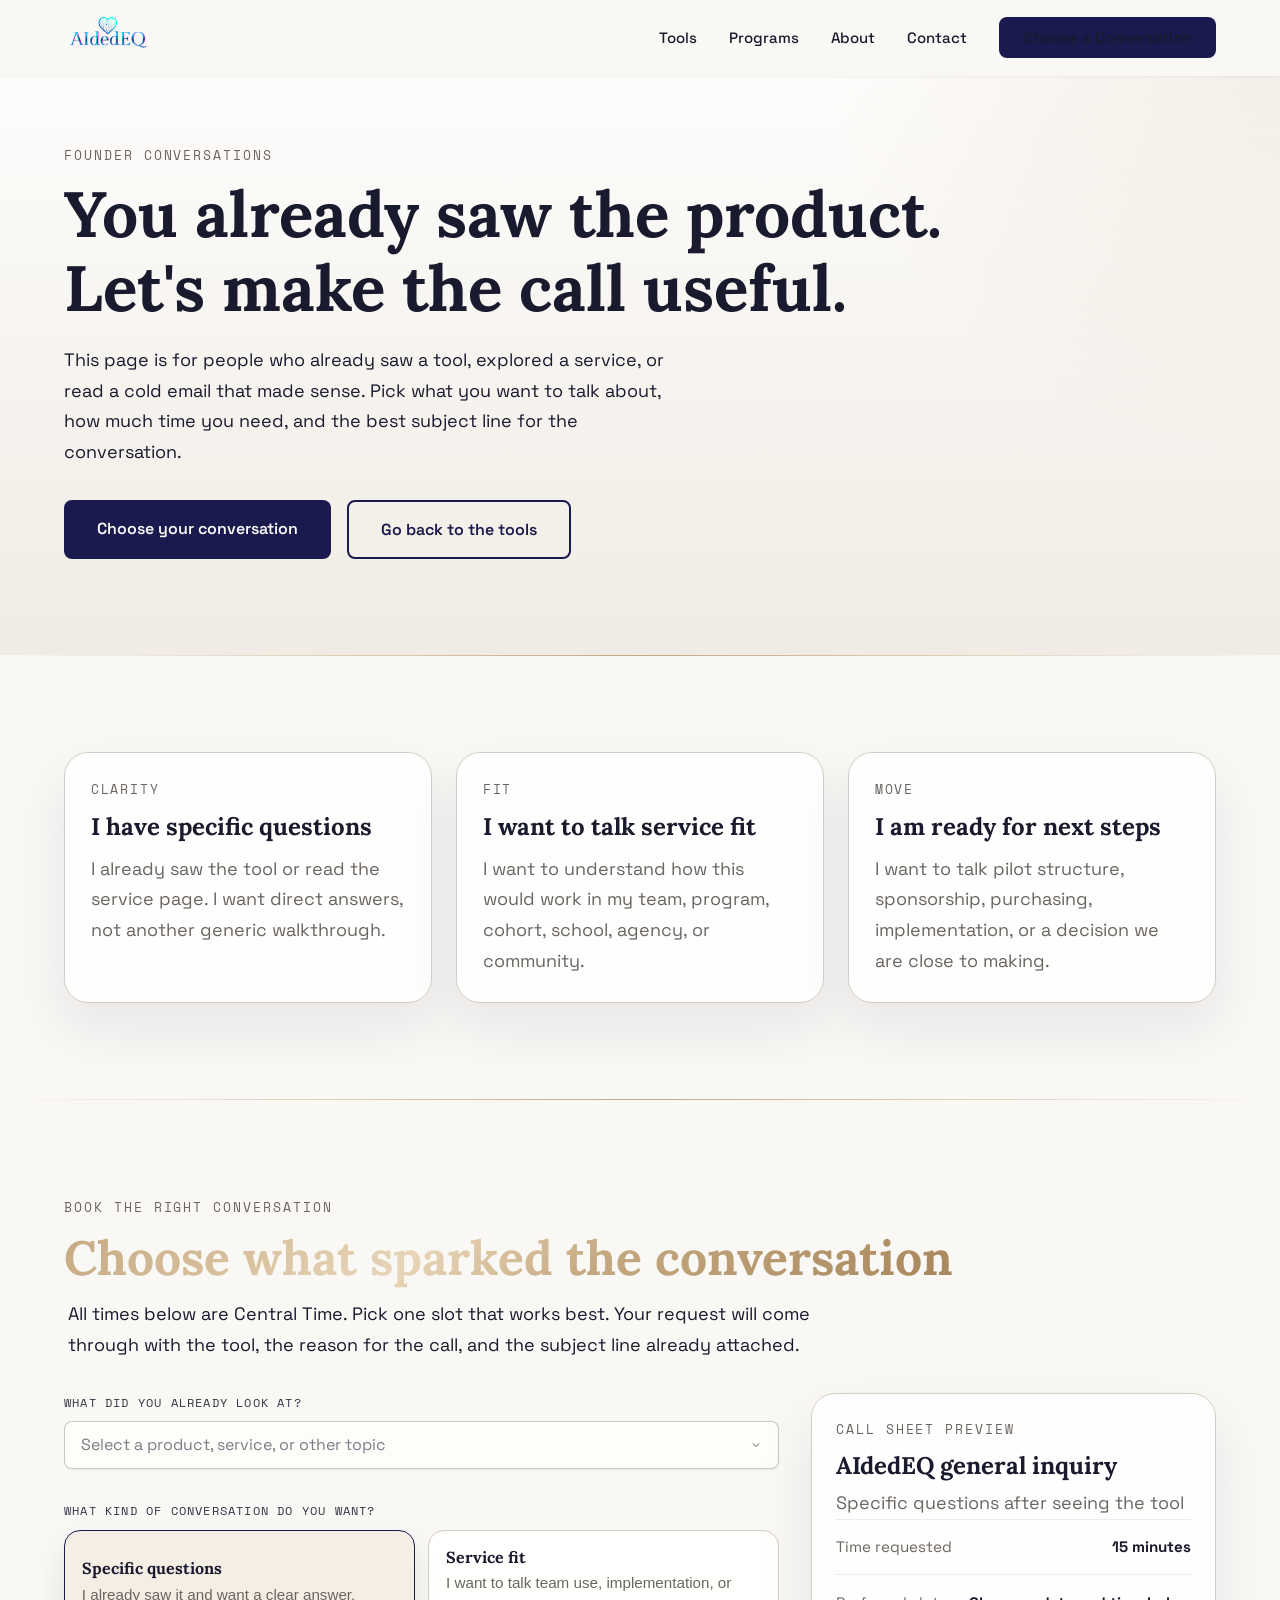
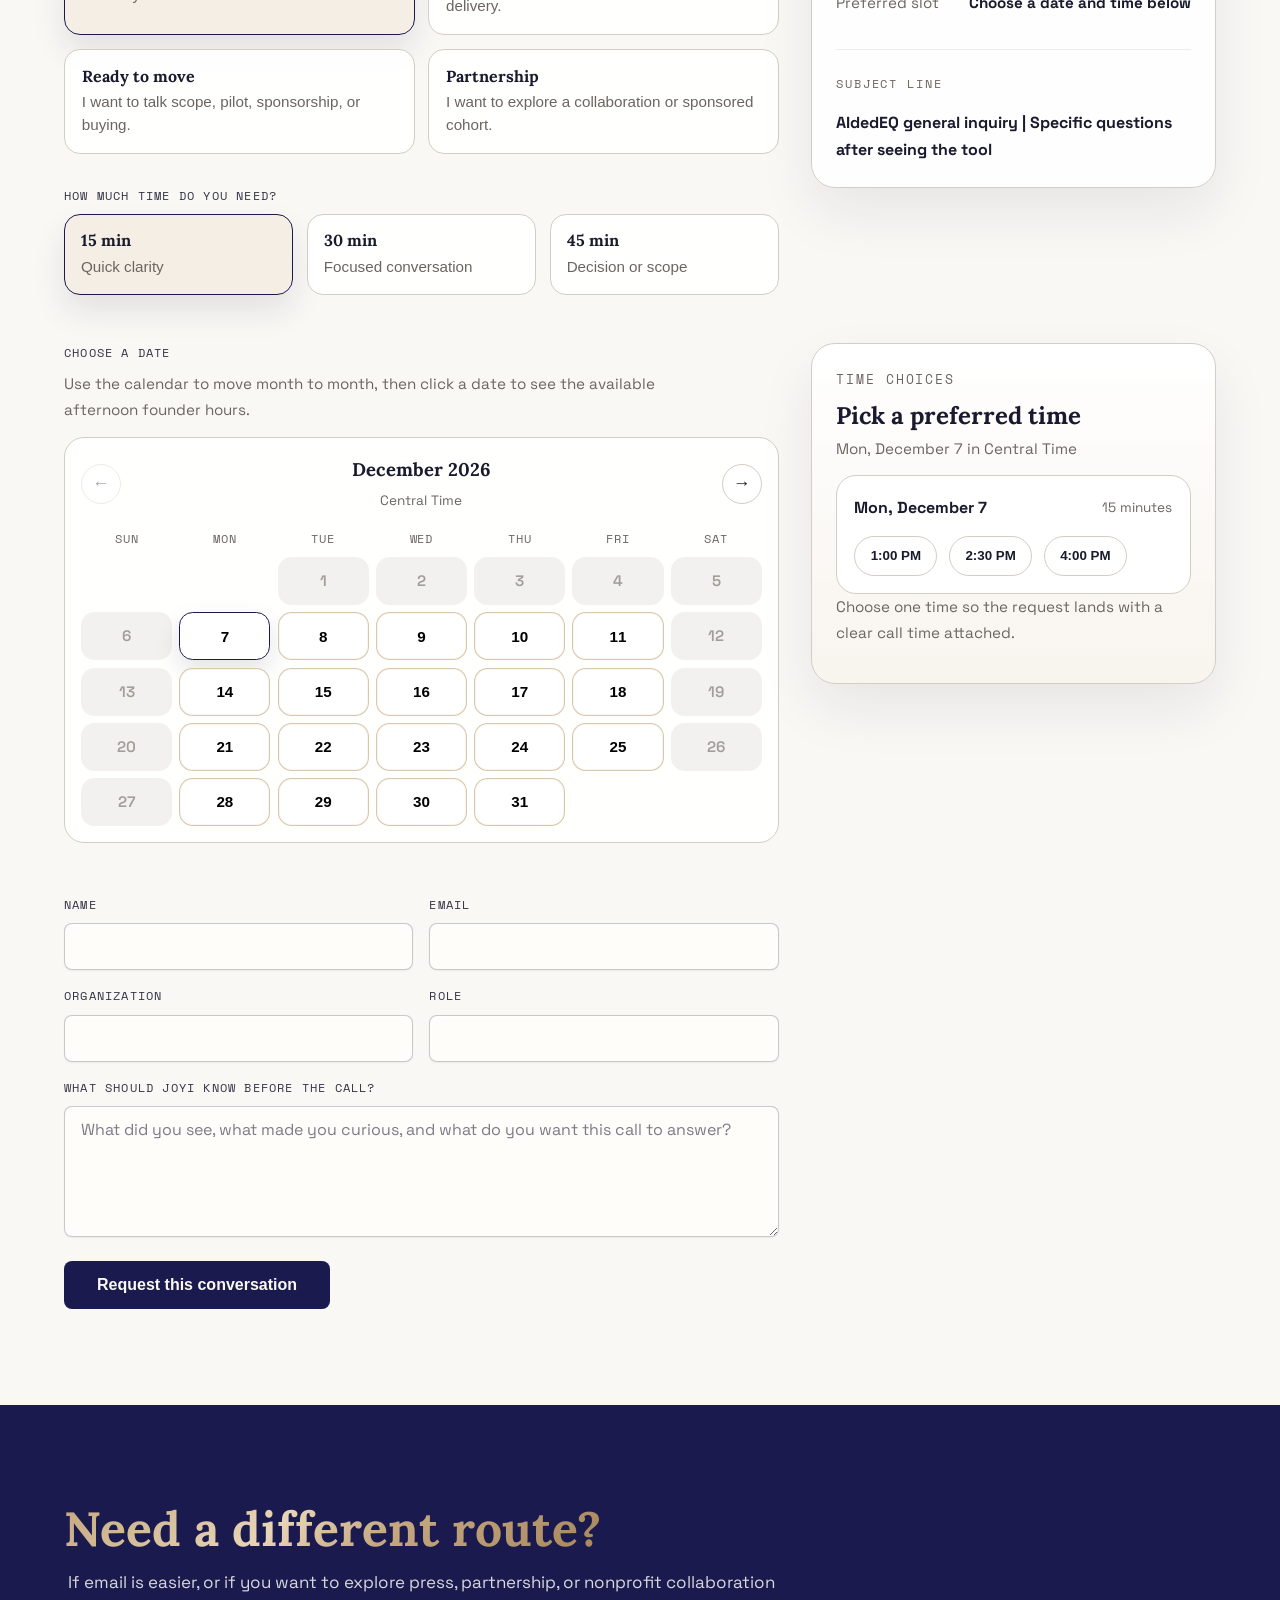
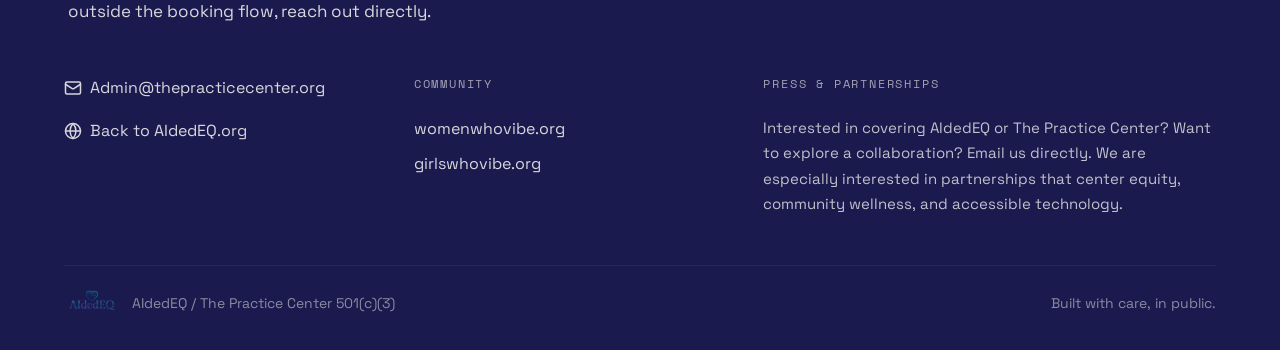
==== book/index.html @ 941f0701 "Launch AIdedEQ founder booking site" ====
<!DOCTYPE html>
<html lang="en">
<head>
  <meta charset="UTF-8">
  <meta name="viewport" content="width=device-width, initial-scale=1.0">
  <title>Talk to the Founder | AIdedEQ</title>
  <meta name="description" content="Choose a focused founder conversation about the AIdedEQ tool or service you already saw. Pick the topic, the timing, and the right amount of time without a generic demo request.">
  <meta property="og:title" content="Talk to the Founder | AIdedEQ">
  <meta property="og:description" content="A founder-led scheduling page for tool questions, service fit, partnerships, and ready-to-move conversations.">
  <meta property="og:type" content="website">
  <meta property="og:url" content="https://aidedeq.org/book/">
  <link rel="canonical" href="https://aidedeq.org/book/">
  <link rel="preconnect" href="https://fonts.googleapis.com">
  <link rel="preconnect" href="https://fonts.gstatic.com" crossorigin>
  <link href="https://fonts.googleapis.com/css2?family=Lora:ital,wght@0,400;0,500;0,600;0,700;1,400&family=Space+Grotesk:wght@300;400;500;600;700&family=Space+Mono:wght@400;700&display=swap" rel="stylesheet">
  <link rel="stylesheet" href="../css/styles.css?v=19">
  <link rel="icon" href="../images/logo-ae-light.png" type="image/png">
</head>
<body class="booking-page">
  <header class="navbar" id="navbar">
    <div class="container">
      <a href="../" class="navbar-brand">
        <img src="../images/logo-ae-light.png" alt="AIded EQ" class="navbar-logo">
      </a>
      <nav>
        <ul class="navbar-links">
          <li><a href="../#tools">Tools</a></li>
          <li><a href="../#programs">Programs</a></li>
          <li><a href="../#about">About</a></li>
          <li><a href="../#contact">Contact</a></li>
          <li><a href="#booking-form" class="btn-get-started">Choose a Conversation</a></li>
        </ul>
      </nav>
      <button class="hamburger" id="hamburger" aria-label="Toggle menu">
        <span></span>
        <span></span>
        <span></span>
      </button>
    </div>
  </header>

  <div class="mobile-nav" id="mobile-nav">
    <a href="../#tools" class="mobile-nav-link">Tools</a>
    <a href="../#programs" class="mobile-nav-link">Programs</a>
    <a href="../#about" class="mobile-nav-link">About</a>
    <a href="../#contact" class="mobile-nav-link">Contact</a>
    <a href="#booking-form" class="btn-primary">Choose a Conversation</a>
  </div>

  <main>
    <section class="booking-hero section-padding">
      <div class="container booking-hero-grid">
        <div class="booking-hero-copy fade-in">
          <span class="section-label">Founder Conversations</span>
          <h1>You already saw the product.<br>Let's make the call useful.</h1>
          <p>This page is for people who already saw a tool, explored a service, or read a cold email that made sense. Pick what you want to talk about, how much time you need, and the best subject line for the conversation.</p>
          <div class="booking-hero-actions">
            <a href="#booking-form" class="btn-primary">Choose your conversation</a>
            <a href="../#tools" class="btn-outline">Go back to the tools</a>
          </div>
        </div>
      </div>
    </section>

    <hr class="section-divider">

    <section class="section-padding">
      <div class="container">
        <div class="booking-purpose-grid">
          <article class="booking-purpose-card fade-in">
            <span class="section-label">Clarity</span>
            <h3>I have specific questions</h3>
            <p>I already saw the tool or read the service page. I want direct answers, not another generic walkthrough.</p>
          </article>
          <article class="booking-purpose-card fade-in">
            <span class="section-label">Fit</span>
            <h3>I want to talk service fit</h3>
            <p>I want to understand how this would work in my team, program, cohort, school, agency, or community.</p>
          </article>
          <article class="booking-purpose-card fade-in">
            <span class="section-label">Move</span>
            <h3>I am ready for next steps</h3>
            <p>I want to talk pilot structure, sponsorship, purchasing, implementation, or a decision we are close to making.</p>
          </article>
        </div>
      </div>
    </section>

    <hr class="section-divider">

    <section class="section-padding">
      <div class="container fade-in">
          <span class="section-label">Book The Right Conversation</span>
          <h2><span class="metallic-text">Choose what sparked the conversation</span></h2>
          <p class="booking-intro">All times below are Central Time. Pick one slot that works best. Your request will come through with the tool, the reason for the call, and the subject line already attached.</p>

          <form name="founder-conversation" method="POST" data-netlify="true" netlify-honeypot="bot-field" class="booking-workspace" id="booking-form">
            <input type="hidden" name="form-name" value="founder-conversation">
            <input type="hidden" name="subject_line" id="subject-line">
            <input type="hidden" name="selected_slot" id="selected-slot">
            <input type="hidden" name="selected_slot_start" id="selected-slot-start">
            <input type="hidden" name="selected_slot_end" id="selected-slot-end">
            <input type="hidden" name="selected_reason" id="selected-reason">
            <input type="hidden" name="selected_duration" id="selected-duration">
            <p style="display:none;">
              <label>Do not fill this out: <input name="bot-field"></label>
            </p>

            <div class="booking-form-intro">
              <div class="form-group">
                <label for="tool-topic">What did you already look at?</label>
                <select id="tool-topic" name="tool_topic" required>
                  <option value="" selected disabled>Select a product, service, or other topic</option>
                  <option value="AI consultation">AI consultation</option>
                  <option value="Creator Studio">Creator Studio</option>
                  <option value="Family inFluency">Family inFluency</option>
                  <option value="FieldVoices">FieldVoices</option>
                  <option value="Founder's service package">Founder's service package</option>
                  <option value="LoreDrop">LoreDrop</option>
                  <option value="MF Pocket Facilitator">MF Pocket Facilitator</option>
                  <option value="Mission2Practice Engine">Mission2Practice Engine</option>
                  <option value="Moxie Studio">Moxie Studio</option>
                  <option value="Other">Other</option>
                  <option value="ROP Practice">ROP Practice</option>
                  <option value="Snapshots">Snapshots</option>
                  <option value="The Good Skill">The Good Skill</option>
                  <option value="The Law Is On Our Side">The Law Is On Our Side</option>
                  <option value="The Volunteer Hive">The Volunteer Hive</option>
                  <option value="Training or cohort partnership">Training or cohort partnership</option>
                </select>
              </div>

              <div class="form-group">
                <label>What kind of conversation do you want?</label>
                <div class="booking-choice-grid" id="reason-choices">
                  <button type="button" class="booking-choice active" data-reason="Specific questions after seeing the tool">
                    <strong>Specific questions</strong>
                    <span>I already saw it and want a clear answer.</span>
                  </button>
                  <button type="button" class="booking-choice" data-reason="Service fit and implementation">
                    <strong>Service fit</strong>
                    <span>I want to talk team use, implementation, or delivery.</span>
                  </button>
                  <button type="button" class="booking-choice" data-reason="Ready to buy or pilot">
                    <strong>Ready to move</strong>
                    <span>I want to talk scope, pilot, sponsorship, or buying.</span>
                  </button>
                  <button type="button" class="booking-choice" data-reason="Partnership or sponsored cohort">
                    <strong>Partnership</strong>
                    <span>I want to explore a collaboration or sponsored cohort.</span>
                  </button>
                </div>
              </div>

              <div class="form-group">
                <label>How much time do you need?</label>
                <div class="duration-grid" id="duration-choices">
                  <button type="button" class="duration-chip active" data-duration="15 minutes">
                    <strong>15 min</strong>
                    <span>Quick clarity</span>
                  </button>
                  <button type="button" class="duration-chip" data-duration="30 minutes">
                    <strong>30 min</strong>
                    <span>Focused conversation</span>
                  </button>
                  <button type="button" class="duration-chip" data-duration="45 minutes">
                    <strong>45 min</strong>
                    <span>Decision or scope</span>
                  </button>
                </div>
              </div>
            </div>

            <aside class="booking-summary-column">
              <div class="booking-summary-card booking-summary-primary">
                <span class="section-label">Call Sheet Preview</span>
                <h3 id="summary-tool">AIdedEQ general inquiry</h3>
                <p id="summary-reason">Specific questions after seeing the tool</p>
                <div class="booking-summary-row">
                  <span>Time requested</span>
                  <strong id="summary-duration">15 minutes</strong>
                </div>
                <div class="booking-summary-row">
                  <span>Preferred slot</span>
                  <strong id="summary-slot">Choose a slot below</strong>
                </div>
                <div class="booking-summary-subject">
                  <span class="booking-panel-label">Subject line</span>
                  <strong id="summary-subject">AIdedEQ general inquiry | Specific questions after seeing the tool</strong>
                </div>
              </div>
            </aside>

            <div class="form-group booking-calendar-panel">
              <label>Choose a date</label>
              <p class="booking-slot-note">Use the calendar to move month to month, then click a date to see the available afternoon founder hours.</p>
              <div class="calendar-shell">
                <div class="calendar-toolbar">
                  <button type="button" class="calendar-nav" id="calendar-prev" aria-label="Previous month">&larr;</button>
                  <div class="calendar-heading">
                    <strong id="calendar-label">April 2026</strong>
                    <span>Central Time</span>
                  </div>
                  <button type="button" class="calendar-nav" id="calendar-next" aria-label="Next month">&rarr;</button>
                </div>
                <div class="calendar-weekdays" aria-hidden="true">
                  <span>Sun</span>
                  <span>Mon</span>
                  <span>Tue</span>
                  <span>Wed</span>
                  <span>Thu</span>
                  <span>Fri</span>
                  <span>Sat</span>
                </div>
                <div id="calendar-grid" class="calendar-grid" aria-live="polite"></div>
              </div>
            </div>

            <aside class="booking-summary-card booking-time-card">
              <span class="section-label">Time Choices</span>
              <h3>Pick a preferred time</h3>
              <p id="selected-date-label" class="booking-slot-note">Choose a date first to open the times for that day.</p>
              <div id="slot-groups" class="slot-groups" aria-live="polite"></div>
              <p id="slot-help" class="booking-slot-help">Choose one time so the request lands with a clear call time attached.</p>
            </aside>

            <div class="booking-details-panel">
              <div class="form-grid">
                <div class="form-group">
                  <label for="name">Name</label>
                  <input type="text" id="name" name="name" required>
                </div>
              <div class="form-group">
                <label for="email">Email</label>
                <input type="email" id="email" name="email" required>
              </div>
            </div>

            <div id="booking-status" class="booking-status" aria-live="polite"></div>

              <div class="form-grid">
                <div class="form-group">
                  <label for="organization">Organization</label>
                  <input type="text" id="organization" name="organization">
                </div>
              <div class="form-group">
                  <label for="role">Role</label>
                  <input type="text" id="role" name="role">
                </div>
              </div>

              <div class="form-group">
                <label for="message">What should JoYi know before the call?</label>
                <textarea id="message" name="message" rows="5" placeholder="What did you see, what made you curious, and what do you want this call to answer?"></textarea>
              </div>

              <button type="submit" class="btn-primary" id="booking-submit">Request this conversation</button>
            </div>
          </form>

          <div id="booking-success" class="form-success" style="display: none;">
            <h3>Conversation booked</h3>
            <p id="booking-success-message">Your conversation is confirmed. A calendar invite should land in the email address you entered, and the Zoom link is attached to the event.</p>
          </div>
      </div>
    </section>
  </main>

  <footer id="contact" class="section-padding">
    <div class="container">
      <div class="contact-intro fade-in">
        <h2><span class="metallic-text">Need a different route?</span></h2>
        <p>If email is easier, or if you want to explore press, partnership, or nonprofit collaboration outside the booking flow, reach out directly.</p>
      </div>

      <div class="footer-grid">
        <div>
          <ul class="footer-links">
            <li>
              <a href="mailto:Admin@thepracticecenter.org">
                <svg class="icon" xmlns="http://www.w3.org/2000/svg" width="18" height="18" viewBox="0 0 24 24" fill="none" stroke="currentColor" stroke-width="2" stroke-linecap="round" stroke-linejoin="round"><rect width="20" height="16" x="2" y="4" rx="2"/><path d="m22 7-8.97 5.7a1.94 1.94 0 0 1-2.06 0L2 7"/></svg>
                Admin@thepracticecenter.org
              </a>
            </li>
            <li>
              <a href="../">
                <svg class="icon" xmlns="http://www.w3.org/2000/svg" width="18" height="18" viewBox="0 0 24 24" fill="none" stroke="currentColor" stroke-width="2" stroke-linecap="round" stroke-linejoin="round"><circle cx="12" cy="12" r="10"/><line x1="2" y1="12" x2="22" y2="12"/><path d="M12 2a15.3 15.3 0 0 1 4 10 15.3 15.3 0 0 1-4 10 15.3 15.3 0 0 1-4-10 15.3 15.3 0 0 1 4-10z"/></svg>
                Back to AIdedEQ.org
              </a>
            </li>
          </ul>
        </div>
        <div class="footer-community">
          <div class="footer-heading">Community</div>
          <a href="https://womenwhovibe.org/" target="_blank" rel="noopener noreferrer">womenwhovibe.org</a>
          <a href="https://girlswhovibe.org/" target="_blank" rel="noopener noreferrer">girlswhovibe.org</a>
        </div>
        <div class="footer-press">
          <div class="footer-heading">Press & Partnerships</div>
          <p>Interested in covering AIdedEQ or The Practice Center? Want to explore a collaboration? Email us directly. We are especially interested in partnerships that center equity, community wellness, and accessible technology.</p>
        </div>
      </div>
      <div class="footer-bottom">
        <div class="footer-bottom-brand">
          <img src="../images/logo-ae-dark.png" alt="AIded EQ" class="footer-logo">
          <span>AIdedEQ / The Practice Center 501(c)(3)</span>
        </div>
        <span>Built with care, in public.</span>
      </div>
    </div>
  </footer>

  <button class="return-to-top" id="return-to-top" aria-label="Return to top">
    <svg xmlns="http://www.w3.org/2000/svg" width="20" height="20" viewBox="0 0 24 24" fill="none" stroke="currentColor" stroke-width="2" stroke-linecap="round" stroke-linejoin="round"><polyline points="18 15 12 9 6 15"/></svg>
  </button>

  <script src="../js/main.js?v=13"></script>
  <script src="../js/booking.js?v=4"></script>
</body>
</html>
---- css/styles.css ----
/* ============================================
   AIded EQ — Styles
   Navy + Earth Tones with Chrome/Metallic Accents
   ============================================ */

/* Google Fonts loaded via <link> in HTML head for faster rendering */

/* --- CSS Custom Properties --- */
:root {
  --background: #f9f8f5;
  --foreground: #1a1a2e;
  --primary: #1a1a4e;
  --primary-foreground: #f9f8f5;
  --secondary: #ede7de;
  --secondary-foreground: #1a1a2e;
  --accent: #c5a880;
  --accent-light: #e8d5b7;
  --accent-glow: rgba(197, 168, 128, 0.15);
  --muted: #d8d2c9;
  --muted-foreground: #6b6560;
  --border: #d4cdc3;
  --radius: 0.5rem;
  --font-body: 'Space Grotesk', system-ui, -apple-system, sans-serif;
  --font-serif: 'Lora', Georgia, 'Times New Roman', serif;
  --font-mono: 'Space Mono', 'Courier New', monospace;
}

/* --- Reset & Base --- */
*, *::before, *::after {
  margin: 0;
  padding: 0;
  box-sizing: border-box;
}

html {
  scroll-behavior: smooth;
  font-size: 16px;
  scroll-padding-top: 80px;
}

section[id],
footer[id] {
  scroll-margin-top: 80px;
}

body {
  font-family: var(--font-body);
  background-color: var(--background);
  color: var(--foreground);
  line-height: 1.7;
  -webkit-font-smoothing: antialiased;
  -moz-osx-font-smoothing: grayscale;
  overflow-x: hidden;
}

img {
  max-width: 100%;
  height: auto;
  display: block;
}

a {
  color: inherit;
  text-decoration: none;
}

/* --- Typography --- */
h1, h2, h3, h4 {
  font-family: var(--font-serif);
  font-weight: 700;
  line-height: 1.15;
}

h1 { font-size: clamp(2.5rem, 5vw, 4rem); }
h2 { font-size: clamp(2rem, 4vw, 3rem); }
h3 { font-size: clamp(1.25rem, 2.5vw, 1.5rem); }
h4 { font-size: 1.125rem; }

p {
  font-size: clamp(1rem, 1.5vw, 1.125rem);
  max-width: 65ch;
}

/* Indent subheading paragraphs below section headings */
h2 + p {
  padding-left: 0.25rem;
}

.section-label {
  font-family: var(--font-mono);
  font-size: 0.8125rem;
  letter-spacing: 0.15em;
  text-transform: uppercase;
  color: var(--muted-foreground);
  margin-bottom: 0.75rem;
  display: block;
}

.section-label-dark {
  color: var(--accent-light);
}

/* --- Metallic Text Effect --- */
.metallic-text {
  background: linear-gradient(135deg, #c5a880 0%, #e8d5b7 40%, #c5a880 60%, #a8865c 100%);
  -webkit-background-clip: text;
  -webkit-text-fill-color: transparent;
  background-clip: text;
}

/* --- Section Divider --- */
.section-divider {
  height: 1px;
  background: linear-gradient(to right, transparent, var(--accent), transparent);
  border: none;
  margin: 0;
}

/* --- Layout --- */
.container {
  max-width: 1200px;
  margin: 0 auto;
  padding: 0 1.5rem;
}

.section-padding {
  padding: 6rem 0;
}

/* --- Navbar --- */
.navbar {
  position: fixed;
  top: 0;
  left: 0;
  right: 0;
  z-index: 100;
  padding: 1rem 0;
  transition: background-color 0.3s, backdrop-filter 0.3s, box-shadow 0.3s;
}

.navbar.scrolled {
  background-color: rgba(249, 248, 245, 0.95);
  backdrop-filter: blur(10px);
  box-shadow: 0 1px 3px rgba(0, 0, 0, 0.05);
}

.navbar .container {
  display: flex;
  align-items: center;
  justify-content: space-between;
}

.navbar-brand {
  font-family: var(--font-serif);
  font-size: 1.5rem;
  font-weight: 700;
  color: var(--foreground);
}

.navbar-links {
  display: flex;
  align-items: center;
  gap: 2rem;
  list-style: none;
}

.navbar-links a {
  font-size: 0.9375rem;
  font-weight: 500;
  color: rgba(255, 255, 255, 0.85);
  transition: color 0.2s;
  position: relative;
}

.navbar-links a:hover {
  color: #ffffff;
}

.navbar.scrolled .navbar-links a {
  color: var(--foreground);
}

.navbar.scrolled .navbar-links a:hover {
  color: var(--primary);
}

.navbar.scrolled .navbar-links a.btn-get-started {
  color: var(--primary-foreground);
}

.navbar.scrolled .navbar-links a.btn-get-started:hover {
  color: var(--primary-foreground);
}

.navbar-links a.active::after {
  content: '';
  position: absolute;
  bottom: -4px;
  left: 0;
  right: 0;
  height: 2px;
  background: linear-gradient(to right, var(--accent), var(--accent-light));
  box-shadow: 0 0 6px var(--accent-glow);
}

.navbar-links a.btn-get-started {
  background-color: var(--primary);
  color: var(--primary-foreground);
  padding: 0.625rem 1.5rem;
  border-radius: var(--radius);
  font-weight: 600;
  font-size: 0.9375rem;
  border: 1px solid transparent;
  transition: box-shadow 0.3s, border-color 0.3s;
  cursor: pointer;
}

.navbar-links a.btn-get-started:hover {
  color: var(--primary-foreground);
  box-shadow: 0 0 20px var(--accent-glow), 0 0 40px rgba(197, 168, 128, 0.08);
  border-color: var(--accent);
}

/* Hamburger */
.hamburger {
  display: none;
  flex-direction: column;
  gap: 5px;
  cursor: pointer;
  background: none;
  border: none;
  padding: 4px;
}

.hamburger span {
  width: 24px;
  height: 2px;
  background: rgba(255, 255, 255, 0.85);
  transition: transform 0.3s, opacity 0.3s, background 0.3s;
}

.navbar.scrolled .hamburger span {
  background: var(--foreground);
}

.hamburger.active span:nth-child(1) {
  transform: rotate(45deg) translate(5px, 5px);
}

.hamburger.active span:nth-child(2) {
  opacity: 0;
}

.hamburger.active span:nth-child(3) {
  transform: rotate(-45deg) translate(5px, -5px);
}

/* Mobile Nav */
.mobile-nav {
  display: none;
  position: fixed;
  top: 0;
  left: 0;
  right: 0;
  bottom: 0;
  background: var(--background);
  z-index: 99;
  padding-top: 5rem;
  flex-direction: column;
  align-items: center;
  gap: 1.5rem;
}

.mobile-nav.open {
  display: flex;
}

.mobile-nav a {
  font-family: var(--font-serif);
  font-size: 1.5rem;
  color: var(--foreground);
  padding: 0.5rem 1rem;
}

.mobile-nav .btn-primary {
  margin-top: 1rem;
}

/* --- Hero Section --- */
#hero {
  min-height: 100vh;
  display: flex;
  align-items: center;
  background: linear-gradient(180deg, var(--primary) 0%, var(--primary) 30%, var(--background) 75%);
  padding-top: 5rem;
}

.hero-grid {
  display: grid;
  grid-template-columns: 1fr 1fr;
  gap: 3rem;
  align-items: center;
}

.hero-content .section-label {
  color: var(--accent-light);
}

.eq-sign {
  font-size: 1.1em;
  font-weight: 700;
  letter-spacing: 0;
  display: inline-block;
  transform: scaleY(1.2);
}

.hero-content h1 {
  margin-bottom: 1.5rem;
  color: var(--primary-foreground);
}

.hero-content p {
  font-size: 1.1875rem;
  color: rgba(249, 248, 245, 0.85);
  margin-bottom: 2.5rem;
}

.hero-buttons {
  display: flex;
  gap: 1rem;
  flex-wrap: wrap;
}

.hero-buttons .btn-outline {
  color: var(--primary-foreground);
  border-color: rgba(249, 248, 245, 0.6);
  background: rgba(26, 26, 78, 0.5);
}

.hero-buttons .btn-outline:hover {
  background: rgba(26, 26, 78, 0.85);
  border-color: var(--primary-foreground);
  color: var(--primary-foreground);
}

.btn-primary {
  background-color: var(--primary);
  color: var(--primary-foreground);
  padding: 0.875rem 2rem;
  border-radius: var(--radius);
  font-weight: 600;
  font-size: 1rem;
  border: 1px solid transparent;
  transition: box-shadow 0.3s, border-color 0.3s;
  cursor: pointer;
  display: inline-block;
}

.btn-primary:hover {
  box-shadow: 0 0 20px var(--accent-glow), 0 0 40px rgba(197, 168, 128, 0.08);
  border-color: var(--accent);
}

.btn-outline {
  background: transparent;
  color: var(--primary);
  padding: 0.875rem 2rem;
  border-radius: var(--radius);
  font-weight: 600;
  font-size: 1rem;
  border: 2px solid var(--primary);
  transition: border-color 0.3s, box-shadow 0.3s, background 0.3s, color 0.3s;
  cursor: pointer;
  display: inline-block;
}

.btn-outline:hover {
  background: var(--primary);
  color: var(--primary-foreground);
  border-color: var(--primary);
  box-shadow: 0 0 15px var(--accent-glow);
}

.hero-image {
  display: flex;
  justify-content: center;
}

.hero-image img {
  max-width: 720px;
  width: 100%;
  border-radius: 1rem;
}

/* --- Mission/Vision Section --- */
.mission-vision {
  background-color: var(--primary);
  color: var(--primary-foreground);
}

.mission-vision-grid {
  display: grid;
  grid-template-columns: 1fr 1fr;
  gap: 4rem;
}

.mission-vision h3 {
  font-size: 1.625rem;
  margin-bottom: 1rem;
}

.mission-vision p {
  font-size: 1.1875rem;
  line-height: 1.8;
  opacity: 0.95;
}

/* --- Practices Section --- */
#practices h2 {
  margin-bottom: 0.75rem;
}

#practices > .container > p {
  color: var(--muted-foreground);
  margin-bottom: 3rem;
}

.practices-grid {
  display: grid;
  grid-template-columns: repeat(3, 1fr);
  gap: 2rem;
}

.practice-card img {
  width: 100%;
  height: 280px;
  object-fit: cover;
  border-radius: var(--radius);
  margin-bottom: 1.25rem;
  transition: box-shadow 0.3s;
}

.practice-card:hover img {
  box-shadow: 0 0 20px var(--accent-glow);
}

.practice-card h3 {
  margin-bottom: 0.75rem;
}

.practice-card p {
  color: var(--muted-foreground);
  font-size: 1rem;
}

/* --- Approach Section --- */
#approach {
  background: var(--secondary);
}

.approach-grid {
  display: grid;
  grid-template-columns: 1fr 1fr;
  gap: 4rem;
  align-items: center;
}

.approach-content h2 {
  margin-bottom: 1.5rem;
}

.approach-content p {
  color: var(--secondary-foreground);
  margin-bottom: 1.5rem;
  opacity: 0.85;
}

.approach-image img {
  max-width: 480px;
  width: 100%;
  border-radius: 1rem;
  box-shadow: 0 8px 30px rgba(0, 0, 0, 0.08);
}

.approach-formats-intro {
  font-family: var(--font-mono);
  font-size: 0.875rem;
  color: var(--accent);
  letter-spacing: 0.02em;
  margin-bottom: 1rem;
  margin-top: 0.5rem;
}

.approach-formats {
  display: flex;
  flex-wrap: wrap;
  gap: 1.25rem;
}

.approach-format {
  display: flex;
  align-items: center;
  gap: 0.5rem;
}

.approach-icon {
  width: 40px;
  height: 40px;
  color: var(--accent);
  flex-shrink: 0;
}

.approach-format span {
  font-size: 0.875rem;
  color: var(--secondary-foreground);
  opacity: 0.8;
}

/* --- Who We Serve / MAEQ Products Section --- */
.audience-grid {
  display: grid;
  grid-template-columns: repeat(3, 1fr);
  gap: 2rem;
  margin-top: 3rem;
}

.audience-card {
  background: var(--secondary);
  border: 1px solid var(--border);
  border-radius: var(--radius);
  padding: 2rem;
  transition: box-shadow 0.3s, border-color 0.3s;
  display: flex;
  flex-direction: column;
}

.audience-card:hover {
  box-shadow: 0 0 20px var(--accent-glow), 0 4px 20px rgba(0, 0, 0, 0.05);
  border-color: var(--accent);
}

.audience-icon {
  color: var(--accent);
  margin-bottom: 1rem;
}

.audience-icon svg {
  width: 32px;
  height: 32px;
}

.audience-card h3 {
  font-family: var(--font-serif);
  font-size: 1.375rem;
  margin-bottom: 0.5rem;
}

.audience-subtitle {
  font-family: var(--font-mono);
  font-size: 0.8125rem;
  color: var(--accent);
  letter-spacing: 0.02em;
  margin-bottom: 1rem;
}

.audience-card > p:last-of-type {
  color: var(--muted-foreground);
  font-size: 0.9375rem;
  margin-bottom: 1.25rem;
  line-height: 1.7;
  flex-grow: 1;
}

.audience-tools {
  list-style: none;
  padding: 0;
  margin: 0;
  margin-top: auto;
  border-top: 1px solid var(--border);
  padding-top: 1rem;
}

.audience-tools li {
  font-family: var(--font-mono);
  font-size: 0.8125rem;
  color: var(--muted-foreground);
  padding: 0.25rem 0;
}

.audience-tools li::before {
  content: "\2192  ";
  color: var(--accent);
}

/* --- HowItWorks (The Path) Section --- */
.path-grid {
  display: grid;
  grid-template-columns: repeat(3, 1fr);
  gap: 2.5rem;
  margin-top: 3rem;
}

.path-step {
  position: relative;
}

.path-number {
  font-family: var(--font-serif);
  font-size: 5rem;
  font-weight: 700;
  color: var(--secondary);
  line-height: 1;
  margin-bottom: 0.5rem;
}

.path-step h3 {
  display: flex;
  align-items: center;
  gap: 0.5rem;
  margin-bottom: 0.75rem;
}

.path-step h3 .icon {
  color: var(--accent);
  width: 24px;
  height: 24px;
}

.path-step p {
  color: var(--muted-foreground);
}

/* --- Tools Section --- */
#tools {
  background: var(--secondary);
}

/* Shared badge & link styles (used in bookshelf detail panels) */
.badge {
  font-family: var(--font-mono);
  font-size: 0.6875rem;
  padding: 0.25rem 0.75rem;
  border-radius: 999px;
  font-weight: 700;
  text-transform: uppercase;
  letter-spacing: 0.05em;
  white-space: nowrap;
}

.badge-live {
  background: var(--primary);
  color: var(--primary-foreground);
}

.badge-dev {
  background: transparent;
  color: var(--foreground);
  border: 1px solid var(--border);
}

.tool-card-link {
  margin-top: 1rem;
  font-weight: 600;
  color: var(--primary);
  display: inline-flex;
  align-items: center;
  gap: 0.35rem;
  transition: color 0.2s;
}

.tool-card-link:hover {
  color: var(--accent);
}

.tool-card-link svg {
  width: 16px;
  height: 16px;
}

/* --- Bookshelf --- */
.bookshelf {
  margin-top: 3rem;
  perspective: 1200px;
  position: relative;
}

.bookshelf-books {
  display: flex;
  justify-content: center;
  align-items: flex-end;
  gap: 4px;
  padding: 0 1rem;
  min-height: 340px;
  position: relative;
}

/* The wooden shelf surface — koa wood */
.bookshelf-surface {
  height: 30px;
  background:
    linear-gradient(180deg, rgba(255, 220, 180, 0.35) 0%, transparent 18%),
    linear-gradient(180deg, #b5764a 0%, #9c5e3a 25%, #8a4e30 50%, #7a4028 75%, #6b3520 100%);
  border-radius: 0 0 4px 4px;
  box-shadow: 0 4px 12px rgba(0, 0, 0, 0.2), 0 2px 4px rgba(0, 0, 0, 0.1), inset 0 1px 0 rgba(255, 220, 180, 0.25);
  position: relative;
}

.bookshelf-surface::before {
  content: '';
  position: absolute;
  inset: 0;
  background:
    repeating-linear-gradient(92deg, transparent, transparent 40px, rgba(0, 0, 0, 0.04) 40px, rgba(0, 0, 0, 0.04) 41px, transparent 41px, transparent 60px, rgba(255, 200, 140, 0.06) 60px, rgba(255, 200, 140, 0.06) 61px),
    repeating-linear-gradient(88deg, transparent, transparent 25px, rgba(0, 0, 0, 0.03) 25px, rgba(0, 0, 0, 0.03) 26px);
  border-radius: inherit;
  pointer-events: none;
}

.bookshelf-surface::after {
  content: '';
  position: absolute;
  bottom: 0;
  left: 0;
  right: 0;
  height: 6px;
  background: linear-gradient(180deg, rgba(60, 30, 10, 0.2), transparent);
  border-radius: 0 0 4px 4px;
  pointer-events: none;
}

/* Individual book */
.book {
  position: relative;
  width: 65px;
  height: 320px;
  flex-shrink: 0;
  transition: transform 0.4s cubic-bezier(0.25, 0.46, 0.45, 0.94);
  transform-style: preserve-3d;
  z-index: 1;
}

.book:hover {
  transform: translateY(-8px);
  z-index: 2;
}

.book.active {
  transform: translateZ(60px) translateY(-12px);
  z-index: 10;
}

/* Book spine (the clickable face) */
.book-spine {
  width: 100%;
  height: 100%;
  border: none;
  cursor: pointer;
  border-radius: 3px 0 0 3px;
  display: flex;
  flex-direction: column;
  align-items: center;
  justify-content: center;
  position: relative;
  padding: 1rem 0.25rem;
  box-shadow: inset -3px 0 6px rgba(0, 0, 0, 0.25), inset 2px 0 4px rgba(255, 255, 255, 0.1);
  transition: box-shadow 0.3s;
  font-family: inherit;
}

.book-spine:focus-visible {
  outline: 2px solid var(--accent);
  outline-offset: 2px;
}

/* Aged leather texture overlay on all spines */
.book-spine::before {
  content: '';
  position: absolute;
  inset: 0;
  border-radius: inherit;
  pointer-events: none;
  z-index: 1;
  background:
    repeating-linear-gradient(180deg, transparent, transparent 3px, rgba(0, 0, 0, 0.06) 3px, rgba(0, 0, 0, 0.06) 4px, transparent 4px, transparent 8px),
    repeating-linear-gradient(178deg, transparent, transparent 11px, rgba(0, 0, 0, 0.04) 11px, rgba(0, 0, 0, 0.04) 12px, transparent 12px, transparent 19px),
    radial-gradient(ellipse 60% 120% at 55% 50%, rgba(255, 255, 255, 0.06) 0%, transparent 70%),
    linear-gradient(180deg, rgba(0, 0, 0, 0.08) 0%, transparent 4%, transparent 96%, rgba(0, 0, 0, 0.08) 100%);
}

.book-spine-title,
.book-spine-band,
.book-spine-dot {
  z-index: 2;
  position: relative;
}

/* Book spine colors via nth-child */
.book:nth-child(1) .book-spine { background-color: #1a1a4e; }
.book:nth-child(2) .book-spine { background-color: #c5a880; }
.book:nth-child(3) .book-spine { background-color: #6b6560; }
.book:nth-child(4) .book-spine { background-color: #2a2a6e; }
.book:nth-child(5) .book-spine { background-color: #a8865c; }
.book:nth-child(6) .book-spine { background-color: #4a6741; }
.book:nth-child(7) .book-spine { background-color: #8b5e3c; }
.book:nth-child(8) .book-spine { background-color: #3d3d5c; }
.book:nth-child(9) .book-spine { background-color: #7a3b3b; }
.book:nth-child(10) .book-spine { background-color: #2d5a5a; }
.book:nth-child(11) .book-spine { background-color: #5c4a7a; }
.book:nth-child(12) .book-spine { background-color: #6e4b2a; }

/* Varied book dimensions for a natural shelf look */
.book:nth-child(1)  { height: 324px; width: 62px; }
.book:nth-child(2)  { height: 310px; width: 68px; }
.book:nth-child(3)  { height: 330px; width: 60px; }
.book:nth-child(4)  { height: 318px; width: 66px; }
.book:nth-child(5)  { height: 306px; width: 63px; }
.book:nth-child(6)  { height: 328px; width: 67px; }
.book:nth-child(7)  { height: 314px; width: 61px; }
.book:nth-child(8)  { height: 322px; width: 64px; }
.book:nth-child(9)  { height: 332px; width: 69px; }
.book:nth-child(10) { height: 316px; width: 65px; }
.book:nth-child(11) { height: 308px; width: 62px; }
.book:nth-child(12) { height: 326px; width: 66px; }

/* Varied spine band positions */
.book:nth-child(1) .book-spine-band  { bottom: 42px; }
.book:nth-child(2) .book-spine-band  { bottom: 35px; }
.book:nth-child(3) .book-spine-band  { bottom: 48px; }
.book:nth-child(4) .book-spine-band  { bottom: 38px; }
.book:nth-child(5) .book-spine-band  { bottom: 30px; }
.book:nth-child(6) .book-spine-band  { bottom: 44px; }
.book:nth-child(7) .book-spine-band  { bottom: 50px; }
.book:nth-child(8) .book-spine-band  { bottom: 36px; }
.book:nth-child(9) .book-spine-band  { bottom: 46px; }
.book:nth-child(10) .book-spine-band { bottom: 40px; }
.book:nth-child(11) .book-spine-band { bottom: 33px; }
.book:nth-child(12) .book-spine-band { bottom: 43px; }

/* Spine title (vertical text, reads bottom-to-top) */
.book-spine-title {
  writing-mode: vertical-rl;
  text-orientation: mixed;
  transform: rotate(180deg);
  font-family: var(--font-serif);
  font-size: 0.8125rem;
  font-weight: 600;
  color: rgba(255, 255, 255, 0.95);
  letter-spacing: 0.03em;
  white-space: nowrap;
  overflow: hidden;
  text-overflow: ellipsis;
  max-height: 260px;
}

/* Dark text on lighter spines (books 2, 5, 7) */
.book:nth-child(2) .book-spine-title,
.book:nth-child(5) .book-spine-title,
.book:nth-child(7) .book-spine-title {
  color: var(--primary);
}

/* Gold accent band across the spine */
.book-spine-band {
  position: absolute;
  bottom: 40px;
  left: 8px;
  right: 8px;
  height: 2px;
  background: linear-gradient(to right, transparent, var(--accent-light), transparent);
}

/* Status dot on spine */
.book-spine-dot {
  position: absolute;
  top: 12px;
  width: 8px;
  height: 8px;
  border-radius: 50%;
}

.book-spine-dot--live {
  background-color: #fff;
  box-shadow: 0 0 6px rgba(255, 255, 255, 0.9), 0 0 12px var(--accent);
}

.book-spine-dot--dev {
  background-color: transparent;
  border: 1.5px solid rgba(255, 255, 255, 0.4);
}

/* Book detail panel (slides out to the right) */
.book-detail {
  position: absolute;
  top: 0;
  left: calc(100% + 4px);
  width: 320px;
  min-height: 100%;
  background: var(--background);
  border: 1px solid var(--border);
  border-radius: 0 var(--radius) var(--radius) 0;
  box-shadow: 4px 4px 24px rgba(0, 0, 0, 0.12);
  opacity: 0;
  pointer-events: none;
  transform: translateX(-10px);
  transition: opacity 0.3s ease, transform 0.3s ease;
  z-index: 20;
}

.book.active .book-detail {
  opacity: 1;
  pointer-events: auto;
  transform: translateX(0);
}

/* Detail panel opens to the left for rightmost books */
.book-detail--left {
  left: auto;
  right: calc(100% + 4px);
  border-radius: var(--radius) 0 0 var(--radius);
  transform: translateX(10px);
}

.book.active .book-detail--left {
  transform: translateX(0);
}

.book-detail-inner {
  padding: 1.5rem;
  position: relative;
}

.book-detail-header {
  display: flex;
  align-items: flex-start;
  justify-content: space-between;
  margin-bottom: 0.75rem;
  padding-right: 1.5rem;
}

.book-detail-header h3 {
  font-family: var(--font-serif);
  font-size: 1.25rem;
}

.book-detail-inner p {
  color: var(--muted-foreground);
  font-size: 0.9375rem;
  line-height: 1.6;
}

.book-detail-close {
  position: absolute;
  top: 0.75rem;
  right: 0.75rem;
  background: none;
  border: none;
  font-size: 1.5rem;
  color: var(--muted-foreground);
  cursor: pointer;
  padding: 0.25rem 0.5rem;
  line-height: 1;
  border-radius: 4px;
  transition: color 0.2s, background 0.2s;
}

.book-detail-close:hover {
  color: var(--foreground);
  background: var(--secondary);
}

/* --- Proof (The Data) Section --- */
.proof-grid {
  display: grid;
  grid-template-columns: 1fr 1fr;
  gap: 2rem;
  margin-top: 3rem;
}

.proof-card {
  border-radius: var(--radius);
  padding: 2.5rem;
  transition: box-shadow 0.3s;
}

.proof-card:hover {
  box-shadow: 0 0 25px var(--accent-glow);
}

.proof-card-default {
  background: var(--background);
  border: 1px solid var(--border);
  color: var(--foreground);
}

.proof-card-equity {
  background: var(--primary);
  color: var(--primary-foreground);
}

.proof-card .section-label {
  margin-bottom: 1.5rem;
}

.proof-stat {
  font-family: var(--font-serif);
  font-size: 3.5rem;
  font-weight: 700;
  line-height: 1;
  margin-bottom: 0.75rem;
}

.proof-card-equity .proof-stat {
  background: linear-gradient(135deg, #c5a880, #e8d5b7, #c5a880);
  -webkit-background-clip: text;
  -webkit-text-fill-color: transparent;
  background-clip: text;
}

.proof-card p {
  font-size: 1rem;
  opacity: 0.9;
  margin-bottom: 1.25rem;
}

.proof-search {
  font-family: var(--font-mono);
  font-size: 0.8125rem;
  opacity: 0.7;
  margin-bottom: 0.75rem;
}

.proof-footnote {
  margin-top: 2.5rem;
  font-size: 1rem;
  color: var(--muted-foreground);
  max-width: 80ch;
  text-align: left;
}

/* --- Principles (Values) Section --- */
.values-section {
  background: var(--secondary);
}

.values-grid {
  display: grid;
  grid-template-columns: repeat(3, 1fr);
  gap: 2.5rem;
  margin-top: 3rem;
}

.value-card .icon {
  color: var(--accent);
  width: 28px;
  height: 28px;
  margin-bottom: 1rem;
}

.value-card h4 {
  font-family: var(--font-serif);
  font-size: 1.1875rem;
  margin-bottom: 0.75rem;
}

.value-card p {
  color: var(--muted-foreground);
  font-size: 0.9375rem;
}

/* --- Roadmap Section --- */
.roadmap-timeline {
  position: relative;
  margin-top: 3rem;
  padding-left: 2.5rem;
}

.roadmap-timeline::before {
  content: '';
  position: absolute;
  left: 17px;
  top: 0;
  bottom: 0;
  width: 2px;
  background: linear-gradient(to bottom, var(--accent), var(--border));
}

.roadmap-item {
  position: relative;
  margin-bottom: 3rem;
  padding-left: 1.5rem;
}

.roadmap-item:last-child {
  margin-bottom: 0;
}

.roadmap-dot {
  position: absolute;
  left: -2.5rem;
  top: 0.15rem;
  width: 34px;
  height: 34px;
  background: var(--primary);
  color: var(--primary-foreground);
  border-radius: 50%;
  display: flex;
  align-items: center;
  justify-content: center;
  font-family: var(--font-mono);
  font-size: 0.8125rem;
  font-weight: 700;
}

.roadmap-label {
  font-family: var(--font-mono);
  font-size: 0.75rem;
  letter-spacing: 0.15em;
  text-transform: uppercase;
  color: var(--muted-foreground);
  margin-bottom: 0.25rem;
}

.roadmap-item h3 {
  margin-bottom: 0.75rem;
}

.roadmap-item p {
  color: var(--muted-foreground);
}

/* --- Sessions Section --- */
#sessions {
  background: var(--primary);
  color: var(--primary-foreground);
}

.sessions-header {
  text-align: left;
  margin-bottom: 1rem;
}

.sessions-header h2 {
  margin-bottom: 0.75rem;
}

.sessions-subtext {
  font-size: 1.0625rem;
  opacity: 0.9;
  max-width: 50ch;
  margin: 0 0 0.5rem;
}

.sessions-meta {
  font-family: var(--font-mono);
  font-size: 0.8125rem;
  opacity: 0.7;
  margin-bottom: 3rem;
  text-align: left;
}

.sessions-grid {
  display: grid;
  grid-template-columns: 1fr 1fr;
  gap: 4rem;
}

.agenda-item {
  display: flex;
  gap: 1.5rem;
  padding: 0.75rem 0;
  border-bottom: 1px solid rgba(255, 255, 255, 0.1);
}

.agenda-time {
  font-family: var(--font-mono);
  font-size: 0.875rem;
  opacity: 0.7;
  min-width: 50px;
}

.agenda-title {
  font-size: 1rem;
}

.takeaway-list {
  list-style: none;
  padding: 0;
}

.takeaway-list li {
  display: flex;
  align-items: flex-start;
  gap: 0.75rem;
  margin-bottom: 1rem;
  font-size: 1.0625rem;
}

.takeaway-dot {
  width: 10px;
  height: 10px;
  border-radius: 50%;
  background: var(--accent);
  flex-shrink: 0;
  margin-top: 0.45rem;
}

.btn-session {
  display: inline-block;
  margin-top: 2rem;
  background: var(--secondary);
  color: var(--foreground);
  padding: 0.875rem 2rem;
  border-radius: var(--radius);
  font-weight: 600;
  transition: box-shadow 0.3s;
}

.btn-session:hover {
  box-shadow: 0 0 20px rgba(237, 231, 222, 0.3);
}

/* --- Resources Section --- */
.resources-section {
  background: var(--secondary);
}

.resources-grid {
  display: grid;
  grid-template-columns: repeat(3, 1fr);
  gap: 1.5rem;
  margin-top: 3rem;
}

.resource-card {
  background: var(--background);
  border: 1px solid var(--border);
  border-radius: var(--radius);
  padding: 2rem;
  transition: box-shadow 0.3s, border-color 0.3s;
}

.resource-card:hover {
  box-shadow: 0 0 20px var(--accent-glow);
  border-color: var(--accent);
}

.resource-card h3 {
  margin-bottom: 0.75rem;
}

.resource-card p {
  color: var(--muted-foreground);
  font-size: 0.9375rem;
  margin-bottom: 1.25rem;
}

.resource-link {
  font-weight: 600;
  color: var(--primary);
  display: inline-flex;
  align-items: center;
  gap: 0.35rem;
}

.resource-link:hover {
  color: var(--accent);
}

/* --- About Section --- */
#about .about-grid {
  display: grid;
  grid-template-columns: 1fr 1.2fr;
  gap: 4rem;
  align-items: start;
}

.about-image img {
  width: 100%;
  max-width: 480px;
  border-radius: 0.5rem;
  box-shadow: 0 8px 30px rgba(0, 0, 0, 0.1);
}

.about-role {
  font-family: var(--font-mono);
  font-size: 0.75rem;
  letter-spacing: 0.15em;
  text-transform: uppercase;
  color: var(--muted-foreground);
  margin-bottom: 0.25rem;
}

.about-name {
  font-size: 2rem;
  margin-bottom: 1.5rem;
}

.about-bio p {
  color: var(--muted-foreground);
  margin-bottom: 1rem;
}

.about-org {
  margin-top: 2rem;
  padding-top: 1.5rem;
  border-top: 1px solid var(--border);
  font-size: 0.9375rem;
  color: var(--muted-foreground);
}

.about-org strong {
  color: var(--foreground);
}

/* --- Contact / Footer --- */
#contact {
  background: var(--primary);
  color: var(--primary-foreground);
  padding-bottom: 2rem;
}

.contact-intro {
  margin-bottom: 3rem;
}

.contact-intro h2 {
  margin-bottom: 0.75rem;
}

.contact-intro p {
  opacity: 0.85;
  font-size: 1.0625rem;
}

.footer-grid {
  display: grid;
  grid-template-columns: 1fr 1fr 1.5fr;
  gap: 3rem;
  padding-bottom: 3rem;
}

.footer-links {
  list-style: none;
}

.footer-links li {
  margin-bottom: 0.75rem;
}

.footer-links a {
  display: inline-flex;
  align-items: center;
  gap: 0.5rem;
  opacity: 0.85;
  transition: opacity 0.2s;
}

.footer-links a:hover {
  opacity: 1;
}

.footer-links .icon {
  width: 18px;
  height: 18px;
}

.footer-heading {
  font-family: var(--font-mono);
  font-size: 0.75rem;
  letter-spacing: 0.15em;
  text-transform: uppercase;
  opacity: 0.6;
  margin-bottom: 1.25rem;
}

.footer-community a {
  display: block;
  margin-bottom: 0.5rem;
  opacity: 0.85;
}

.footer-community a:hover {
  opacity: 1;
}

.footer-press p {
  opacity: 0.75;
  font-size: 0.9375rem;
  line-height: 1.7;
}

.footer-bottom {
  border-top: 1px solid rgba(255, 255, 255, 0.1);
  padding-top: 1.5rem;
  display: flex;
  justify-content: space-between;
  align-items: center;
  font-size: 0.875rem;
  opacity: 0.5;
}

/* --- Navbar Logo --- */
.navbar-logo {
  height: 44px;
  width: auto;
  transition: filter 0.3s;
}

.navbar.scrolled .navbar-logo {
  /* Logo is already visible on cream bg */
}

/* --- Path Step Images --- */
.path-step-image {
  width: 100%;
  height: 320px;
  object-fit: cover;
  object-position: center;
  border-radius: var(--radius);
  margin-bottom: 1.25rem;
  transition: box-shadow 0.3s;
}

.path-step-image--diagram {
  object-fit: contain;
  background: transparent;
  padding: 0;
  border-radius: 0;
  max-width: 100%;
}

.path-step:hover .path-step-image {
  box-shadow: 0 0 20px var(--accent-glow);
}

/* --- Proof Bar Chart --- */
.proof-section {
  position: relative;
}

.proof-chart {
  margin: 3rem 0;
  display: flex;
  flex-direction: column;
  gap: 1.5rem;
}

.proof-chart-row {
  display: flex;
  flex-direction: column;
  gap: 0.5rem;
}

.proof-chart-info {
  display: flex;
  align-items: baseline;
  gap: 0.75rem;
}

.proof-chart-label {
  font-family: var(--font-mono);
  font-size: 0.8125rem;
  font-weight: 700;
  text-align: left;
  color: var(--foreground);
}

.proof-chart-stat {
  font-family: var(--font-mono);
  font-size: 0.75rem;
  color: var(--muted-foreground);
}

.proof-bar-track {
  width: 100%;
  height: 48px;
  background: var(--secondary);
  border-radius: var(--radius);
  overflow: hidden;
  position: relative;
}

.proof-bar {
  height: 100%;
  border-radius: var(--radius);
}

.proof-bar-default {
  width: 57%;
  background: var(--muted);
}

.proof-bar-equity {
  width: 100%;
  background: linear-gradient(135deg, var(--primary) 0%, #2a2a6e 100%);
}

/* --- Proof Community Logos --- */
.proof-community {
  margin-top: 3rem;
  text-align: center;
}

.proof-logos {
  display: flex;
  justify-content: center;
  gap: 3rem;
  align-items: center;
  margin-top: 1.5rem;
}

.proof-logos a {
  display: block;
  transition: opacity 0.3s, transform 0.3s;
}

.proof-logos a:hover {
  opacity: 0.8;
  transform: scale(1.05);
}

.proof-logos img {
  height: 80px;
  width: auto;
}

/* --- Programs Section (WWV & GWV) --- */
.proof-programs {
  margin-top: 3rem;
  text-align: left;
}

.programs-grid {
  display: grid;
  grid-template-columns: 1fr 1fr;
  gap: 2rem;
  margin: 2rem 0;
  text-align: left;
}

.program-card {
  background: var(--secondary);
  border: 1px solid var(--border);
  border-radius: var(--radius);
  padding: 2rem;
  transition: box-shadow 0.3s;
  display: flex;
  align-items: center;
  gap: 1.5rem;
}

.program-card:hover {
  box-shadow: 0 0 20px var(--accent-glow);
}

.program-logo {
  height: 160px;
  width: auto;
  flex-shrink: 0;
}

.program-card-body h3 {
  font-family: var(--font-serif);
  font-size: 1.375rem;
  margin-bottom: 0.75rem;
}

.program-card-body p {
  color: var(--muted-foreground);
  font-size: 0.9375rem;
  line-height: 1.7;
}

.program-cta {
  margin-top: 1.5rem;
}

/* --- Session Schedule --- */
.session-schedule-item {
  display: flex;
  align-items: center;
  justify-content: space-between;
  padding: 1rem 0;
  border-bottom: 1px solid rgba(255, 255, 255, 0.1);
}

.session-info {
  display: flex;
  flex-direction: column;
  gap: 0.25rem;
}

.session-day {
  font-family: var(--font-serif);
  font-size: 1.125rem;
  font-weight: 600;
}

.session-time {
  font-family: var(--font-mono);
  font-size: 0.8125rem;
  opacity: 0.7;
}

.btn-session-join {
  background: var(--accent);
  color: var(--primary);
  padding: 0.5rem 1.25rem;
  border-radius: var(--radius);
  font-weight: 700;
  font-size: 0.875rem;
  font-family: var(--font-mono);
  text-transform: uppercase;
  letter-spacing: 0.05em;
  transition: box-shadow 0.3s, background-color 0.3s;
}

.btn-session-join:hover {
  background: var(--accent-light);
  box-shadow: 0 0 15px rgba(197, 168, 128, 0.4);
}

.session-schedule-highlight {
  background: rgba(197, 168, 128, 0.1);
  border-radius: var(--radius);
  padding: 1rem;
  margin-top: 0.5rem;
  border-bottom: none;
  border: 1px solid rgba(197, 168, 128, 0.2);
}

.session-coming-soon {
  font-family: var(--font-mono);
  font-size: 0.75rem;
  text-transform: uppercase;
  letter-spacing: 0.1em;
  color: var(--accent);
  font-weight: 700;
}

/* --- Resource Card Expandable --- */
.resource-card-expandable {
  cursor: default;
}

.resource-card-toggle {
  display: flex;
  align-items: center;
  justify-content: space-between;
  cursor: pointer;
  user-select: none;
}

.resource-card-chevron {
  transition: transform 0.3s ease;
  color: var(--muted-foreground);
  flex-shrink: 0;
}

.resource-card-expandable[data-expanded="true"] .resource-card-chevron {
  transform: rotate(180deg);
}

.resource-card-details {
  max-height: 0;
  overflow: hidden;
  transition: max-height 0.4s ease, opacity 0.3s ease;
  opacity: 0;
}

.resource-card-expandable[data-expanded="true"] .resource-card-details {
  max-height: 1000px;
  opacity: 1;
}

.breathing-steps {
  list-style: none;
  counter-reset: step;
  padding: 0;
  margin: 0.75rem 0;
}

.breathing-steps li {
  counter-increment: step;
  padding: 0.4rem 0 0.4rem 2rem;
  position: relative;
  font-size: 0.9375rem;
  color: var(--foreground);
}

.breathing-steps li::before {
  content: counter(step);
  position: absolute;
  left: 0;
  width: 1.5rem;
  height: 1.5rem;
  border-radius: 50%;
  background: var(--primary);
  color: var(--primary-foreground);
  font-size: 0.75rem;
  font-weight: 700;
  display: flex;
  align-items: center;
  justify-content: center;
  font-family: var(--font-mono);
}

.breathing-note {
  margin-top: 1rem;
  font-size: 0.9375rem;
  color: var(--foreground);
  font-weight: 500;
  font-style: italic;
}

.resource-links-list {
  list-style: none;
  padding: 0;
  margin: 0.5rem 0;
}

.resource-links-list li {
  padding: 0.35rem 0;
  font-size: 0.9375rem;
  color: var(--muted-foreground);
}

.resource-links-list li a {
  color: var(--primary);
  font-weight: 600;
  text-decoration: underline;
  text-decoration-color: var(--accent);
  text-underline-offset: 2px;
  transition: color 0.2s;
}

.resource-links-list li a:hover {
  color: var(--accent);
}

.resource-links-list li strong {
  color: var(--foreground);
}

/* --- Donate Section --- */
.donate-section {
  background: var(--secondary);
}

.donate-content {
  text-align: left;
  max-width: 700px;
}

.donate-content h2 {
  margin-bottom: 1rem;
}

.donate-content > p {
  color: var(--muted-foreground);
  margin: 0 0 2rem;
}

.donate-buttons {
  display: flex;
  gap: 1rem;
  justify-content: flex-start;
  flex-wrap: wrap;
}

.btn-donate {
  display: inline-flex;
  align-items: center;
  gap: 0.5rem;
  background: var(--primary);
  color: var(--primary-foreground);
  padding: 0.75rem 1.5rem;
  border-radius: var(--radius);
  font-weight: 600;
  font-size: 0.9375rem;
  transition: box-shadow 0.3s, border-color 0.3s;
  border: 1px solid transparent;
}

.btn-donate:hover {
  box-shadow: 0 0 20px var(--accent-glow), 0 0 40px rgba(197, 168, 128, 0.08);
  border-color: var(--accent);
  color: var(--primary-foreground);
}

/* --- Contact Form --- */
.contact-form {
  max-width: 640px;
  margin-bottom: 4rem;
}

.form-grid {
  display: grid;
  grid-template-columns: 1fr 1fr;
  gap: 1rem;
}

.form-group {
  margin-bottom: 1rem;
}

.form-group label {
  display: block;
  font-family: var(--font-mono);
  font-size: 0.75rem;
  text-transform: uppercase;
  letter-spacing: 0.1em;
  margin-bottom: 0.5rem;
  opacity: 0.7;
}

.form-group input,
.form-group select,
.form-group textarea {
  width: 100%;
  padding: 0.75rem 1rem;
  background: rgba(255, 255, 255, 0.08);
  border: 1px solid rgba(255, 255, 255, 0.15);
  border-radius: var(--radius);
  color: var(--primary-foreground);
  font-family: var(--font-body);
  font-size: 1rem;
  transition: border-color 0.3s, box-shadow 0.3s;
}

.form-group input::placeholder,
.form-group textarea::placeholder {
  color: rgba(255, 255, 255, 0.4);
}

.form-group input:focus,
.form-group select:focus,
.form-group textarea:focus {
  outline: none;
  border-color: var(--accent);
  box-shadow: 0 0 10px rgba(197, 168, 128, 0.2);
}

.form-group select {
  appearance: none;
  background-image: url("data:image/svg+xml,%3Csvg xmlns='http://www.w3.org/2000/svg' width='12' height='12' viewBox='0 0 24 24' fill='none' stroke='rgba(255,255,255,0.5)' stroke-width='2'%3E%3Cpolyline points='6 9 12 15 18 9'/%3E%3C/svg%3E");
  background-repeat: no-repeat;
  background-position: right 1rem center;
  padding-right: 2.5rem;
}

.form-group select option {
  background: var(--primary);
  color: var(--primary-foreground);
}

.contact-form .btn-primary {
  margin-top: 0.5rem;
  background: var(--accent);
  color: var(--primary);
  font-weight: 700;
  border: 1px solid var(--accent);
}

.contact-form .btn-primary:hover {
  background: var(--accent-light);
  box-shadow: 0 0 20px rgba(197, 168, 128, 0.3);
}

.form-success {
  max-width: 640px;
  text-align: center;
  padding: 3rem 2rem;
  background: rgba(197, 168, 128, 0.1);
  border: 1px solid rgba(197, 168, 128, 0.2);
  border-radius: var(--radius);
  margin-bottom: 4rem;
}

.form-success h3 {
  color: var(--accent-light);
  margin-bottom: 0.5rem;
}

.form-success p {
  opacity: 0.85;
}

/* --- Founder Conversation / Booking --- */
.tool-library-cta {
  margin-top: 1.5rem;
  margin-bottom: 2rem;
  padding: 1.5rem 1.75rem;
  border: 1px solid var(--border);
  border-radius: 1.25rem;
  background: linear-gradient(135deg, rgba(197, 168, 128, 0.12), rgba(255, 255, 255, 0.88));
  display: flex;
  align-items: center;
  justify-content: space-between;
  gap: 1.5rem;
}

.tool-library-cta p {
  max-width: 52ch;
}

.founder-conversation-actions {
  display: flex;
  flex-wrap: wrap;
  gap: 1rem;
  margin-top: 2rem;
}

.booking-page .navbar {
  background-color: rgba(249, 248, 245, 0.95);
  backdrop-filter: blur(10px);
  box-shadow: 0 1px 3px rgba(0, 0, 0, 0.05);
}

.booking-page .navbar-links a {
  color: var(--foreground);
}

.booking-page .navbar-links a:hover {
  color: var(--primary);
}

.booking-hero {
  padding-top: 9rem;
  background:
    radial-gradient(circle at top right, rgba(197, 168, 128, 0.18), transparent 32%),
    linear-gradient(180deg, rgba(255, 255, 255, 0.98), rgba(237, 231, 222, 0.75));
}

.booking-hero-grid {
  display: grid;
  grid-template-columns: minmax(0, 1fr);
  gap: 2rem;
  align-items: start;
}

.booking-hero-copy p {
  margin-top: 1.25rem;
  max-width: 38rem;
}

.booking-hero-actions {
  display: flex;
  flex-wrap: wrap;
  gap: 1rem;
  margin-top: 2rem;
}

.booking-hero-panel,
.booking-summary-card,
.booking-purpose-card {
  border: 1px solid var(--border);
  border-radius: 1.5rem;
  background: rgba(255, 255, 255, 0.92);
  box-shadow: 0 25px 55px rgba(26, 26, 46, 0.08);
}

.booking-hero-panel {
  padding: 1.75rem;
}

.booking-panel-label {
  display: inline-block;
  margin-bottom: 0.9rem;
  font-family: var(--font-mono);
  font-size: 0.75rem;
  letter-spacing: 0.16em;
  text-transform: uppercase;
  color: var(--muted-foreground);
}

.booking-panel-list {
  list-style: none;
  display: grid;
  gap: 0.9rem;
  margin-bottom: 1.5rem;
}

.booking-panel-list li {
  position: relative;
  padding-left: 1.1rem;
  color: var(--foreground);
}

.booking-panel-list li::before {
  content: '';
  position: absolute;
  left: 0;
  top: 0.72rem;
  width: 0.45rem;
  height: 0.45rem;
  border-radius: 999px;
  background: var(--accent);
}

.booking-purpose-grid {
  display: grid;
  grid-template-columns: repeat(3, minmax(0, 1fr));
  gap: 1.5rem;
}

.booking-purpose-card {
  padding: 1.6rem;
}

.booking-purpose-card p {
  margin-top: 0.85rem;
  color: var(--muted-foreground);
}

.booking-shell {
  display: grid;
  grid-template-columns: minmax(0, 1.5fr) minmax(320px, 0.85fr);
  gap: 2rem;
  align-items: start;
}

.booking-workspace {
  display: grid;
  grid-template-columns: minmax(0, 1.5fr) minmax(320px, 0.85fr);
  gap: 2rem;
  align-items: start;
}

.booking-form-intro {
  display: grid;
  gap: 1rem;
  grid-column: 1;
}

.booking-calendar-panel,
.booking-details-panel {
  grid-column: 1;
}

.booking-summary-column,
.booking-time-card {
  grid-column: 2;
}

.booking-form-intro,
.booking-calendar-panel,
.booking-details-panel,
.booking-summary-column,
.booking-time-card {
  min-width: 0;
}

.booking-intro {
  margin-top: 0.9rem;
  margin-bottom: 2rem;
}

.booking-page .form-group label {
  color: var(--foreground);
  opacity: 0.88;
}

.booking-page .form-group input,
.booking-page .form-group select,
.booking-page .form-group textarea {
  background: #fffdfa;
  border: 1px solid rgba(26, 26, 46, 0.24);
  color: var(--foreground);
  box-shadow: inset 0 1px 0 rgba(255, 255, 255, 0.85), 0 1px 2px rgba(26, 26, 46, 0.06);
}

.booking-page .form-group input::placeholder,
.booking-page .form-group textarea::placeholder {
  color: rgba(74, 74, 92, 0.72);
}

.booking-page .form-group input:hover,
.booking-page .form-group select:hover,
.booking-page .form-group textarea:hover {
  border-color: rgba(26, 26, 46, 0.38);
}

.booking-page .form-group input:focus,
.booking-page .form-group select:focus,
.booking-page .form-group textarea:focus {
  border-color: rgba(97, 78, 51, 0.75);
  box-shadow: 0 0 0 4px rgba(197, 168, 128, 0.22), 0 10px 22px rgba(26, 26, 46, 0.08);
}

.booking-page .form-group select {
  appearance: none;
  -webkit-appearance: none;
  -moz-appearance: none;
  background-image: url("data:image/svg+xml,%3Csvg xmlns='http://www.w3.org/2000/svg' width='12' height='12' viewBox='0 0 24 24' fill='none' stroke='rgba(26,26,46,0.72)' stroke-width='2'%3E%3Cpolyline points='6 9 12 15 18 9'/%3E%3C/svg%3E");
  background-repeat: no-repeat;
  background-position: right 1rem center;
  background-size: 0.75rem;
  line-height: 1.4;
  padding-right: 2.75rem;
}

.booking-page .form-group select:invalid {
  color: rgba(74, 74, 92, 0.72);
}

.booking-page .form-group select option {
  background: #fffdfa;
  color: var(--foreground);
}

.booking-page .form-group input:-webkit-autofill,
.booking-page .form-group input:-webkit-autofill:hover,
.booking-page .form-group input:-webkit-autofill:focus,
.booking-page .form-group textarea:-webkit-autofill,
.booking-page .form-group textarea:-webkit-autofill:hover,
.booking-page .form-group textarea:-webkit-autofill:focus,
.booking-page .form-group select:-webkit-autofill,
.booking-page .form-group select:-webkit-autofill:hover,
.booking-page .form-group select:-webkit-autofill:focus {
  -webkit-text-fill-color: var(--foreground);
  -webkit-box-shadow: 0 0 0 1000px #fffdfa inset;
  transition: background-color 9999s ease-out 0s;
}

.booking-choice-grid,
.duration-grid {
  display: grid;
  gap: 0.85rem;
}

.booking-choice-grid {
  grid-template-columns: repeat(2, minmax(0, 1fr));
}

.booking-choice,
.duration-chip,
.month-tab,
.slot-chip {
  border: 1px solid var(--border);
  background: rgba(255, 255, 255, 0.95);
  color: var(--foreground);
  cursor: pointer;
  transition: transform 0.2s ease, border-color 0.2s ease, box-shadow 0.2s ease, background-color 0.2s ease;
}

.booking-choice:hover,
.duration-chip:hover,
.month-tab:hover,
.slot-chip:hover {
  transform: translateY(-1px);
  border-color: var(--accent);
  box-shadow: 0 12px 28px rgba(26, 26, 46, 0.08);
}

.booking-choice.active,
.duration-chip.active,
.month-tab.active,
.slot-chip.active {
  border-color: var(--primary);
  background: rgba(232, 213, 183, 0.28);
  box-shadow: 0 16px 32px rgba(26, 26, 46, 0.1);
}

.booking-choice {
  text-align: left;
  padding: 1rem 1.05rem;
  border-radius: 1rem;
}

.booking-choice strong,
.duration-chip strong {
  display: block;
  margin-bottom: 0.35rem;
  font-family: var(--font-serif);
  font-size: 1rem;
}

.booking-choice span,
.duration-chip span {
  color: var(--muted-foreground);
  font-size: 0.95rem;
  line-height: 1.5;
}

.duration-grid {
  grid-template-columns: repeat(3, minmax(0, 1fr));
}

.duration-chip {
  text-align: left;
  padding: 0.95rem 1rem;
  border-radius: 1rem;
}

.booking-calendar-panel {
  margin-bottom: 1.25rem;
}

.slot-groups {
  display: grid;
  gap: 1rem;
}

.calendar-shell {
  border: 1px solid var(--border);
  border-radius: 1.25rem;
  background: rgba(255, 255, 255, 0.94);
  padding: 1rem;
  min-height: 100%;
}

.calendar-toolbar {
  display: flex;
  align-items: center;
  justify-content: space-between;
  gap: 1rem;
  margin-bottom: 1rem;
}

.calendar-heading {
  text-align: center;
}

.calendar-heading strong {
  display: block;
  font-family: var(--font-serif);
  font-size: 1.15rem;
}

.calendar-heading span {
  color: var(--muted-foreground);
  font-size: 0.85rem;
}

.calendar-nav {
  width: 2.5rem;
  height: 2.5rem;
  border-radius: 999px;
  border: 1px solid var(--border);
  background: rgba(255, 255, 255, 0.96);
  color: var(--foreground);
  font-size: 1.1rem;
  font-weight: 700;
  cursor: pointer;
}

.calendar-nav:disabled {
  opacity: 0.4;
  cursor: not-allowed;
}

.calendar-weekdays,
.calendar-grid {
  display: grid;
  grid-template-columns: repeat(7, minmax(0, 1fr));
  gap: 0.45rem;
}

.calendar-weekdays {
  margin-bottom: 0.55rem;
}

.calendar-weekdays span {
  text-align: center;
  font-family: var(--font-mono);
  font-size: 0.72rem;
  letter-spacing: 0.08em;
  text-transform: uppercase;
  color: var(--muted-foreground);
}

.calendar-day {
  min-height: 3rem;
  border-radius: 0.85rem;
  border: 1px solid transparent;
  display: flex;
  align-items: center;
  justify-content: center;
  font-weight: 600;
  font-size: 0.95rem;
}

.calendar-day--empty {
  background: transparent;
}

.calendar-day--disabled {
  background: rgba(216, 210, 201, 0.3);
  color: rgba(107, 101, 96, 0.6);
}

button.calendar-day {
  cursor: pointer;
  background: rgba(255, 255, 255, 0.98);
}

.calendar-day--available {
  border-color: rgba(197, 168, 128, 0.65);
  box-shadow: inset 0 0 0 1px rgba(197, 168, 128, 0.1);
}

.calendar-day--selected {
  background: rgba(232, 213, 183, 0.4);
  border-color: var(--primary);
  box-shadow: 0 10px 24px rgba(26, 26, 46, 0.12);
}

.slot-day-card {
  border: 1px solid var(--border);
  border-radius: 1.25rem;
  padding: 1.1rem;
  background: rgba(255, 255, 255, 0.94);
  min-height: 100%;
  box-shadow: 0 14px 32px rgba(26, 26, 46, 0.06);
}

.slot-day-header {
  display: flex;
  align-items: center;
  justify-content: space-between;
  gap: 1rem;
  margin-bottom: 0.9rem;
}

.slot-day-header span {
  font-size: 0.85rem;
  color: var(--muted-foreground);
}

.slot-button-row {
  display: flex;
  flex-wrap: wrap;
  gap: 0.75rem;
}

.slot-chip {
  padding: 0.72rem 0.95rem;
  border-radius: 999px;
  font-weight: 600;
}

.booking-slot-note,
.booking-slot-help {
  color: var(--muted-foreground);
  font-size: 0.95rem;
  margin-bottom: 0.9rem;
}

.booking-slot-help.error {
  color: #8f2d2d;
}

.booking-status {
  display: none;
  margin: 0.5rem 0 0.25rem;
  padding: 0.95rem 1rem;
  border-radius: 1rem;
  font-size: 0.95rem;
  line-height: 1.5;
}

.booking-status.is-visible {
  display: block;
}

.booking-status.is-error {
  background: rgba(143, 45, 45, 0.08);
  border: 1px solid rgba(143, 45, 45, 0.18);
  color: #7d2323;
}

.booking-status.is-info {
  background: rgba(12, 42, 61, 0.08);
  border: 1px solid rgba(12, 42, 61, 0.16);
  color: #16384d;
}

.booking-summary-column {
  display: block;
}

.booking-summary-card {
  padding: 1.5rem;
}

.booking-summary-card h3 {
  margin-bottom: 0.55rem;
}

.booking-summary-card p {
  color: var(--muted-foreground);
}

.booking-time-card {
  background: linear-gradient(180deg, rgba(255, 255, 255, 0.96), rgba(248, 244, 238, 0.98));
  align-self: start;
}

.booking-time-card h3 {
  margin-bottom: 0.4rem;
}

.booking-time-card .booking-slot-note,
.booking-time-card .booking-slot-help {
  margin-bottom: 0.85rem;
}

.booking-time-card .slot-day-card {
  background: rgba(255, 255, 255, 0.98);
  box-shadow: none;
}

.booking-cancel-card {
  max-width: 640px;
  padding: 1.75rem;
  border: 1px solid var(--border);
  border-radius: 1.25rem;
  background: rgba(255, 255, 255, 0.84);
}

.booking-cancel-card h3 {
  margin-bottom: 0.6rem;
}

.booking-summary-row {
  display: flex;
  align-items: flex-start;
  justify-content: space-between;
  gap: 1rem;
  padding: 0.9rem 0;
  border-top: 1px solid rgba(26, 26, 46, 0.08);
  font-size: 0.95rem;
}

.booking-summary-row span {
  color: var(--muted-foreground);
}

.booking-summary-subject {
  margin-top: 1.2rem;
  padding-top: 1.2rem;
  border-top: 1px solid rgba(26, 26, 46, 0.08);
}

.booking-summary-subject strong {
  display: block;
  font-size: 1rem;
}

/* --- Footer Logo --- */
.footer-bottom-brand {
  display: flex;
  align-items: center;
  gap: 0.75rem;
}

.footer-logo {
  height: 28px;
  width: auto;
  border-radius: 4px;
}

/* --- Return to Top Button --- */
.return-to-top {
  position: fixed;
  bottom: 2rem;
  right: 2rem;
  width: 44px;
  height: 44px;
  background: var(--primary);
  color: var(--primary-foreground);
  border: 1px solid var(--accent);
  border-radius: 50%;
  display: flex;
  align-items: center;
  justify-content: center;
  cursor: pointer;
  opacity: 0;
  pointer-events: none;
  transition: opacity 0.3s, box-shadow 0.3s, transform 0.3s;
  z-index: 50;
  box-shadow: 0 2px 8px rgba(0, 0, 0, 0.15);
}

.return-to-top.visible {
  opacity: 1;
  pointer-events: auto;
}

.return-to-top:hover {
  box-shadow: 0 0 15px var(--accent-glow), 0 4px 12px rgba(0, 0, 0, 0.2);
  transform: translateY(-2px);
}

/* --- Animations --- */
.fade-in {
  opacity: 0;
  transform: translateY(20px);
  transition: opacity 0.6s ease, transform 0.6s ease;
}

.fade-in.visible {
  opacity: 1;
  transform: translateY(0);
}

/* --- Responsive --- */
@media (max-width: 1024px) {
  .hero-grid,
  .approach-grid,
  .about-grid,
  .mission-vision-grid,
  .sessions-grid,
  .footer-grid {
    grid-template-columns: 1fr;
    gap: 2rem;
  }

  #about .about-grid {
    grid-template-columns: 1fr;
  }

  .practices-grid,
  .path-grid,
  .values-grid,
  .resources-grid,
  .audience-grid {
    grid-template-columns: repeat(2, 1fr);
  }

  .proof-grid {
    grid-template-columns: 1fr;
  }

  .proof-chart-label {
    font-size: 0.6875rem;
  }

  .proof-chart-stat {
    font-size: 0.6875rem;
  }

  .form-grid {
    grid-template-columns: 1fr;
  }
}

@media (max-width: 768px) {
  .navbar-links {
    display: none;
  }

  .hamburger {
    display: flex;
  }

  .section-padding {
    padding: 3rem 0;
  }

  h1 { font-size: clamp(2rem, 7vw, 2.5rem); }
  h2 { font-size: clamp(1.625rem, 5.5vw, 2rem); }
  h3 { font-size: clamp(1.125rem, 3.5vw, 1.375rem); }

  .container {
    padding: 0 1.25rem;
  }

  .practices-grid,
  .path-grid,
  .values-grid,
  .resources-grid,
  .audience-grid {
    grid-template-columns: 1fr;
  }

  /* Reduce card padding on mobile */
  .audience-card,
  .resource-card,
  .proof-card {
    padding: 1.5rem;
  }

  .practice-card img {
    height: 200px;
  }

  .path-step-image {
    height: 200px;
  }

  .path-number {
    font-size: 3.5rem;
  }

  /* Bookshelf mobile: becomes accordion */
  .bookshelf-books {
    flex-direction: column;
    align-items: stretch;
    gap: 0.5rem;
    min-height: auto;
    padding: 0;
  }

  .book {
    width: 100% !important;
    height: auto !important;
  }

  .book-spine {
    height: 52px;
    width: 100%;
    flex-direction: row;
    border-radius: var(--radius);
    padding: 0 1rem;
    justify-content: flex-start;
    gap: 0.75rem;
  }

  .book-spine-title {
    writing-mode: horizontal-tb;
    transform: none;
    font-size: 0.9375rem;
    max-height: none;
    color: rgba(255, 255, 255, 0.95) !important;
  }

  /* Override dark spine text for mobile since all spines are horizontal bars */
  .book:nth-child(2) .book-spine-title,
  .book:nth-child(5) .book-spine-title,
  .book:nth-child(7) .book-spine-title {
    color: var(--primary) !important;
  }

  .book-spine-band {
    display: none;
  }

  .book-spine-dot {
    position: static;
    flex-shrink: 0;
  }

  .book:hover {
    transform: none;
  }

  .book.active {
    transform: none;
  }

  .book-detail {
    position: static;
    width: 100%;
    left: auto;
    right: auto;
    border-radius: 0 0 var(--radius) var(--radius);
    box-shadow: none;
    border-top: none;
    max-height: 0;
    overflow: hidden;
    opacity: 0;
    transform: none;
    transition: max-height 0.4s ease, opacity 0.3s ease, padding 0.3s ease;
    padding: 0;
  }

  .book.active .book-detail,
  .book.active .book-detail--left {
    max-height: 600px;
    opacity: 1;
    transform: none;
    padding: 0;
  }

  .book-detail-inner {
    padding: 1.25rem;
  }

  .book-detail--left {
    right: auto;
    border-radius: 0 0 var(--radius) var(--radius);
  }

  .bookshelf-surface {
    display: none;
  }

  /* Hero mobile */
  #hero {
    min-height: auto;
    padding-top: 5rem;
    padding-bottom: 2rem;
  }

  .hero-grid {
    text-align: center;
    gap: 1.5rem;
  }

  .hero-content p {
    font-size: 1rem;
    margin-left: auto;
    margin-right: auto;
  }

  .hero-buttons {
    justify-content: center;
    flex-direction: column;
    align-items: center;
    gap: 0.75rem;
  }

  .hero-buttons .btn-primary,
  .hero-buttons .btn-outline {
    width: 100%;
    max-width: 280px;
    text-align: center;
    padding: 0.75rem 1.5rem;
  }

  .hero-image {
    order: -1;
  }

  .hero-image img {
    max-width: 260px;
    margin: 0 auto;
  }

  /* Mission/Vision mobile */
  .mission-vision p {
    font-size: 1rem;
  }

  /* Approach section mobile */
  .approach-image img {
    max-width: 100%;
  }

  /* Sessions mobile */
  .sessions-grid {
    gap: 2.5rem;
  }

  .sessions-header h2 {
    font-size: 1.625rem;
  }

  .session-schedule-item {
    flex-direction: column;
    align-items: flex-start;
    gap: 0.5rem;
    padding: 0.75rem 0;
  }

  .btn-session-join {
    width: 100%;
    text-align: center;
    padding: 0.625rem 1rem;
  }

  .btn-session {
    width: 100%;
    text-align: center;
  }

  /* Proof section mobile */
  .proof-chart-info {
    flex-direction: column;
    gap: 0.25rem;
  }

  .proof-stat {
    font-size: 2.5rem;
  }

  /* Programs mobile */
  .programs-grid {
    grid-template-columns: 1fr;
    gap: 1.5rem;
  }

  .program-card {
    flex-direction: column;
    text-align: center;
    padding: 1.5rem;
  }

  .program-logo {
    height: 120px;
  }

  .program-card-body p {
    font-size: 0.875rem;
  }

  .approach-formats {
    flex-direction: column;
  }

  /* Roadmap mobile */
  .roadmap-timeline {
    padding-left: 2rem;
  }

  .roadmap-dot {
    width: 28px;
    height: 28px;
    left: -2rem;
    font-size: 0.6875rem;
  }

  /* Values mobile */
  .values-grid {
    gap: 1.5rem;
  }

  /* About mobile */
  .about-image img {
    max-width: 100%;
  }

  .about-name {
    font-size: 1.625rem;
  }

  /* Donate mobile */
  .donate-buttons {
    flex-direction: column;
    align-items: center;
  }

  .btn-donate {
    width: 100%;
    max-width: 300px;
    justify-content: center;
  }

  /* Footer mobile */
  .footer-grid {
    gap: 2rem;
  }

  .footer-bottom {
    flex-direction: column;
    gap: 0.5rem;
    text-align: center;
  }

  .footer-bottom-brand {
    justify-content: center;
  }

  /* Contact form mobile */
  .contact-form {
    margin-bottom: 2.5rem;
  }

  .contact-form .btn-primary {
    width: 100%;
  }

  /* Return to top mobile */
  .return-to-top {
    bottom: 1rem;
    right: 1rem;
    width: 40px;
    height: 40px;
  }

  /* Subheading indent not needed on mobile */
  h2 + p {
    padding-left: 0;
  }
}

/* Extra small screens */
@media (max-width: 400px) {
  .container {
    padding: 0 1rem;
  }

  .section-padding {
    padding: 2.5rem 0;
  }

  h1 { font-size: 1.75rem; }
  h2 { font-size: 1.5rem; }

  .hero-content p {
    font-size: 0.9375rem;
  }

  .metallic-text {
    font-size: inherit;
  }

  .audience-card,
  .resource-card,
  .proof-card {
    padding: 1.25rem;
  }

  .book-spine {
    height: 48px;
  }

  .book-spine-title {
    font-size: 0.875rem;
  }

  .proof-stat {
    font-size: 2rem;
  }

  .program-logo {
    height: 100px;
  }

  .session-schedule-highlight {
    padding: 0.75rem;
  }
}

@media (max-width: 1024px) {
  .tool-library-cta,
  .booking-hero-grid,
  .booking-shell,
  .booking-purpose-grid,
  .booking-workspace {
    grid-template-columns: 1fr;
  }

  .tool-library-cta {
    align-items: flex-start;
  }

  .booking-form-intro,
  .booking-summary-column,
  .booking-calendar-panel,
  .booking-time-card,
  .booking-details-panel {
    grid-column: 1;
  }
}

@media (max-width: 700px) {
  .booking-choice-grid,
  .duration-grid {
    grid-template-columns: 1fr;
  }

  .slot-day-header,
  .booking-summary-row {
    flex-direction: column;
    align-items: flex-start;
  }
}
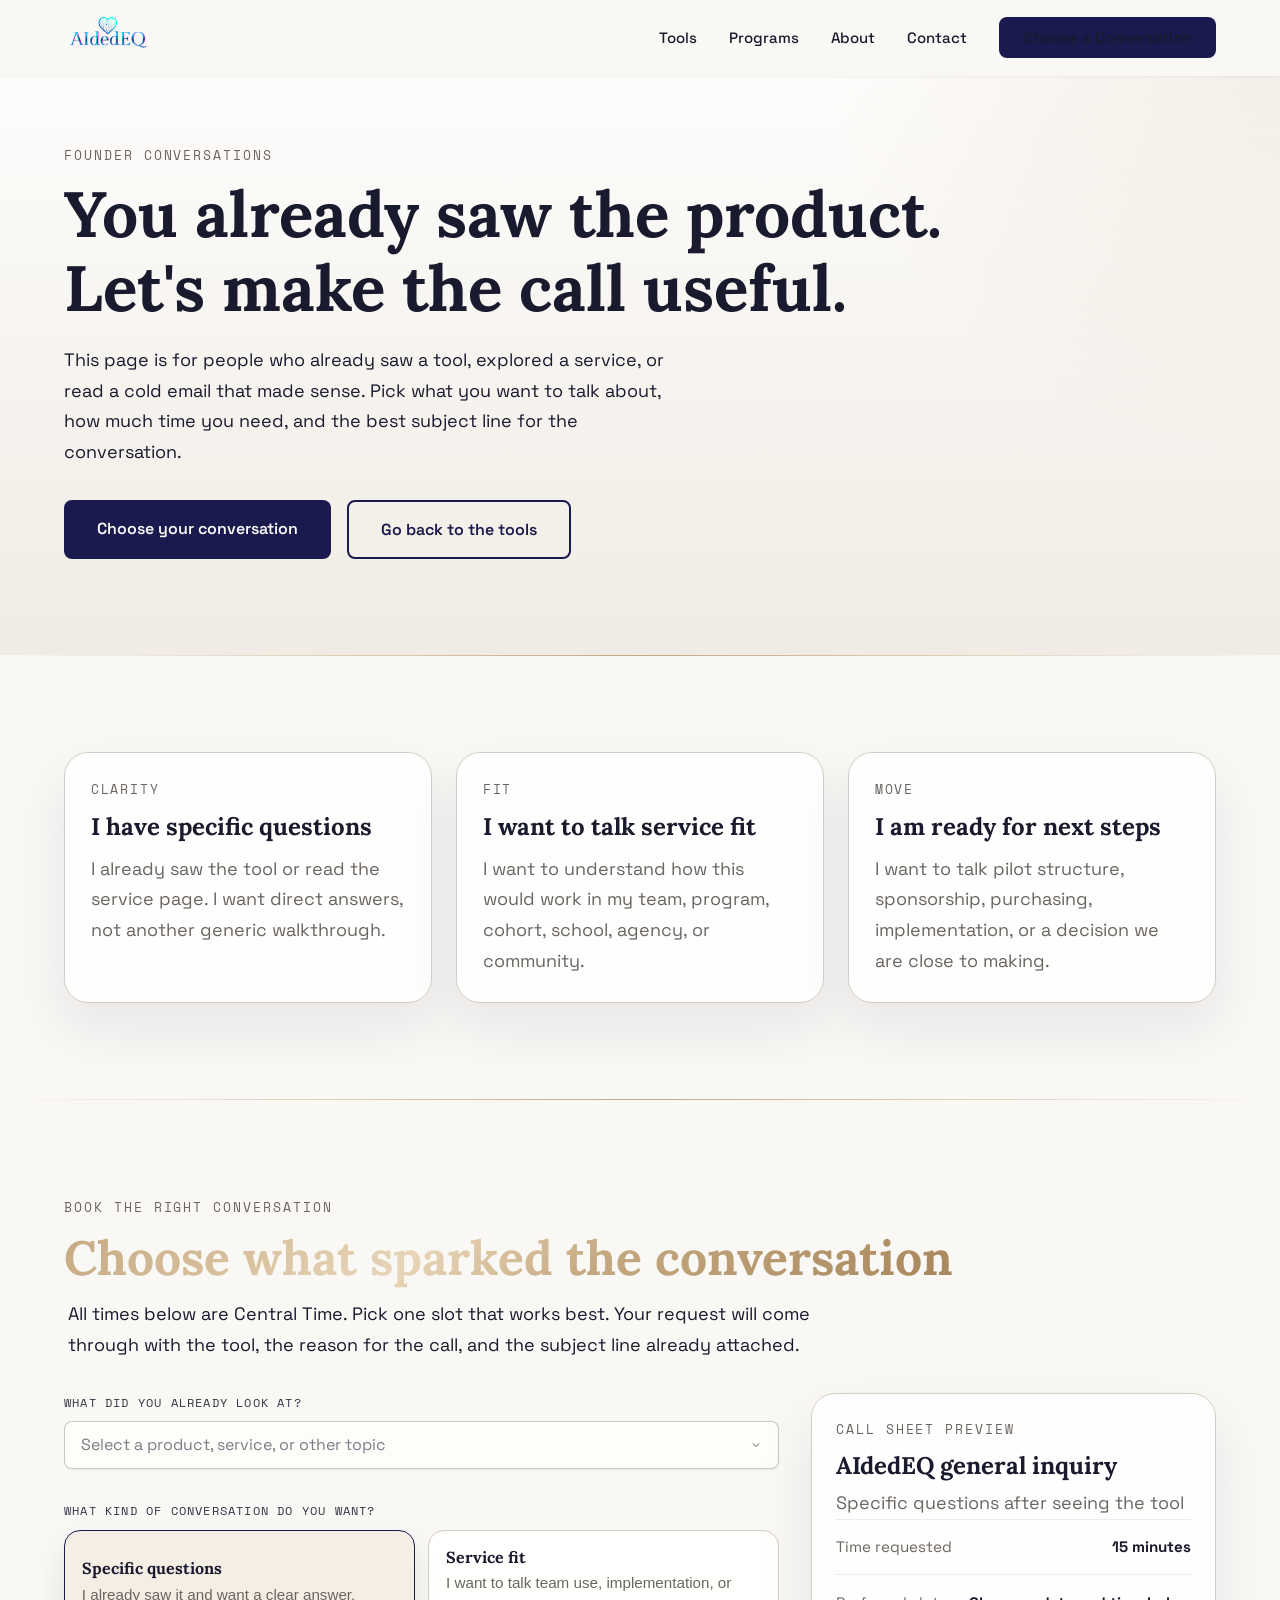
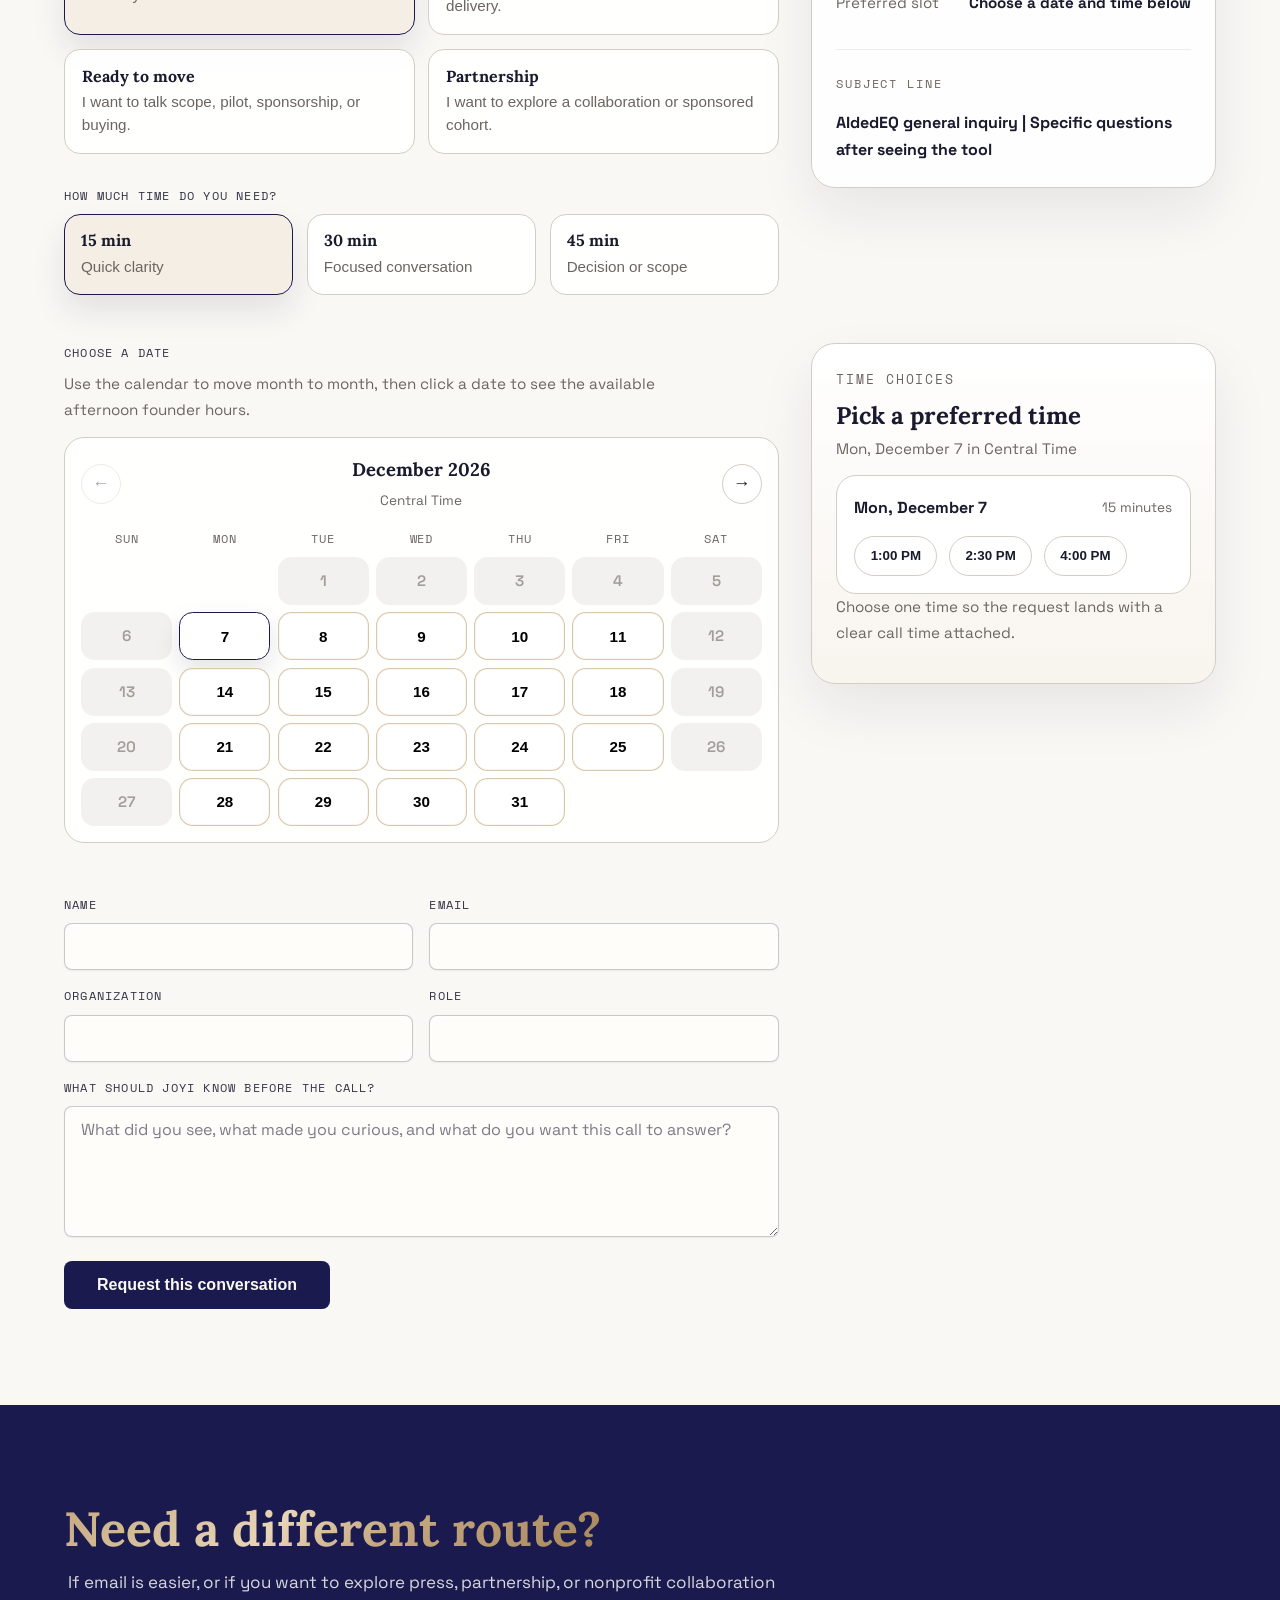
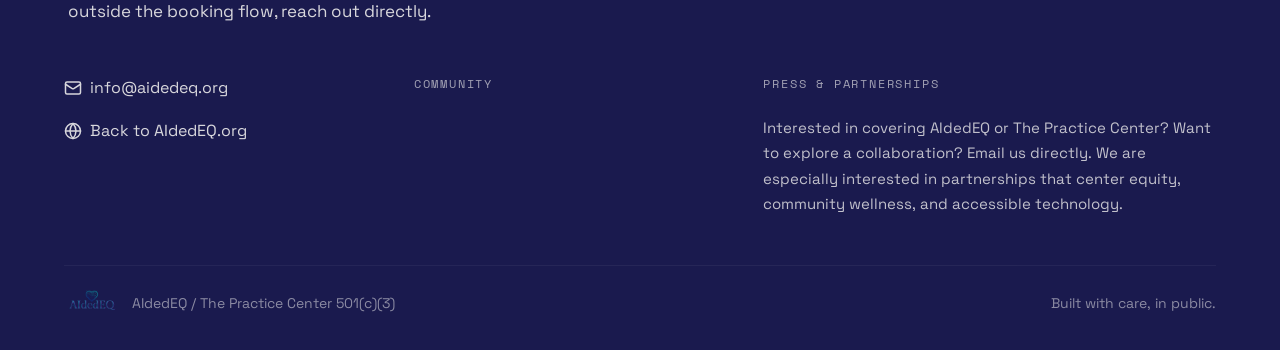
==== commit 75a4fb75: "Add MyItinerary to bookshelf, redesign donate section, collapsible FAQ, 404 page, Safety Resources, " ====
--- a/book/index.html
+++ b/book/index.html
@@ -116,7 +116,7 @@
                   <option value="Family inFluency">Family inFluency</option>
                   <option value="FieldVoices">FieldVoices</option>
                   <option value="Founder's service package">Founder's service package</option>
-                  <option value="LoreDrop">LoreDrop</option>
+                  <option value="Festival Lore">Festival Lore</option>
                   <option value="MF Pocket Facilitator">MF Pocket Facilitator</option>
                   <option value="Mission2Practice Engine">Mission2Practice Engine</option>
                   <option value="Moxie Studio">Moxie Studio</option>
@@ -277,9 +277,9 @@
         <div>
           <ul class="footer-links">
             <li>
-              <a href="mailto:Admin@thepracticecenter.org">
+              <a href="mailto:info@aidedeq.org">
                 <svg class="icon" xmlns="http://www.w3.org/2000/svg" width="18" height="18" viewBox="0 0 24 24" fill="none" stroke="currentColor" stroke-width="2" stroke-linecap="round" stroke-linejoin="round"><rect width="20" height="16" x="2" y="4" rx="2"/><path d="m22 7-8.97 5.7a1.94 1.94 0 0 1-2.06 0L2 7"/></svg>
-                Admin@thepracticecenter.org
+                info@aidedeq.org
               </a>
             </li>
             <li>
@@ -292,8 +292,6 @@
         </div>
         <div class="footer-community">
           <div class="footer-heading">Community</div>
-          <a href="https://womenwhovibe.org/" target="_blank" rel="noopener noreferrer">womenwhovibe.org</a>
-          <a href="https://girlswhovibe.org/" target="_blank" rel="noopener noreferrer">girlswhovibe.org</a>
         </div>
         <div class="footer-press">
           <div class="footer-heading">Press & Partnerships</div>
--- a/css/styles.css
+++ b/css/styles.css
@@ -25,6 +25,25 @@
   --font-mono: 'Space Mono', 'Courier New', monospace;
 }
 
+/* --- Skip to Content (accessibility) --- */
+.skip-to-content {
+  position: absolute;
+  top: -100%;
+  left: 1rem;
+  z-index: 10000;
+  padding: 0.75rem 1.5rem;
+  background: var(--accent);
+  color: var(--primary);
+  font-weight: 700;
+  border-radius: var(--radius);
+  text-decoration: none;
+  transition: top 0.2s;
+}
+
+.skip-to-content:focus {
+  top: 0.5rem;
+}
+
 /* --- Reset & Base --- */
 *, *::before, *::after {
   margin: 0;
@@ -288,18 +307,28 @@
 
 /* --- Hero Section --- */
 #hero {
-  min-height: 100vh;
   display: flex;
   align-items: center;
-  background: linear-gradient(180deg, var(--primary) 0%, var(--primary) 30%, var(--background) 75%);
+  background: var(--primary);
   padding-top: 5rem;
+  position: relative;
+  overflow: hidden;
 }
 
 .hero-grid {
   display: grid;
-  grid-template-columns: 1fr 1fr;
-  gap: 3rem;
-  align-items: center;
+  grid-template-columns: 5fr 6fr;
+  gap: 0;
+  align-items: stretch;
+}
+
+.hero-content {
+  position: relative;
+  z-index: 2;
+  padding: 3rem 3rem 3rem 0;
+  display: flex;
+  flex-direction: column;
+  justify-content: center;
 }
 
 .hero-content .section-label {
@@ -315,8 +344,11 @@
 }
 
 .hero-content h1 {
-  margin-bottom: 1.5rem;
+  margin-bottom: 1.25rem;
   color: var(--primary-foreground);
+  font-size: clamp(1.875rem, 3.5vw, 3rem);
+  line-height: 1.2;
+  letter-spacing: -0.01em;
 }
 
 .hero-content p {
@@ -328,7 +360,15 @@
 .hero-buttons {
   display: flex;
   gap: 1rem;
-  flex-wrap: wrap;
+  align-items: center;
+}
+
+.hero-buttons a {
+  flex: 1 1 0;
+  text-align: center;
+  min-width: 0;
+  padding: 0.75rem 1.25rem;
+  font-size: 0.9375rem;
 }
 
 .hero-buttons .btn-outline {
@@ -381,14 +421,299 @@
   box-shadow: 0 0 15px var(--accent-glow);
 }
 
+/* Glossy plastic button */
+.hero-buttons .btn-glossy {
+  background: linear-gradient(
+    180deg,
+    rgba(255, 255, 255, 0.3) 0%,
+    rgba(255, 255, 255, 0.1) 45%,
+    transparent 50%,
+    rgba(0, 0, 0, 0.08) 100%
+  ), var(--accent);
+  color: var(--primary);
+  border: 1px solid rgba(255, 255, 255, 0.35);
+  border-bottom-color: rgba(0, 0, 0, 0.15);
+  box-shadow:
+    0 1px 0 rgba(255, 255, 255, 0.25) inset,
+    0 2px 8px rgba(0, 0, 0, 0.25),
+    0 4px 16px rgba(197, 168, 128, 0.3);
+  text-shadow: 0 1px 0 rgba(255, 255, 255, 0.15);
+  font-weight: 700;
+  border-radius: 0.5rem;
+  transition: box-shadow 0.3s, transform 0.15s;
+}
+
+.hero-buttons .btn-glossy:hover {
+  background: linear-gradient(
+    180deg,
+    rgba(255, 255, 255, 0.35) 0%,
+    rgba(255, 255, 255, 0.15) 45%,
+    transparent 50%,
+    rgba(0, 0, 0, 0.05) 100%
+  ), var(--accent-light);
+  box-shadow:
+    0 1px 0 rgba(255, 255, 255, 0.3) inset,
+    0 4px 12px rgba(0, 0, 0, 0.3),
+    0 6px 24px rgba(197, 168, 128, 0.45);
+  transform: translateY(-1px);
+  border-color: rgba(255, 255, 255, 0.4);
+}
+
+.hero-buttons .btn-glossy:active {
+  transform: translateY(0);
+  box-shadow:
+    0 1px 0 rgba(255, 255, 255, 0.15) inset,
+    0 1px 4px rgba(0, 0, 0, 0.2);
+}
+
+/* Gold shine outline button */
+.hero-buttons .btn-gold {
+  color: var(--accent-light);
+  border: 2px solid var(--accent);
+  background: linear-gradient(
+    135deg,
+    rgba(197, 168, 128, 0.18) 0%,
+    rgba(197, 168, 128, 0.05) 40%,
+    rgba(232, 213, 183, 0.15) 60%,
+    rgba(197, 168, 128, 0.12) 100%
+  );
+  box-shadow: 0 0 12px rgba(197, 168, 128, 0.2);
+  transition: box-shadow 0.3s, background 0.3s, border-color 0.3s;
+}
+
+.hero-buttons .btn-gold:hover {
+  border-color: var(--accent-light);
+  background: linear-gradient(
+    135deg,
+    rgba(197, 168, 128, 0.3) 0%,
+    rgba(197, 168, 128, 0.12) 40%,
+    rgba(232, 213, 183, 0.22) 60%,
+    rgba(197, 168, 128, 0.18) 100%
+  );
+  box-shadow: 0 0 20px rgba(197, 168, 128, 0.35), 0 0 40px rgba(197, 168, 128, 0.12);
+  color: var(--primary-foreground);
+}
+
 .hero-image {
-  display: flex;
+  position: relative;
+  display: flex;
+  align-items: center;
   justify-content: center;
+  overflow: hidden;
+}
+
+/* Gradient overlay that blends photo into the dark background */
+.hero-image::before {
+  content: '';
+  position: absolute;
+  inset: 0;
+  background: linear-gradient(
+    90deg,
+    var(--primary) 0%,
+    rgba(26, 26, 78, 0.5) 15%,
+    rgba(26, 26, 78, 0.08) 40%,
+    transparent 60%,
+    transparent 100%
+  );
+  z-index: 1;
+  pointer-events: none;
+}
+
+/* Bottom fade so photo blends into value stack */
+.hero-image::after {
+  content: '';
+  position: absolute;
+  bottom: 0;
+  left: 0;
+  right: 0;
+  height: 10%;
+  background: linear-gradient(
+    to top,
+    var(--primary) 0%,
+    transparent 100%
+  );
+  z-index: 1;
+  pointer-events: none;
+}
+
+/* Top fade for polish */
+.hero-image .hero-top-fade {
+  display: none;
 }
 
 .hero-image img {
-  max-width: 720px;
   width: 100%;
+  height: 100%;
+  object-fit: cover;
+  object-position: center center;
+  border-radius: 0;
+  max-width: none;
+}
+
+.hero-image img.hero-founder-photo {
+  border-radius: 0;
+  border: none;
+  box-shadow: none;
+  object-position: center 15%;
+  /* Crop out the star watermark in the bottom-right of the source image */
+  clip-path: inset(0 2% 6% 0);
+}
+
+/* --- Value Stack Section --- */
+.value-stack {
+  background: var(--background);
+  padding: 3rem 0;
+}
+
+.value-stack-grid {
+  display: grid;
+  grid-template-columns: repeat(3, 1fr);
+  gap: 2.5rem;
+  text-align: center;
+}
+
+.value-stack-item {
+  padding: 1.5rem;
+}
+
+.value-stack-icon {
+  color: var(--accent);
+  margin-bottom: 1rem;
+}
+
+.value-stack-item h3 {
+  font-size: 1.25rem;
+  margin-bottom: 0.5rem;
+  color: var(--foreground);
+}
+
+.value-stack-item p {
+  font-size: 0.9375rem;
+  color: var(--muted-foreground);
+  line-height: 1.6;
+}
+
+/* --- Credentials Bar --- */
+.credentials-bar {
+  background: var(--primary);
+  padding: 2rem 0;
+}
+
+.credentials-grid {
+  display: flex;
+  justify-content: center;
+  flex-wrap: wrap;
+  gap: 1.5rem 3rem;
+  text-align: center;
+}
+
+.credential {
+  display: flex;
+  flex-direction: column;
+  gap: 0.25rem;
+}
+
+.credential-number {
+  font-family: var(--font-heading);
+  font-size: clamp(0.95rem, 1.8vw, 1.375rem);
+  font-weight: 700;
+  color: var(--accent-light);
+  white-space: nowrap;
+}
+
+.credential-label {
+  font-family: var(--font-mono);
+  font-size: 0.6875rem;
+  letter-spacing: 0.15em;
+  text-transform: uppercase;
+  color: rgba(249, 248, 245, 0.6);
+}
+
+/* --- Testimonials Section --- */
+.testimonials-section {
+  background: var(--background);
+}
+
+.testimonials-grid {
+  display: grid;
+  grid-template-columns: 1fr 1fr;
+  gap: 2.5rem;
+  margin-top: 2rem;
+}
+
+.testimonial-card {
+  background: var(--card);
+  border: 1px solid var(--border);
+  border-radius: var(--radius);
+  padding: 2rem;
+  position: relative;
+}
+
+.testimonial-card::before {
+  content: "\201C";
+  font-family: var(--font-heading);
+  font-size: 4rem;
+  color: var(--accent);
+  opacity: 0.3;
+  position: absolute;
+  top: 0.5rem;
+  left: 1rem;
+  line-height: 1;
+}
+
+.testimonial-card blockquote p {
+  font-size: 1.0625rem;
+  line-height: 1.7;
+  color: var(--foreground);
+  font-style: italic;
+  margin: 0;
+  padding-left: 1rem;
+}
+
+.testimonial-author {
+  margin-top: 1.25rem;
+  padding-left: 1rem;
+  display: flex;
+  flex-direction: column;
+  gap: 0.125rem;
+}
+
+.testimonial-author strong {
+  color: var(--foreground);
+  font-size: 0.9375rem;
+}
+
+.testimonial-author span {
+  font-family: var(--font-mono);
+  font-size: 0.75rem;
+  letter-spacing: 0.1em;
+  text-transform: uppercase;
+  color: var(--muted-foreground);
+}
+
+.testimonials-context {
+  text-align: center;
+  font-size: 0.875rem;
+  color: var(--muted-foreground);
+  font-style: italic;
+  margin-top: 1.5rem;
+}
+
+/* --- Tools Intro Grid (image + header side by side) --- */
+.tools-intro-grid {
+  display: grid;
+  grid-template-columns: 1fr 1fr;
+  gap: 3rem;
+  align-items: center;
+  margin-bottom: 2.5rem;
+}
+
+.tools-intro-text .section-label {
+  margin-bottom: 0.5rem;
+}
+
+.tools-intro-image img {
+  max-width: 100%;
   border-radius: 1rem;
 }
 
@@ -798,43 +1123,49 @@
 .book:nth-child(1) .book-spine { background-color: #1a1a4e; }
 .book:nth-child(2) .book-spine { background-color: #c5a880; }
 .book:nth-child(3) .book-spine { background-color: #6b6560; }
-.book:nth-child(4) .book-spine { background-color: #2a2a6e; }
-.book:nth-child(5) .book-spine { background-color: #a8865c; }
-.book:nth-child(6) .book-spine { background-color: #4a6741; }
-.book:nth-child(7) .book-spine { background-color: #8b5e3c; }
-.book:nth-child(8) .book-spine { background-color: #3d3d5c; }
-.book:nth-child(9) .book-spine { background-color: #7a3b3b; }
-.book:nth-child(10) .book-spine { background-color: #2d5a5a; }
-.book:nth-child(11) .book-spine { background-color: #5c4a7a; }
-.book:nth-child(12) .book-spine { background-color: #6e4b2a; }
+.book:nth-child(4) .book-spine { background-color: #B85C38; }
+.book:nth-child(5) .book-spine { background-color: #2a2a6e; }
+.book:nth-child(6) .book-spine { background-color: #a8865c; }
+.book:nth-child(7) .book-spine { background-color: #4a6741; }
+.book:nth-child(8) .book-spine { background-color: #8b5e3c; }
+.book:nth-child(9) .book-spine { background-color: #3d3d5c; }
+.book:nth-child(10) .book-spine { background-color: #7a3b3b; }
+.book:nth-child(11) .book-spine { background-color: #2d5a5a; }
+.book:nth-child(12) .book-spine { background-color: #5c4a7a; }
+.book:nth-child(13) .book-spine { background-color: #6e4b2a; }
+.book:nth-child(14) .book-spine { background: linear-gradient(180deg, #2a6e5a 0%, #1a4e3e 100%); color: #e8d5b7; }
 
 /* Varied book dimensions for a natural shelf look */
 .book:nth-child(1)  { height: 324px; width: 62px; }
 .book:nth-child(2)  { height: 310px; width: 68px; }
 .book:nth-child(3)  { height: 330px; width: 60px; }
-.book:nth-child(4)  { height: 318px; width: 66px; }
-.book:nth-child(5)  { height: 306px; width: 63px; }
-.book:nth-child(6)  { height: 328px; width: 67px; }
-.book:nth-child(7)  { height: 314px; width: 61px; }
-.book:nth-child(8)  { height: 322px; width: 64px; }
-.book:nth-child(9)  { height: 332px; width: 69px; }
-.book:nth-child(10) { height: 316px; width: 65px; }
-.book:nth-child(11) { height: 308px; width: 62px; }
-.book:nth-child(12) { height: 326px; width: 66px; }
+.book:nth-child(4)  { height: 316px; width: 64px; }
+.book:nth-child(5)  { height: 318px; width: 66px; }
+.book:nth-child(6)  { height: 306px; width: 63px; }
+.book:nth-child(7)  { height: 328px; width: 67px; }
+.book:nth-child(8)  { height: 314px; width: 61px; }
+.book:nth-child(9)  { height: 322px; width: 64px; }
+.book:nth-child(10) { height: 332px; width: 69px; }
+.book:nth-child(11) { height: 316px; width: 65px; }
+.book:nth-child(12) { height: 308px; width: 62px; }
+.book:nth-child(13) { height: 326px; width: 66px; }
+.book:nth-child(14) { height: 320px; width: 64px; }
 
 /* Varied spine band positions */
 .book:nth-child(1) .book-spine-band  { bottom: 42px; }
 .book:nth-child(2) .book-spine-band  { bottom: 35px; }
 .book:nth-child(3) .book-spine-band  { bottom: 48px; }
-.book:nth-child(4) .book-spine-band  { bottom: 38px; }
-.book:nth-child(5) .book-spine-band  { bottom: 30px; }
-.book:nth-child(6) .book-spine-band  { bottom: 44px; }
-.book:nth-child(7) .book-spine-band  { bottom: 50px; }
-.book:nth-child(8) .book-spine-band  { bottom: 36px; }
-.book:nth-child(9) .book-spine-band  { bottom: 46px; }
-.book:nth-child(10) .book-spine-band { bottom: 40px; }
-.book:nth-child(11) .book-spine-band { bottom: 33px; }
-.book:nth-child(12) .book-spine-band { bottom: 43px; }
+.book:nth-child(4) .book-spine-band  { bottom: 40px; }
+.book:nth-child(5) .book-spine-band  { bottom: 38px; }
+.book:nth-child(6) .book-spine-band  { bottom: 30px; }
+.book:nth-child(7) .book-spine-band  { bottom: 44px; }
+.book:nth-child(8) .book-spine-band  { bottom: 50px; }
+.book:nth-child(9) .book-spine-band  { bottom: 36px; }
+.book:nth-child(10) .book-spine-band { bottom: 46px; }
+.book:nth-child(11) .book-spine-band { bottom: 40px; }
+.book:nth-child(12) .book-spine-band { bottom: 33px; }
+.book:nth-child(13) .book-spine-band { bottom: 43px; }
+.book:nth-child(14) .book-spine-band { bottom: 38px; }
 
 /* Spine title (vertical text, reads bottom-to-top) */
 .book-spine-title {
@@ -852,10 +1183,10 @@
   max-height: 260px;
 }
 
-/* Dark text on lighter spines (books 2, 5, 7) */
+/* Dark text on lighter spines (books 2, 6, 8) */
 .book:nth-child(2) .book-spine-title,
-.book:nth-child(5) .book-spine-title,
-.book:nth-child(7) .book-spine-title {
+.book:nth-child(6) .book-spine-title,
+.book:nth-child(8) .book-spine-title {
   color: var(--primary);
 }
 
@@ -1141,6 +1472,7 @@
 
 .sessions-header h2 {
   margin-bottom: 0.75rem;
+  font-size: clamp(1.625rem, 3.5vw, 2.5rem);
 }
 
 .sessions-subtext {
@@ -1276,9 +1608,13 @@
 
 .about-image img {
   width: 100%;
-  max-width: 480px;
-  border-radius: 0.5rem;
-  box-shadow: 0 8px 30px rgba(0, 0, 0, 0.1);
+  max-width: 500px;
+  border-radius: 0.75rem;
+  box-shadow: 0 8px 30px rgba(0, 0, 0, 0.15);
+  /* Enhance image quality - brighten the darker photo */
+  image-rendering: auto;
+  filter: contrast(1.08) brightness(1.15) saturate(1.12);
+  object-fit: cover;
 }
 
 .about-role {
@@ -1743,22 +2079,67 @@
 }
 
 /* --- Donate Section --- */
+/* FAQ compact section */
+.faq-section-compact {
+  padding-bottom: 2rem;
+}
+
+.faq-item--extra {
+  display: none;
+}
+
+.faq-list.faq-list--expanded .faq-item--extra {
+  display: block;
+}
+
+.faq-toggle {
+  display: inline-block;
+  margin-top: 1rem;
+  padding: 0.5rem 0;
+  background: none;
+  border: none;
+  font-family: var(--font-body);
+  font-size: 0.875rem;
+  font-weight: 500;
+  color: var(--accent);
+  cursor: pointer;
+  letter-spacing: 0.02em;
+  transition: color 0.2s ease;
+}
+
+.faq-toggle:hover {
+  color: var(--foreground);
+}
+
+/* Donate compact section */
+.donate-section-compact {
+  padding-top: 2rem;
+}
+
 .donate-section {
   background: var(--secondary);
 }
 
 .donate-content {
   text-align: left;
-  max-width: 700px;
+  max-width: none;
 }
 
 .donate-content h2 {
-  margin-bottom: 1rem;
+  margin-bottom: 0.75rem;
+  white-space: nowrap;
 }
 
 .donate-content > p {
   color: var(--muted-foreground);
-  margin: 0 0 2rem;
+  margin: 0 0 1.5rem;
+}
+
+.donate-tax-note {
+  font-size: 0.8125rem;
+  color: var(--muted-foreground);
+  margin-top: 1.25rem;
+  opacity: 0.75;
 }
 
 .donate-buttons {
@@ -1771,21 +2152,43 @@
 .btn-donate {
   display: inline-flex;
   align-items: center;
-  gap: 0.5rem;
-  background: var(--primary);
-  color: var(--primary-foreground);
-  padding: 0.75rem 1.5rem;
+  justify-content: center;
+  gap: 0.6rem;
+  color: #fff;
+  padding: 0.9rem 1.75rem;
   border-radius: var(--radius);
   font-weight: 600;
   font-size: 0.9375rem;
-  transition: box-shadow 0.3s, border-color 0.3s;
-  border: 1px solid transparent;
+  transition: transform 0.15s ease, box-shadow 0.3s ease;
+  border: none;
+  text-decoration: none;
+  min-width: 210px;
 }
 
 .btn-donate:hover {
-  box-shadow: 0 0 20px var(--accent-glow), 0 0 40px rgba(197, 168, 128, 0.08);
-  border-color: var(--accent);
-  color: var(--primary-foreground);
+  transform: translateY(-2px);
+  box-shadow: 0 4px 16px rgba(0, 0, 0, 0.15);
+  color: #fff;
+}
+
+.btn-donate:active {
+  transform: translateY(0);
+}
+
+.btn-donate--stripe {
+  background: #635bff;
+}
+
+.btn-donate--stripe:hover {
+  background: #7a73ff;
+}
+
+.btn-donate--paypal {
+  background: #003087;
+}
+
+.btn-donate--paypal:hover {
+  background: #0050c8;
 }
 
 /* --- Contact Form --- */
@@ -2461,6 +2864,31 @@
   border-radius: 4px;
 }
 
+/* --- Footer Legal Links --- */
+.footer-legal {
+  display: flex;
+  align-items: center;
+  gap: 0.5rem;
+}
+
+.footer-legal a {
+  color: rgba(255, 255, 255, 0.45);
+  text-decoration: none;
+  font-size: 0.8125rem;
+  font-weight: 400;
+  letter-spacing: 0.01em;
+  transition: color 0.2s;
+}
+
+.footer-legal a:hover {
+  color: var(--accent-light, #e8d5b7);
+}
+
+.footer-legal-sep {
+  color: rgba(255, 255, 255, 0.2);
+  font-size: 0.75rem;
+}
+
 /* --- Return to Top Button --- */
 .return-to-top {
   position: fixed;
@@ -2517,8 +2945,47 @@
     gap: 2rem;
   }
 
+  .hero-grid {
+    grid-template-columns: 1fr 1fr;
+  }
+
+  .hero-image {
+    min-height: 50vh;
+  }
+
+  .hero-content {
+    padding: 2rem 2rem 2rem 0;
+  }
+
   #about .about-grid {
     grid-template-columns: 1fr;
+  }
+
+  .value-stack-grid {
+    grid-template-columns: 1fr;
+    gap: 1.5rem;
+  }
+
+  .credentials-grid {
+    gap: 1.25rem 2rem;
+  }
+
+  .testimonials-grid {
+    grid-template-columns: 1fr;
+  }
+
+  .tools-intro-grid {
+    grid-template-columns: 1fr;
+    text-align: center;
+  }
+
+  .tools-intro-image {
+    order: -1;
+  }
+
+  .tools-intro-image img {
+    max-width: 400px;
+    margin: 0 auto;
   }
 
   .practices-grid,
@@ -2628,8 +3095,8 @@
 
   /* Override dark spine text for mobile since all spines are horizontal bars */
   .book:nth-child(2) .book-spine-title,
-  .book:nth-child(5) .book-spine-title,
-  .book:nth-child(7) .book-spine-title {
+  .book:nth-child(6) .book-spine-title,
+  .book:nth-child(8) .book-spine-title {
     color: var(--primary) !important;
   }
 
@@ -2695,8 +3162,16 @@
   }
 
   .hero-grid {
+    grid-template-columns: 1fr;
     text-align: center;
-    gap: 1.5rem;
+    gap: 0;
+  }
+
+  .hero-content {
+    padding: 3rem 0 2rem;
+    position: relative;
+    z-index: 3;
+    max-width: 100%;
   }
 
   .hero-content p {
@@ -2720,13 +3195,33 @@
     padding: 0.75rem 1.5rem;
   }
 
+  /* On mobile, photo becomes background behind text */
   .hero-image {
-    order: -1;
+    position: absolute;
+    top: 0;
+    right: 0;
+    bottom: 0;
+    width: 100%;
+    min-height: 100%;
+    opacity: 0.35;
+  }
+
+  .hero-image::before {
+    background: linear-gradient(
+      180deg,
+      rgba(26, 26, 78, 0.5) 0%,
+      rgba(26, 26, 78, 0.3) 40%,
+      rgba(26, 26, 78, 0.7) 80%,
+      var(--primary) 100%
+    );
   }
 
   .hero-image img {
-    max-width: 260px;
-    margin: 0 auto;
+    max-width: none;
+    width: 100%;
+    height: 100%;
+    object-fit: cover;
+    object-position: center top;
   }
 
   /* Mission/Vision mobile */
@@ -2827,14 +3322,16 @@
   }
 
   /* Donate mobile */
+  .donate-content h2 {
+    white-space: normal;
+  }
+
   .donate-buttons {
     flex-direction: column;
-    align-items: center;
+    align-items: flex-start;
   }
 
   .btn-donate {
-    width: 100%;
-    max-width: 300px;
     justify-content: center;
   }
 
@@ -2958,3 +3455,68 @@
     align-items: flex-start;
   }
 }
+
+/* ============================================
+   FAQ Section
+   ============================================ */
+
+.faq-list {
+  max-width: 720px;
+  margin: 0 auto;
+  display: flex;
+  flex-direction: column;
+  gap: 0;
+}
+
+.faq-item {
+  border-bottom: 1px solid var(--border);
+  padding: 0;
+}
+
+.faq-item:first-child {
+  border-top: none;
+}
+
+.faq-item summary {
+  padding: 20px 0;
+  font-family: var(--font-heading);
+  font-size: 1.05rem;
+  font-weight: 500;
+  color: var(--navy);
+  cursor: pointer;
+  list-style: none;
+  display: flex;
+  justify-content: space-between;
+  align-items: center;
+}
+
+.faq-item summary::-webkit-details-marker {
+  display: none;
+}
+
+.faq-item summary::after {
+  content: '+';
+  font-size: 1.4rem;
+  font-weight: 300;
+  color: var(--accent);
+  transition: transform 0.2s ease;
+  flex-shrink: 0;
+  margin-left: 16px;
+}
+
+.faq-item[open] summary::after {
+  content: '-';
+}
+
+.faq-item p {
+  padding: 0 0 20px 0;
+  font-size: 0.95rem;
+  line-height: 1.7;
+  color: var(--text-muted);
+  max-width: 640px;
+}
+
+.faq-item a {
+  color: var(--accent);
+  text-decoration: underline;
+}
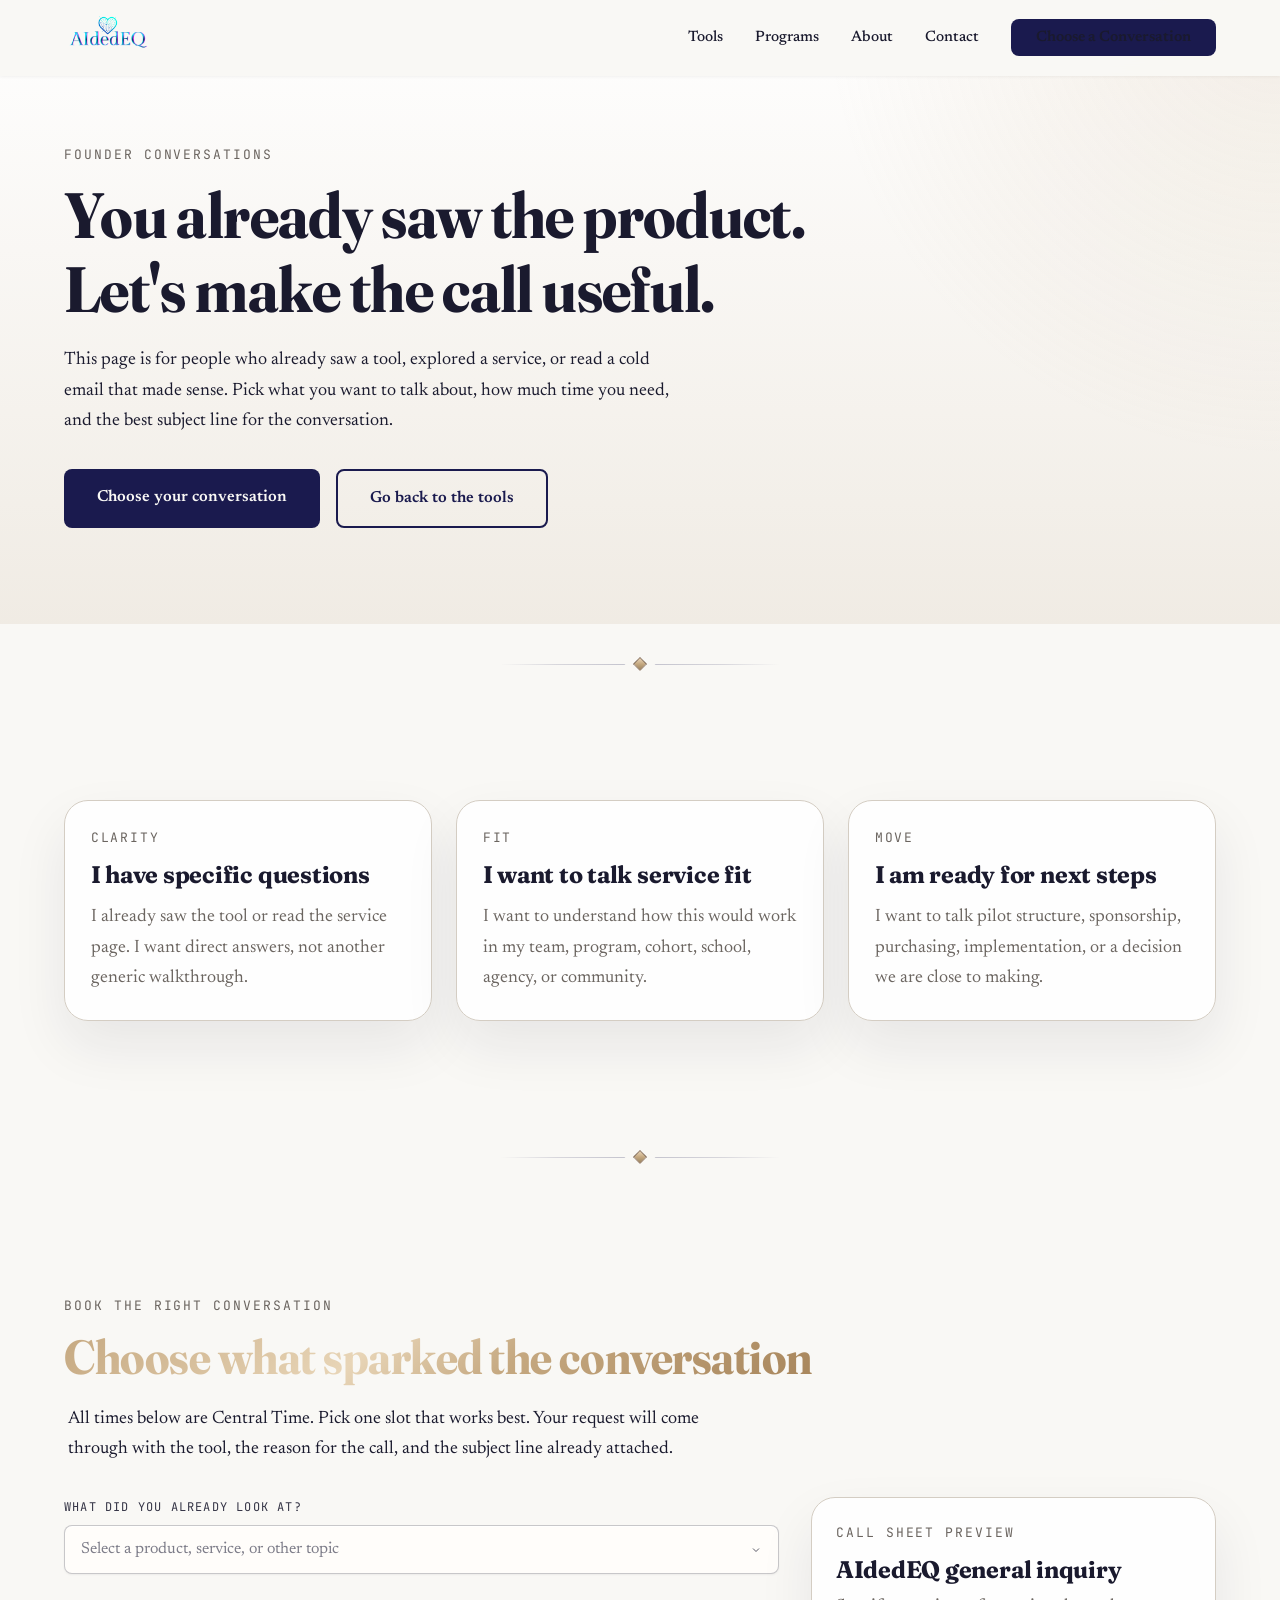
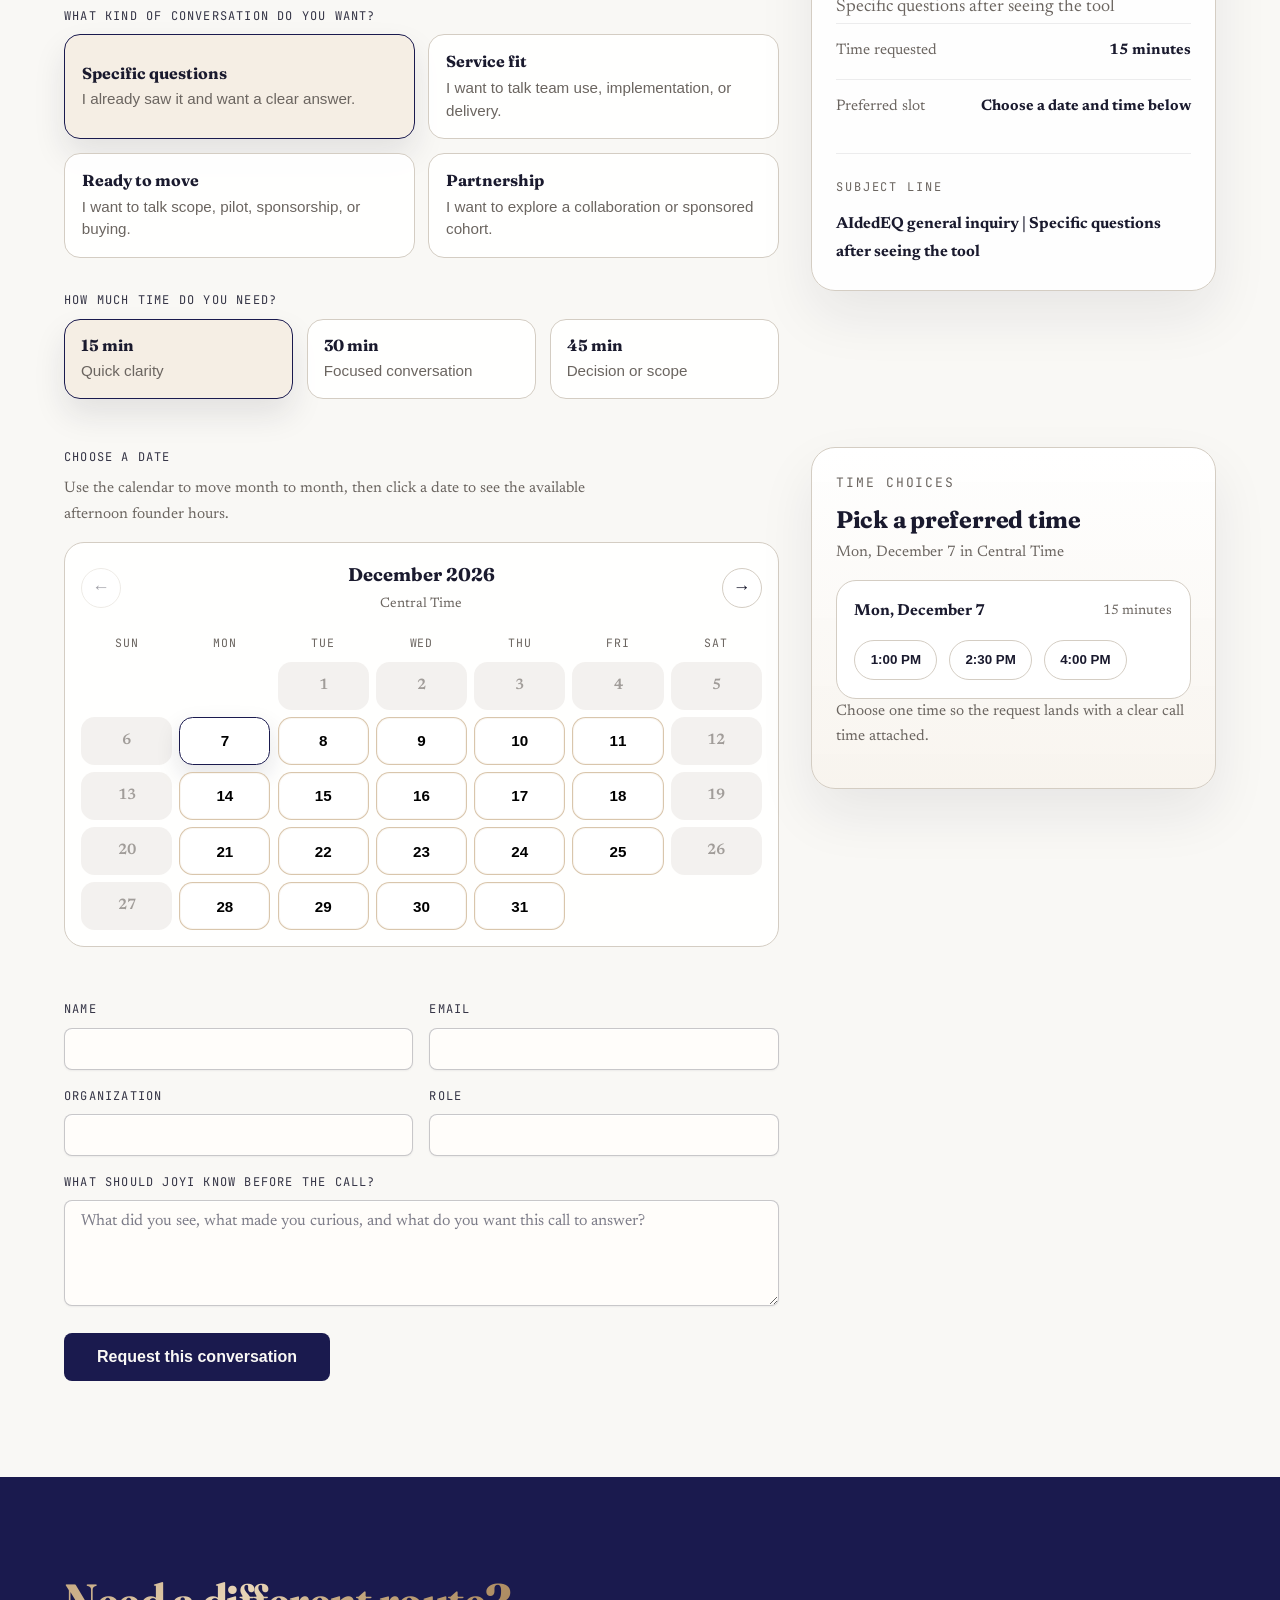
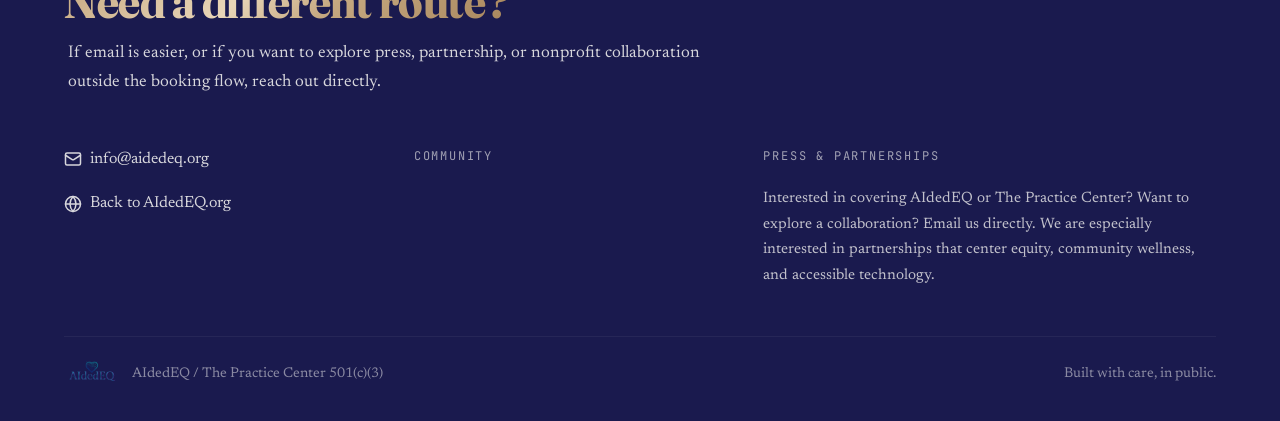
==== commit e837aa36: "Reorder sections, tighten copy, polish breath/donate/bookshelf, unify fonts Restructure main page fl" ====
--- a/book/index.html
+++ b/book/index.html
@@ -12,7 +12,7 @@
   <link rel="canonical" href="https://aidedeq.org/book/">
   <link rel="preconnect" href="https://fonts.googleapis.com">
   <link rel="preconnect" href="https://fonts.gstatic.com" crossorigin>
-  <link href="https://fonts.googleapis.com/css2?family=Lora:ital,wght@0,400;0,500;0,600;0,700;1,400&family=Space+Grotesk:wght@300;400;500;600;700&family=Space+Mono:wght@400;700&display=swap" rel="stylesheet">
+  <link href="https://fonts.googleapis.com/css2?family=Fraunces:ital,opsz,wght,SOFT@0,9..144,300..500,20..100;1,9..144,300..500,20..100&family=Newsreader:ital,opsz,wght@0,6..72,300..700;1,6..72,300..700&family=JetBrains+Mono:wght@400;500&family=Caveat:wght@400;500&display=swap" rel="stylesheet">
   <link rel="stylesheet" href="../css/styles.css?v=19">
   <link rel="icon" href="../images/logo-ae-light.png" type="image/png">
 </head>
--- a/css/styles.css
+++ b/css/styles.css
@@ -20,9 +20,27 @@
   --muted-foreground: #6b6560;
   --border: #d4cdc3;
   --radius: 0.5rem;
-  --font-body: 'Space Grotesk', system-ui, -apple-system, sans-serif;
-  --font-serif: 'Lora', Georgia, 'Times New Roman', serif;
-  --font-mono: 'Space Mono', 'Courier New', monospace;
+  /* Type system — V2 editorial fonts mapped onto V1 token names */
+  --font-display: 'Fraunces', Georgia, 'Times New Roman', serif;
+  --font-body: 'Newsreader', Georgia, 'Times New Roman', serif;
+  --font-serif: var(--font-display); /* V1 alias — many rules still read --font-serif */
+  --font-mono: 'JetBrains Mono', 'Courier New', monospace;
+  --font-hand: 'Caveat', cursive;
+}
+
+/* --- Variable-font axis activation (Fraunces opsz + SOFT) --- */
+h1, h2, h3, h4, h5, h6,
+.hero-title, .section-title, .metallic-text {
+  font-family: var(--font-display);
+  font-variation-settings: "opsz" 144, "SOFT" 30;
+  font-feature-settings: "ss01", "ss02";
+  letter-spacing: -0.01em;
+}
+h3, h4, h5, h6 {
+  font-variation-settings: "opsz" 48, "SOFT" 40;
+}
+body {
+  font-feature-settings: "kern", "liga", "calt";
 }
 
 /* --- Skip to Content (accessibility) --- */
@@ -3520,3 +3538,1741 @@
   color: var(--accent);
   text-decoration: underline;
 }
+
+/* ============================================
+   V2 GRAFT — Text logo in navbar (navy + gold)
+   Recolored from V2's ochre palette to match V1's
+   --primary navy (#1a1a4e) and --accent gold (#c5a880).
+   ============================================ */
+.navbar-brand-text {
+  font-family: var(--font-display);
+  font-size: 1.625rem;
+  font-weight: 450;
+  letter-spacing: -0.005em;
+  font-variation-settings: "opsz" 72, "SOFT" 35;
+  text-decoration: none;
+  display: inline-flex;
+  align-items: baseline;
+  line-height: 1;
+  transition: color 220ms ease;
+}
+/* Default state — navbar is transparent sitting over the navy hero,
+   so "AIded" must be cream to read. */
+.navbar-brand-text .brand-aided {
+  color: var(--primary-foreground);
+  transition: color 220ms ease;
+}
+/* After scroll, navbar gains a cream background — flip AIded to navy. */
+.navbar.scrolled .navbar-brand-text .brand-aided {
+  color: var(--primary);
+}
+.navbar-brand-text .brand-eq {
+  color: var(--accent);
+  font-style: italic;
+  font-variation-settings: "opsz" 72, "SOFT" 80;
+  margin-left: 0.02em;
+  /* Subtle metallic shimmer that matches V1's .metallic-text */
+  background: linear-gradient(
+    135deg,
+    #b8986f 0%,
+    #e8d5b7 45%,
+    #c5a880 55%,
+    #9c8560 100%
+  );
+  -webkit-background-clip: text;
+  background-clip: text;
+  -webkit-text-fill-color: transparent;
+  text-shadow: 0 1px 0 rgba(26, 26, 78, 0.08);
+}
+.navbar.scrolled .navbar-brand-text:hover .brand-aided {
+  color: #2a2a6e;
+}
+
+/* Mobile size-down for the text logo */
+@media (max-width: 768px) {
+  .navbar-brand-text {
+    font-size: 1.375rem;
+  }
+}
+
+/* ============================================
+   V2 GRAFT — Breathing invitation + overlay
+   Recolored: V1 navy #1a1a4e backdrop, V1 gold #c5a880 accents.
+   Fireflies keep their warm gold glow (c5a880 family).
+   ============================================ */
+.breath-invite {
+  position: relative;
+  padding: 7rem 1.5rem;
+  background: linear-gradient(180deg, #12123a 0%, #1a1a4e 50%, #0f0f2e 100%);
+  color: #f9f8f5;
+  text-align: center;
+  overflow: hidden;
+  border-top: 1px solid rgba(197, 168, 128, 0.18);
+  border-bottom: 1px solid rgba(197, 168, 128, 0.18);
+}
+.breath-invite::before {
+  content: "";
+  position: absolute;
+  inset: 0;
+  background:
+    radial-gradient(ellipse at 70% 30%, rgba(232, 213, 183, 0.08), transparent 60%),
+    radial-gradient(ellipse at 20% 80%, rgba(197, 168, 128, 0.05), transparent 70%);
+  pointer-events: none;
+}
+.breath-invite-inner {
+  position: relative;
+  max-width: 640px;
+  margin: 0 auto;
+  z-index: 2;
+}
+.breath-invite .section-label,
+.breath-invite .label {
+  color: rgba(232, 213, 183, 0.7);
+  font-family: var(--font-mono);
+  font-size: 0.75rem;
+  letter-spacing: 0.16em;
+  text-transform: uppercase;
+  display: inline-block;
+  margin-bottom: 1rem;
+}
+.breath-invite h2 {
+  color: #f9f8f5;
+  font-family: var(--font-display);
+  font-variation-settings: "opsz" 96, "SOFT" 60;
+  font-weight: 340;
+  font-style: italic;
+  margin: 1rem 0 1.5rem;
+  line-height: 1.15;
+  font-size: clamp(2rem, 4.5vw, 3rem);
+}
+.breath-invite p {
+  color: rgba(249, 248, 245, 0.78);
+  max-width: 52ch;
+  margin: 0 auto 2.5rem;
+  line-height: 1.7;
+  font-family: var(--font-body);
+  font-size: 1.0625rem;
+}
+.breath-invite-btn {
+  display: inline-flex;
+  align-items: center;
+  gap: 1rem;
+  padding: 1.25rem 2.75rem;
+  font-family: var(--font-mono);
+  font-size: 0.8125rem;
+  letter-spacing: 0.16em;
+  text-transform: uppercase;
+  color: var(--accent-light, #e8d5b7);
+  background: transparent;
+  border: 1px solid rgba(197, 168, 128, 0.45);
+  border-radius: 2px;
+  cursor: pointer;
+  transition: all 480ms cubic-bezier(0.2, 0.7, 0.2, 1);
+}
+.breath-invite-btn:hover {
+  background: rgba(197, 168, 128, 0.12);
+  border-color: rgba(197, 168, 128, 0.75);
+  box-shadow: 0 0 40px rgba(197, 168, 128, 0.22);
+  color: #f9f8f5;
+}
+.breath-invite-note {
+  position: absolute;
+  left: 50%;
+  bottom: 1rem;
+  transform: translateX(-50%);
+  margin: 0;
+  font-family: var(--font-body);
+  font-size: 0.6875rem;
+  letter-spacing: 0.02em;
+  text-transform: none;
+  font-style: italic;
+  color: rgba(249, 248, 245, 0.38);
+  white-space: nowrap;
+}
+
+/* Pulsing firefly dot inside the button */
+@keyframes firefly-pulse {
+  0%, 100% { transform: scale(1); opacity: 0.75; }
+  50%      { transform: scale(1.15); opacity: 1; }
+}
+.firefly-cue {
+  display: inline-block;
+  width: 10px;
+  height: 10px;
+  border-radius: 50%;
+  background: var(--accent-light, #e8d5b7);
+  box-shadow: 0 0 16px 4px rgba(197, 168, 128, 0.6);
+  animation: firefly-pulse 2400ms cubic-bezier(0.7, 0, 0.2, 1) infinite;
+}
+
+/* ---- Full-screen overlay when user clicks Begin ---- */
+.breathing-overlay {
+  position: fixed;
+  inset: 0;
+  z-index: 9999;
+  opacity: 0;
+  transition: opacity 1.5s ease-in-out;
+  overflow: hidden;
+  pointer-events: auto;
+}
+.breathing-backdrop {
+  position: absolute;
+  inset: 0;
+  background: radial-gradient(ellipse at 70% 30%, #1a1a4e 0%, #0f0f2e 60%, #05051a 100%);
+}
+.breathing-canvas {
+  position: absolute;
+  inset: 0;
+  z-index: 1;
+}
+.breathing-prompt-layer {
+  position: absolute;
+  inset: 0;
+  z-index: 2;
+  display: flex;
+  align-items: center;
+  justify-content: center;
+  pointer-events: none;
+}
+.breathing-prompt {
+  font-family: var(--font-hand);
+  font-size: clamp(1.75rem, 3.4vw, 2.5rem);
+  text-align: center;
+  line-height: 1.7;
+  color: rgba(232, 213, 183, 0.92);
+  text-shadow:
+    0 0 40px rgba(197, 168, 128, 0.38),
+    0 0 80px rgba(197, 168, 128, 0.14),
+    0 1px 4px rgba(0, 0, 0, 0.45);
+  max-width: 24ch;
+  margin: 0 auto;
+  padding: 0 1.5rem;
+  transition: opacity 300ms ease-out;
+  opacity: 0;
+}
+
+.breathing-closing {
+  position: absolute;
+  inset: 0;
+  z-index: 3;
+  display: none;
+  align-items: center;
+  justify-content: center;
+  padding: 1.5rem;
+}
+.breathing-closing-inner {
+  text-align: center;
+  max-width: 460px;
+}
+.breathing-closing-main {
+  font-family: var(--font-hand);
+  font-size: clamp(1.75rem, 2.6vw, 2.25rem);
+  color: rgba(232, 213, 183, 0.95);
+  text-shadow: 0 0 40px rgba(197, 168, 128, 0.38), 0 1px 4px rgba(0, 0, 0, 0.45);
+  margin-bottom: 1.5rem;
+}
+.breathing-closing-sub {
+  font-family: var(--font-body);
+  font-size: 0.9375rem;
+  color: rgba(216, 210, 201, 0.7);
+  line-height: 1.7;
+  margin-bottom: 3rem;
+}
+.breathing-close-btn {
+  padding: 1rem 2.25rem;
+  font-family: var(--font-mono);
+  font-size: 0.8125rem;
+  letter-spacing: 0.16em;
+  text-transform: uppercase;
+  color: rgba(232, 213, 183, 0.9);
+  background: rgba(197, 168, 128, 0.08);
+  border: 1px solid rgba(197, 168, 128, 0.32);
+  border-radius: 2px;
+  cursor: pointer;
+  transition: all 500ms ease-out;
+}
+.breathing-close-btn:hover {
+  background: rgba(197, 168, 128, 0.18);
+  border-color: rgba(197, 168, 128, 0.6);
+  color: #f9f8f5;
+}
+
+@keyframes breath-word-in {
+  0%   { opacity: 0; transform: translateY(6px); }
+  100% { opacity: 1; transform: translateY(0); }
+}
+.breath-word {
+  display: inline-block;
+  opacity: 0;
+  animation: breath-word-in 900ms cubic-bezier(0.2, 0.7, 0.2, 1) forwards;
+}
+@keyframes gentle-fade-in {
+  from { opacity: 0; transform: translateY(10px); }
+  to   { opacity: 1; transform: translateY(0); }
+}
+.sr-only {
+  position: absolute;
+  width: 1px; height: 1px;
+  padding: 0; margin: -1px;
+  overflow: hidden;
+  clip: rect(0,0,0,0);
+  white-space: nowrap;
+  border: 0;
+}
+
+/* ============================================
+   V2 GRAFT — Hybrid bookshelf
+   Keeps V1's <div class="book"><button class="book-spine">...</button>
+   <div class="book-detail">...</div></div> structure and JS. Only
+   rewrites the VISUAL of the spine button. Books are tall enough
+   (~380px) to fit titles up to "EatPlants Kitchen Coach" (23 chars).
+   Palette: V1 navy + V1 gold + cohesive deep earth tones.
+   ============================================ */
+
+/* Shelf container already exists in V1; we add tall-book dressing on top */
+.bookshelf-books {
+  display: flex !important;
+  align-items: flex-end !important;
+  justify-content: center !important;
+  flex-wrap: wrap !important;
+  gap: 3px !important;
+  padding: 2rem 1.5rem 0 !important;
+  min-height: 420px !important;
+}
+
+/* The .book wrapper has to let hover transforms escape AND grow to fit the spine */
+.bookshelf-books .book {
+  position: relative;
+  overflow: visible !important;
+  background: none !important;
+  border: 0 !important;
+  padding: 0 !important;
+  flex: 0 0 auto !important;
+  height: auto !important;
+  min-height: 0 !important;
+  max-height: none !important;
+  align-self: flex-end !important;
+  display: flex !important;
+  flex-direction: column !important;
+  justify-content: flex-end !important;
+}
+
+/* Override V1's spine button visuals — now it IS the book spine */
+.bookshelf-books .book-spine {
+  /* Reset button chrome */
+  appearance: none;
+  border: 0;
+  cursor: pointer;
+  font: inherit;
+
+  /* Tall colored book spine */
+  position: relative;
+  width: 58px;
+  height: 380px;
+  background: var(--book-color, #1a1a4e);
+  color: #f9f8f5;
+  display: flex;
+  flex-direction: column;
+  align-items: center;
+  justify-content: space-between;
+  padding: 1.25rem 0 1.5rem;
+  transform-origin: bottom center;
+  transition:
+    transform 480ms cubic-bezier(0.2, 0.7, 0.2, 1),
+    filter 480ms cubic-bezier(0.2, 0.7, 0.2, 1),
+    box-shadow 480ms cubic-bezier(0.2, 0.7, 0.2, 1);
+  box-shadow:
+    inset 3px 0 0 rgba(255, 255, 255, 0.09),
+    inset -3px 0 0 rgba(0, 0, 0, 0.28),
+    inset 0 4px 0 rgba(255, 255, 255, 0.08),
+    inset 0 -4px 0 rgba(0, 0, 0, 0.32),
+    2px 0 6px -2px rgba(20, 20, 40, 0.45);
+  border-radius: 1px;
+}
+
+/* Top + bottom gold stitch bands */
+.bookshelf-books .book-spine::before {
+  content: "";
+  position: absolute;
+  left: 0;
+  right: 0;
+  top: 22px;
+  height: 2px;
+  background: linear-gradient(
+    90deg,
+    rgba(0, 0, 0, 0.32) 0%,
+    rgba(232, 213, 183, 0.55) 50%,
+    rgba(0, 0, 0, 0.32) 100%
+  );
+  box-shadow:
+    0 calc(380px - 82px) 0 -0.5px rgba(232, 213, 183, 0.5),
+    0 calc(380px - 50px) 0 -0.5px rgba(0, 0, 0, 0.28);
+}
+
+/* Gold-foil diamond near the foot */
+.bookshelf-books .book-spine::after {
+  content: "";
+  position: absolute;
+  left: 50%;
+  bottom: 34px;
+  width: 16px;
+  height: 16px;
+  transform: translateX(-50%) rotate(45deg);
+  background: linear-gradient(
+    135deg,
+    #e8d5b7 0%,
+    #c5a880 50%,
+    #9c8560 100%
+  );
+  border: 1px solid rgba(20, 20, 40, 0.25);
+  box-shadow: 0 1px 2px rgba(0, 0, 0, 0.2), inset 0 1px 0 rgba(255, 255, 255, 0.3);
+}
+
+/* Vertical rotated title — force V1's span to behave */
+.bookshelf-books .book-spine-title {
+  writing-mode: vertical-rl;
+  transform: rotate(180deg);
+  font-family: var(--font-display);
+  font-size: 0.9375rem;
+  font-weight: 500;
+  font-variation-settings: "opsz" 36, "SOFT" 20;
+  letter-spacing: 0.005em;
+  line-height: 1.05;
+  color: #f9f8f5;
+  text-shadow: 0 1px 0 rgba(0, 0, 0, 0.35);
+  padding: 8px 0;
+  margin-top: 16px;
+  text-align: center;
+  max-height: 290px;
+  overflow: hidden;
+  white-space: nowrap;
+}
+
+/* Hide V1's spine-band (we have our own stitch bands now) */
+.bookshelf-books .book-spine-band { display: none; }
+
+/* Status dot — reads as a tiny "reading light" on each book.
+   Live = lit golden bulb with a warm glow pool.
+   Dev  = unlit dark bulb with a faint ring. */
+.bookshelf-books .book-spine-dot {
+  position: absolute;
+  top: 10px;
+  left: 50%;
+  transform: translateX(-50%);
+  width: 10px;
+  height: 10px;
+  border-radius: 50%;
+  z-index: 3;
+  /* DEV / OFF state — dark, recessed, matte */
+  background: radial-gradient(circle at 35% 35%,
+    rgba(60, 50, 40, 0.95) 0%,
+    rgba(20, 15, 10, 1) 60%,
+    rgba(0, 0, 0, 1) 100%);
+  border: 1px solid rgba(0, 0, 0, 0.55);
+  box-shadow:
+    inset 0 1px 2px rgba(0, 0, 0, 0.75),
+    inset 0 -1px 1px rgba(255, 255, 255, 0.08),
+    0 1px 2px rgba(0, 0, 0, 0.4);
+}
+
+/* LIVE / ON state — hot gold bulb, multi-layer glow pool */
+.bookshelf-books .book-spine-dot--live {
+  background: radial-gradient(circle at 35% 35%,
+    #fff4d0 0%,
+    #ffda7a 25%,
+    #e8b547 55%,
+    #a87628 100%);
+  border: 1px solid rgba(255, 220, 130, 0.85);
+  box-shadow:
+    /* Inner bright rim */
+    inset 0 0 2px rgba(255, 255, 255, 0.9),
+    inset 0 1px 0 rgba(255, 255, 255, 0.6),
+    /* Tight halo */
+    0 0 6px 1px rgba(255, 200, 90, 0.95),
+    /* Wider glow pool */
+    0 0 14px 3px rgba(255, 180, 70, 0.55),
+    /* Soft ambient wash on the book */
+    0 0 28px 8px rgba(255, 170, 60, 0.25);
+  animation: book-dot-breathe 3.2s ease-in-out infinite;
+}
+
+@keyframes book-dot-breathe {
+  0%, 100% {
+    box-shadow:
+      inset 0 0 2px rgba(255, 255, 255, 0.9),
+      inset 0 1px 0 rgba(255, 255, 255, 0.6),
+      0 0 6px 1px rgba(255, 200, 90, 0.95),
+      0 0 14px 3px rgba(255, 180, 70, 0.55),
+      0 0 28px 8px rgba(255, 170, 60, 0.25);
+  }
+  50% {
+    box-shadow:
+      inset 0 0 2px rgba(255, 255, 255, 1),
+      inset 0 1px 0 rgba(255, 255, 255, 0.75),
+      0 0 8px 1px rgba(255, 210, 110, 1),
+      0 0 18px 4px rgba(255, 190, 80, 0.7),
+      0 0 36px 10px rgba(255, 180, 70, 0.35);
+  }
+}
+
+@media (prefers-reduced-motion: reduce) {
+  .bookshelf-books .book-spine-dot--live { animation: none; }
+}
+
+/* Hover: pull the book off the shelf */
+.bookshelf-books .book-spine:hover,
+.bookshelf-books .book-spine:focus-visible {
+  transform: translateY(-14px) rotate(-0.8deg);
+  filter: brightness(1.12);
+  z-index: 5;
+  box-shadow:
+    inset 3px 0 0 rgba(255, 255, 255, 0.14),
+    inset -3px 0 0 rgba(0, 0, 0, 0.28),
+    inset 0 4px 0 rgba(255, 255, 255, 0.14),
+    inset 0 -4px 0 rgba(0, 0, 0, 0.32),
+    4px 14px 26px -6px rgba(20, 20, 40, 0.55);
+  outline: none;
+}
+
+/* When the detail is open, sink the spine back down a touch */
+.bookshelf-books .book[data-expanded="true"] .book-spine {
+  transform: translateY(-6px) rotate(0deg);
+  filter: brightness(1.08);
+}
+
+/* ---- Per-book palette — navy + gold family + deep earth tones ---- */
+.bookshelf-books .book:nth-child(1)  .book-spine { --book-color: #1a1a4e; } /* primary navy */
+.bookshelf-books .book:nth-child(2)  .book-spine { --book-color: #6b2f3e; } /* burgundy */
+.bookshelf-books .book:nth-child(3)  .book-spine { --book-color: #2a4a5e; } /* teal navy */
+.bookshelf-books .book:nth-child(4)  .book-spine { --book-color: #5a3a52; } /* plum */
+.bookshelf-books .book:nth-child(5)  .book-spine { --book-color: #1f4a3a; } /* forest */
+.bookshelf-books .book:nth-child(6)  .book-spine { --book-color: #8b4f2a; } /* rust */
+.bookshelf-books .book:nth-child(7)  .book-spine { --book-color: #14143e; } /* deep navy */
+.bookshelf-books .book:nth-child(8)  .book-spine { --book-color: #6b4a2a; } /* warm brown */
+.bookshelf-books .book:nth-child(9)  .book-spine { --book-color: #2a2a5e; } /* royal navy */
+.bookshelf-books .book:nth-child(10) .book-spine { --book-color: #3a2a4e; } /* aubergine */
+.bookshelf-books .book:nth-child(11) .book-spine { --book-color: #5a5a2e; } /* olive */
+.bookshelf-books .book:nth-child(12) .book-spine { --book-color: #1f1f3a; } /* charcoal navy */
+.bookshelf-books .book:nth-child(13) .book-spine { --book-color: #4e2a2e; } /* oxblood */
+.bookshelf-books .book:nth-child(14) .book-spine { --book-color: #1a3a4a; } /* slate blue */
+
+/* ---- Organic height variation so books feel real ---- */
+.bookshelf-books .book:nth-child(1)  .book-spine { height: 384px; width: 60px; }
+.bookshelf-books .book:nth-child(2)  .book-spine { height: 372px; width: 56px; }
+.bookshelf-books .book:nth-child(3)  .book-spine { height: 392px; width: 62px; }
+.bookshelf-books .book:nth-child(4)  .book-spine { height: 368px; width: 54px; }
+.bookshelf-books .book:nth-child(5)  .book-spine { height: 388px; width: 58px; }
+.bookshelf-books .book:nth-child(6)  .book-spine { height: 376px; width: 60px; }
+.bookshelf-books .book:nth-child(7)  .book-spine { height: 396px; width: 56px; }
+.bookshelf-books .book:nth-child(8)  .book-spine { height: 374px; width: 58px; }
+.bookshelf-books .book:nth-child(9)  .book-spine { height: 382px; width: 62px; }
+.bookshelf-books .book:nth-child(10) .book-spine { height: 390px; width: 54px; }
+.bookshelf-books .book:nth-child(11) .book-spine { height: 378px; width: 60px; }
+.bookshelf-books .book:nth-child(12) .book-spine { height: 386px; width: 58px; }
+.bookshelf-books .book:nth-child(13) .book-spine { height: 394px; width: 56px; }
+.bookshelf-books .book:nth-child(14) .book-spine { height: 370px; width: 58px; }
+
+/* A couple books tilted very slightly — organic feel */
+.bookshelf-books .book:nth-child(5)  .book-spine { transform: rotate(-1deg); }
+.bookshelf-books .book:nth-child(11) .book-spine { transform: rotate(0.7deg); }
+.bookshelf-books .book:nth-child(5)  .book-spine:hover  { transform: translateY(-14px) rotate(-1.6deg); }
+.bookshelf-books .book:nth-child(11) .book-spine:hover  { transform: translateY(-14px) rotate(0.1deg); }
+
+/* ---- Substantive wooden shelf plank ---- */
+.bookshelf {
+  position: relative;
+  background:
+    linear-gradient(180deg, transparent 0%, transparent 88%, rgba(26, 26, 78, 0.04) 100%),
+    repeating-linear-gradient(90deg, rgba(197, 168, 128, 0.02) 0 2px, transparent 2px 8px);
+  border-top: 1px solid rgba(26, 26, 78, 0.1);
+  padding-top: 1rem;
+}
+
+/* Books sit flush ON TOP of the plank — no overlap, no gap */
+.bookshelf-books {
+  margin-bottom: 0 !important;
+  padding-bottom: 0 !important;
+  position: relative;
+  z-index: 2;
+}
+
+/* Each book casts a grounding shadow where it meets the shelf */
+.bookshelf-books .book-spine {
+  box-shadow:
+    inset 3px 0 0 rgba(255, 255, 255, 0.14),
+    inset -3px 0 0 rgba(0, 0, 0, 0.28),
+    inset 0 4px 0 rgba(255, 255, 255, 0.14),
+    inset 0 -4px 0 rgba(0, 0, 0, 0.32),
+    0 8px 10px -3px rgba(0, 0, 0, 0.55),
+    0 2px 3px rgba(0, 0, 0, 0.4) !important;
+}
+
+/* Proof section: intro + footnote stay on single lines at desktop.
+   Beat earlier rules that cap width at 58ch/62ch. */
+.proof-section {
+  overflow: hidden;
+}
+.proof-section > .container > p.fade-in.proof-intro-line,
+.proof-section p.proof-footnote {
+  white-space: nowrap !important;
+  width: 100vw !important;
+  max-width: 100vw !important;
+  position: relative;
+  left: 50%;
+  transform: translateX(-50%);
+  font-size: clamp(0.7rem, 1vw, 0.9rem) !important;
+  text-align: center;
+  margin-left: 0;
+  margin-right: 0;
+}
+@media (max-width: 900px) {
+  .proof-section > .container > p.fade-in.proof-intro-line,
+  .proof-section p.proof-footnote {
+    white-space: normal !important;
+    width: auto !important;
+    max-width: 58ch !important;
+    left: auto;
+    transform: none;
+    font-size: 0.9375rem !important;
+    margin-left: auto;
+    margin-right: auto;
+  }
+}
+
+/* Diamond emblem removed entirely — visually messy, no value */
+.bookshelf-books .book-spine::after {
+  content: none !important;
+  display: none !important;
+}
+
+/* Per-book diamond rules removed — diamonds deleted */
+
+/* Remove the tilt rotations on books 5 and 11 — keeping them straight
+   means their diamonds line up visually with their neighbours. */
+.bookshelf-books .book:nth-child(5)  .book-spine,
+.bookshelf-books .book:nth-child(11) .book-spine {
+  transform: none !important;
+}
+.bookshelf-books .book:nth-child(5)  .book-spine:hover,
+.bookshelf-books .book:nth-child(11) .book-spine:hover {
+  transform: translateY(-14px) rotate(0deg) !important;
+}
+
+.bookshelf .bookshelf-surface {
+  position: relative;
+  z-index: 1;
+  height: 34px;
+  margin-top: 0;
+  /* Wood-grain gradient: warm dark walnut with a bright top highlight and a deep under-shadow */
+  background:
+    /* top highlight rim where books meet shelf */
+    linear-gradient(180deg,
+      rgba(232, 213, 183, 0.38) 0%,
+      rgba(232, 213, 183, 0.08) 2px,
+      transparent 3px,
+      transparent 100%),
+    /* wood grain streaks */
+    repeating-linear-gradient(90deg,
+      rgba(0, 0, 0, 0.12) 0 1px,
+      transparent 1px 9px,
+      rgba(0, 0, 0, 0.06) 9px 10px,
+      transparent 10px 22px),
+    /* main wood body */
+    linear-gradient(180deg,
+      #3a2817 0%,
+      #5a3a1f 14%,
+      #6b4a2a 45%,
+      #4a3118 85%,
+      #1f1208 100%);
+  border-top: 1px solid rgba(232, 213, 183, 0.22);
+  box-shadow:
+    /* Shelf is mounted — cast shadow on the wall below it */
+    0 10px 20px -8px rgba(20, 20, 40, 0.55),
+    0 22px 36px -16px rgba(20, 20, 40, 0.35),
+    /* Subtle inset under-shadow for depth */
+    inset 0 -3px 6px rgba(0, 0, 0, 0.45),
+    inset 0 1px 0 rgba(232, 213, 183, 0.15);
+}
+
+/* Shelf brackets removed — user feedback: they read as "odd dots" */
+.bookshelf .bookshelf-surface::before,
+.bookshelf .bookshelf-surface::after {
+  display: none !important;
+}
+
+/* Wall space below the shelf so the shadow has somewhere to fall */
+.bookshelf {
+  padding-bottom: 3rem;
+}
+
+/* Mobile — horizontal scroll strip so all 14 books stay in a single
+   visual row (no vertical stacking), swipe to browse.
+   Applies below 820px; above that the desktop shelf stays unchanged. */
+@media (max-width: 820px) {
+  .bookshelf {
+    padding-left: 0 !important;
+    padding-right: 0 !important;
+    padding-bottom: 2rem !important;
+  }
+  .bookshelf-books {
+    display: flex !important;
+    flex-direction: row !important;
+    flex-wrap: nowrap !important;
+    height: auto !important;
+    overflow-x: auto !important;
+    overflow-y: visible !important;
+    justify-content: flex-start !important;
+    align-items: flex-end !important;
+    gap: 4px !important;
+    padding: 2rem 1.25rem 0.5rem !important;
+    min-height: 320px !important;
+    scroll-snap-type: x proximity;
+    scroll-padding-left: 1.25rem;
+    -webkit-overflow-scrolling: touch;
+    scrollbar-width: none;
+  }
+  .bookshelf-books::-webkit-scrollbar { display: none; }
+  .bookshelf-books .book {
+    scroll-snap-align: start;
+    flex: 0 0 auto !important;
+    width: auto !important;
+    height: auto !important;
+    display: block !important;
+  }
+  /* Collapsed detail must not expand the book wrapper — pull it out of flow */
+  .bookshelf-books .book .book-detail {
+    position: absolute !important;
+    top: auto !important;
+    left: 0 !important;
+    right: 0 !important;
+    bottom: auto !important;
+    width: auto !important;
+    max-height: 0 !important;
+    opacity: 0 !important;
+    pointer-events: none !important;
+    overflow: hidden !important;
+  }
+  .bookshelf-books .book-spine {
+    width: 50px !important;
+    height: 280px !important;
+    padding: 0.875rem 0 1.125rem !important;
+  }
+  /* Varied heights for organic shelf look */
+  .bookshelf-books .book:nth-child(1)  .book-spine { height: 284px !important; }
+  .bookshelf-books .book:nth-child(2)  .book-spine { height: 272px !important; }
+  .bookshelf-books .book:nth-child(3)  .book-spine { height: 290px !important; width: 52px !important; }
+  .bookshelf-books .book:nth-child(4)  .book-spine { height: 268px !important; }
+  .bookshelf-books .book:nth-child(5)  .book-spine { height: 286px !important; }
+  .bookshelf-books .book:nth-child(6)  .book-spine { height: 274px !important; }
+  .bookshelf-books .book:nth-child(7)  .book-spine { height: 294px !important; }
+  .bookshelf-books .book:nth-child(8)  .book-spine { height: 272px !important; }
+  .bookshelf-books .book:nth-child(9)  .book-spine { height: 282px !important; }
+  .bookshelf-books .book:nth-child(10) .book-spine { height: 288px !important; }
+  .bookshelf-books .book:nth-child(11) .book-spine { height: 276px !important; }
+  .bookshelf-books .book:nth-child(12) .book-spine { height: 284px !important; }
+  .bookshelf-books .book:nth-child(13) .book-spine { height: 290px !important; }
+  .bookshelf-books .book:nth-child(14) .book-spine { height: 270px !important; }
+  .bookshelf-books .book-spine-title {
+    font-size: 0.8125rem !important;
+    max-height: 200px !important;
+  }
+  /* Kill any lingering bottom-band pseudo */
+  .bookshelf-books .book-spine::before { display: none !important; }
+  /* Popout detail: let it drop below the scrolled spine and fill the shelf width */
+  .bookshelf-books .book[data-expanded="true"] .book-detail,
+  .bookshelf-books .book.active .book-detail {
+    position: fixed !important;
+    left: 1rem !important;
+    right: 1rem !important;
+    bottom: 1rem !important;
+    top: auto !important;
+    width: auto !important;
+    max-width: none !important;
+    z-index: 200 !important;
+  }
+  /* Hint affordance: soft fade on the right edge so user knows it scrolls */
+  .bookshelf {
+    position: relative;
+  }
+  .bookshelf::after {
+    content: "";
+    position: absolute;
+    top: 2rem;
+    right: 0;
+    bottom: 2rem;
+    width: 32px;
+    background: linear-gradient(90deg, transparent, var(--background, #f5f1e8));
+    pointer-events: none;
+    z-index: 3;
+  }
+  /* The wooden shelf plank extends the full scroll width so books sit on it */
+  .bookshelf-surface {
+    min-width: 100% !important;
+  }
+}
+
+/* ============================================================
+   FOUNDER CONVERSATIONS — tight centered block
+   ============================================================ */
+.founder-conversations {
+  max-width: 880px;
+  margin: 0 auto;
+  text-align: center;
+  padding: 0 1.5rem;
+}
+.founder-conversations .section-label {
+  display: inline-block;
+  margin-bottom: 1rem;
+}
+.founder-conversations-h2 {
+  font-size: clamp(1.75rem, 3.4vw, 2.75rem);
+  line-height: 1.12;
+  margin: 0 auto 1.25rem;
+  max-width: 100%;
+  white-space: nowrap;
+}
+.founder-conversations-sub {
+  max-width: 58ch;
+  margin: 0 auto 2rem;
+  line-height: 1.65;
+  color: rgba(249, 248, 245, 0.82);
+  font-size: 1.0625rem;
+}
+.founder-conversations-list {
+  list-style: none;
+  padding: 0;
+  margin: 0 auto 2.25rem;
+  display: inline-flex;
+  flex-direction: column;
+  align-items: flex-start;
+  gap: 0.9rem;
+  text-align: left;
+}
+.founder-conversations-list li {
+  position: relative;
+  padding-left: 1.75rem;
+  font-family: var(--font-body);
+  font-size: 1.0625rem;
+  line-height: 1.4;
+  color: rgba(249, 248, 245, 0.92);
+}
+.founder-conversations-list li .takeaway-dot {
+  position: absolute;
+  left: 0;
+  top: 0.55rem;
+  width: 10px;
+  height: 10px;
+  border-radius: 50%;
+  background: var(--accent, #c5a880);
+  box-shadow: 0 0 0 3px rgba(197, 168, 128, 0.18);
+}
+.founder-conversations-cta {
+  display: flex;
+  justify-content: center;
+  margin-bottom: 1.25rem;
+}
+.founder-conversations-email {
+  display: block;
+  width: 100%;
+  max-width: none;
+  font-family: var(--font-mono);
+  font-size: 0.8125rem;
+  letter-spacing: 0.04em;
+  color: rgba(249, 248, 245, 0.6);
+  margin: 0 auto;
+  text-align: center;
+}
+.founder-conversations-email a {
+  color: #e8d5b7;
+  text-decoration: underline;
+  text-underline-offset: 3px;
+  text-decoration-color: rgba(232, 213, 183, 0.55);
+}
+
+/* On tablets allow H2 to wrap if it must, rather than overflow */
+@media (max-width: 820px) {
+  .founder-conversations-h2 {
+    white-space: normal;
+    font-size: clamp(1.5rem, 5.5vw, 2rem);
+  }
+  .founder-conversations-list li {
+    font-size: 1rem;
+  }
+}
+
+/* ============================================================
+   V3 VISUAL POLISH — page-wide editorial upgrades
+   Turns the site from "templated" to "authored."
+   ============================================================ */
+
+/* -------- 1) DRAMATIC PROOF SECTION — full-bleed navy --------
+   The "What changes when you change the lens" section becomes
+   the visual centerpiece of the page. Navy background, huge
+   Fraunces stats, animated counters on scroll. */
+.proof-section {
+  background:
+    radial-gradient(ellipse at 20% 20%, rgba(197, 168, 128, 0.08) 0%, transparent 50%),
+    radial-gradient(ellipse at 80% 80%, rgba(197, 168, 128, 0.06) 0%, transparent 45%),
+    linear-gradient(180deg, #14143a 0%, #1a1a4e 50%, #0f0f2e 100%);
+  color: #f9f8f5;
+  position: relative;
+  overflow: hidden;
+}
+.proof-section::before {
+  content: "";
+  position: absolute;
+  inset: 0;
+  background-image:
+    repeating-linear-gradient(90deg, rgba(232, 213, 183, 0.02) 0 1px, transparent 1px 80px);
+  pointer-events: none;
+}
+.proof-section > .container { position: relative; z-index: 2; }
+.proof-section .section-label {
+  color: rgba(232, 213, 183, 0.7);
+}
+.proof-section h2 {
+  color: #f9f8f5 !important;
+}
+.proof-section h2 .metallic-text {
+  background: linear-gradient(135deg, #e8d5b7 0%, #c5a880 50%, #9c8560 100%);
+  -webkit-background-clip: text;
+  background-clip: text;
+  -webkit-text-fill-color: transparent;
+  text-shadow: none;
+}
+.proof-section > .container > p.fade-in {
+  color: rgba(249, 248, 245, 0.72);
+  max-width: 58ch;
+  margin: 1rem auto 3.5rem;
+  text-align: center;
+  font-size: 1.0625rem;
+  line-height: 1.7;
+}
+.proof-section .section-label {
+  display: block;
+  text-align: center;
+  margin-bottom: 1rem;
+}
+.proof-section h2 {
+  text-align: center;
+  font-size: clamp(2rem, 4vw, 3.25rem);
+  line-height: 1.1;
+  margin: 0 auto 0;
+  font-variation-settings: "opsz" 144, "SOFT" 50;
+}
+
+/* Bar chart — dark theme */
+.proof-section .proof-chart {
+  max-width: 720px;
+  margin: 0 auto 3.5rem;
+  background: rgba(0, 0, 0, 0.25);
+  border: 1px solid rgba(232, 213, 183, 0.12);
+  border-radius: 4px;
+  padding: 2rem 2rem 1.5rem;
+  backdrop-filter: blur(4px);
+}
+.proof-section .proof-chart-label {
+  color: rgba(249, 248, 245, 0.85);
+  font-family: var(--font-mono);
+  font-size: 0.75rem;
+  letter-spacing: 0.1em;
+  text-transform: uppercase;
+}
+.proof-section .proof-chart-stat {
+  color: #e8d5b7;
+  font-family: var(--font-display);
+  font-variation-settings: "opsz" 72, "SOFT" 40;
+}
+.proof-section .proof-bar-track {
+  background: rgba(232, 213, 183, 0.08);
+  border: 1px solid rgba(232, 213, 183, 0.15);
+}
+.proof-section .proof-bar-default {
+  background: linear-gradient(90deg, #5a2e3e, #8b3f4e);
+}
+.proof-section .proof-bar-equity {
+  background: linear-gradient(90deg, #c5a880, #e8d5b7);
+  box-shadow: 0 0 20px rgba(197, 168, 128, 0.4);
+}
+
+/* Proof cards — dark glass */
+.proof-section .proof-grid {
+  gap: 1.5rem;
+}
+.proof-section .proof-card {
+  background: rgba(0, 0, 0, 0.3) !important;
+  border: 1px solid rgba(232, 213, 183, 0.15) !important;
+  color: #f9f8f5 !important;
+  backdrop-filter: blur(4px);
+}
+.proof-section .proof-card p {
+  color: rgba(249, 248, 245, 0.72);
+}
+.proof-section .proof-card .section-label {
+  color: rgba(232, 213, 183, 0.7) !important;
+}
+.proof-section .proof-search {
+  color: rgba(232, 213, 183, 0.5);
+  font-family: var(--font-mono);
+  font-size: 0.8125rem;
+}
+.proof-section .proof-stat {
+  font-family: var(--font-display);
+  font-variation-settings: "opsz" 144, "SOFT" 80;
+  font-size: clamp(4rem, 8vw, 6.5rem);
+  line-height: 0.9;
+  background: linear-gradient(135deg, #fff4d0 0%, #e8d5b7 40%, #c5a880 100%);
+  -webkit-background-clip: text;
+  background-clip: text;
+  -webkit-text-fill-color: transparent;
+  margin: 1rem 0 1.5rem;
+  font-weight: 400;
+}
+.proof-section .proof-card-default .proof-stat {
+  background: linear-gradient(135deg, #c58b9c 0%, #8b3f4e 100%);
+  -webkit-background-clip: text;
+  background-clip: text;
+  -webkit-text-fill-color: transparent;
+  opacity: 0.75;
+}
+.proof-section .proof-footnote {
+  color: rgba(249, 248, 245, 0.5);
+  text-align: center;
+  font-size: 0.9375rem;
+  max-width: 62ch;
+  margin: 3rem auto 0;
+  font-style: italic;
+}
+
+/* Hide the old dividers touching the proof section — navy is the divider */
+.proof-section + hr.section-divider {
+  display: none;
+}
+hr.section-divider:has(+ .proof-section) {
+  display: none;
+}
+
+/* -------- 2) STICKY FLOATING CTA — conversion lever --------
+   Appears after the user has scrolled past the hero.
+   Always in their peripheral vision, always one click away. */
+.sticky-cta {
+  position: fixed;
+  bottom: 1.5rem;
+  left: 1.5rem;
+  right: auto;
+  z-index: 90;
+  display: flex;
+  align-items: center;
+  gap: 0.5rem;
+  padding: 0.875rem 1.5rem 0.875rem 1.25rem;
+  background: linear-gradient(135deg, #1a1a4e 0%, #2a2a6e 100%);
+  color: #e8d5b7;
+  border: 1px solid rgba(232, 213, 183, 0.35);
+  border-radius: 999px;
+  font-family: var(--font-display);
+  font-variation-settings: "opsz" 36, "SOFT" 40;
+  font-size: 0.9375rem;
+  font-weight: 500;
+  text-decoration: none;
+  box-shadow:
+    0 10px 30px -8px rgba(20, 20, 58, 0.55),
+    0 4px 12px -2px rgba(20, 20, 58, 0.35),
+    inset 0 1px 0 rgba(232, 213, 183, 0.25);
+  transform: translateY(120%);
+  opacity: 0;
+  transition: transform 420ms cubic-bezier(0.2, 0.9, 0.2, 1), opacity 300ms ease, box-shadow 200ms ease;
+  pointer-events: none;
+}
+.sticky-cta::before {
+  content: "";
+  display: inline-block;
+  width: 8px;
+  height: 8px;
+  border-radius: 50%;
+  background: #e8d5b7;
+  box-shadow: 0 0 8px rgba(232, 213, 183, 0.8);
+  animation: sticky-cta-pulse 2.4s ease-in-out infinite;
+}
+.sticky-cta.is-visible {
+  transform: translateY(0);
+  opacity: 1;
+  pointer-events: auto;
+}
+.sticky-cta:hover {
+  box-shadow:
+    0 14px 36px -8px rgba(20, 20, 58, 0.7),
+    0 6px 14px -2px rgba(20, 20, 58, 0.4),
+    inset 0 1px 0 rgba(232, 213, 183, 0.35);
+  transform: translateY(-2px);
+  color: #fff4d0;
+}
+@keyframes sticky-cta-pulse {
+  0%, 100% { opacity: 1; transform: scale(1); }
+  50% { opacity: 0.55; transform: scale(0.85); }
+}
+@media (max-width: 640px) {
+  .sticky-cta {
+    bottom: 1rem;
+    left: 1rem;
+    right: auto;
+    padding: 0.75rem 1.125rem 0.75rem 1rem;
+    font-size: 0.875rem;
+  }
+}
+
+/* -------- 3) EDITORIAL DROP CAP on About section --------
+   Signals "this is a person, not a landing page."  */
+#about .container > p.fade-in:first-of-type::first-letter,
+#about .about-content > p:first-of-type::first-letter {
+  font-family: var(--font-display);
+  font-variation-settings: "opsz" 144, "SOFT" 20;
+  font-size: 4.5em;
+  float: left;
+  line-height: 0.85;
+  padding: 0.15em 0.15em 0 0;
+  margin: 0.05em 0.05em 0 0;
+  color: var(--accent, #c5a880);
+  font-weight: 400;
+  font-style: normal;
+}
+
+/* -------- 4) METALLIC-TEXT ACCESSIBILITY FALLBACK --------
+   The gold gradient can fail WCAG on some displays. Add a
+   strong text-shadow fallback + deeper underlying color so
+   the text stays legible even if the gradient fails to paint. */
+.metallic-text {
+  color: #8a6d3a;
+  text-shadow: 0 1px 0 rgba(255, 255, 255, 0.15);
+}
+@supports (-webkit-background-clip: text) {
+  .metallic-text {
+    color: transparent;
+    text-shadow: none;
+  }
+}
+/* Increase contrast inside dark sections */
+.proof-section .metallic-text,
+.breath-invite .metallic-text,
+#sessions .metallic-text {
+  color: #e8d5b7;
+}
+@supports (-webkit-background-clip: text) {
+  .proof-section .metallic-text,
+  .breath-invite .metallic-text,
+  #sessions .metallic-text {
+    color: transparent;
+  }
+}
+
+/* -------- 5) ORNAMENTAL DIVIDER upgrade --------
+   Replace the plain hr with a centered diamond + ink rule.
+   Small, quiet, editorial. */
+hr.section-divider {
+  border: 0;
+  height: auto;
+  max-width: 280px;
+  margin: 0 auto;
+  padding: 2.5rem 0;
+  position: relative;
+  overflow: visible;
+  background: none;
+}
+hr.section-divider::before {
+  content: "";
+  position: absolute;
+  left: 0;
+  right: 0;
+  top: 50%;
+  height: 1px;
+  background: linear-gradient(90deg,
+    transparent 0%,
+    rgba(26, 26, 78, 0.15) 20%,
+    rgba(26, 26, 78, 0.25) 50%,
+    rgba(26, 26, 78, 0.15) 80%,
+    transparent 100%);
+}
+hr.section-divider::after {
+  content: "";
+  position: absolute;
+  left: 50%;
+  top: 50%;
+  width: 10px;
+  height: 10px;
+  transform: translate(-50%, -50%) rotate(45deg);
+  background: linear-gradient(135deg, #e8d5b7 0%, #c5a880 50%, #9c8560 100%);
+  border: 1px solid rgba(26, 26, 78, 0.25);
+  box-shadow: 0 0 0 6px #f9f8f5;
+}
+
+/* -------- 6) TIGHTEN THE METALLIC-TEXT CADENCE --------
+   Too many H2s wearing the gold gradient becomes wallpaper.
+   Keep it ONLY on hero, tools, proof, sessions, donate.
+   Everywhere else, use a clean Fraunces navy treatment. */
+#practices h2 .metallic-text,
+#approach h2 .metallic-text,
+#who-we-serve h2 .metallic-text,
+#about h2 .metallic-text,
+#values h2 .metallic-text,
+#testimonials h2 .metallic-text,
+.resources-section h2 .metallic-text,
+#faq h2 .metallic-text,
+#mission h2 .metallic-text {
+  background: none;
+  -webkit-background-clip: unset;
+  background-clip: unset;
+  -webkit-text-fill-color: currentColor;
+  color: var(--primary, #1a1a4e);
+  font-variation-settings: "opsz" 144, "SOFT" 40;
+}
+
+/* -------- 7) SECTION HEADINGS — tighten the rhythm --------
+   H2s get more breathing room above, less below, so the label
+   → H2 → body stacks read as one unit. */
+section.section-padding h2 {
+  margin-top: 0.5rem;
+  margin-bottom: 1.25rem;
+  letter-spacing: -0.012em;
+}
+section.section-padding > .container > .section-label,
+section.section-padding > .container > span.section-label {
+  display: inline-block;
+  margin-bottom: 0.25rem;
+}
+
+/* ============================================================
+   V3 ROUND 2 — hero proof line, framed photo,
+   credentials upgrade, expertise pillars, testimonial avatars,
+   FAQ 2-col, tool spine icons
+   ============================================================ */
+
+/* Hero proof line removed — pulled into credentials bar instead */
+.hero-proof { display: none !important; }
+
+/* Hero photo frame: no borders, no corner bracket. Just the photo. */
+.hero-image-frame {
+  position: relative;
+  padding: 0;
+  border-radius: 2px;
+}
+.hero-image-frame::before,
+.hero-image-frame::after {
+  content: none !important;
+  display: none !important;
+}
+.hero-image-frame .hero-founder-photo {
+  display: block;
+  width: 100%;
+  height: auto;
+  border-radius: 2px;
+  box-shadow:
+    0 30px 60px -20px rgba(0, 0, 0, 0.55),
+    0 12px 24px -8px rgba(20, 20, 58, 0.45);
+}
+
+/* -------- Credentials bar upgrade -------- */
+.credentials-bar {
+  padding: 3.5rem 0 3rem;
+  background:
+    linear-gradient(180deg, #f4f1e8 0%, #f9f8f5 100%);
+  border-top: 1px solid rgba(26, 26, 78, 0.08);
+  border-bottom: 1px solid rgba(26, 26, 78, 0.08);
+}
+.credentials-eyebrow {
+  display: block;
+  text-align: center;
+  font-family: var(--font-mono);
+  font-size: 0.6875rem;
+  letter-spacing: 0.18em;
+  text-transform: uppercase;
+  color: rgba(26, 26, 78, 0.55);
+  margin-bottom: 1.25rem;
+}
+.credentials-logos {
+  display: flex;
+  flex-wrap: wrap;
+  justify-content: center;
+  align-items: center;
+  gap: 0.75rem 1.125rem;
+  margin-bottom: 2.5rem;
+  max-width: 960px;
+  margin-left: auto;
+  margin-right: auto;
+  padding: 0 1rem;
+}
+.credentials-logo {
+  font-family: var(--font-display);
+  font-variation-settings: "opsz" 36, "SOFT" 30;
+  font-size: 0.9375rem;
+  font-weight: 500;
+  color: rgba(26, 26, 78, 0.82);
+  letter-spacing: -0.005em;
+}
+.credentials-logo-sep {
+  color: rgba(197, 168, 128, 0.8);
+  font-size: 0.625rem;
+}
+.credentials-grid {
+  display: grid;
+  grid-template-columns: repeat(4, 1fr);
+  gap: 1rem;
+  max-width: 960px;
+  margin: 0 auto;
+  padding-top: 1.75rem;
+  border-top: 1px dashed rgba(26, 26, 78, 0.12);
+}
+.credentials-grid .credential {
+  text-align: center;
+  padding: 0 0.5rem;
+}
+.credentials-grid .credential-number {
+  display: block;
+  font-family: var(--font-display);
+  font-variation-settings: "opsz" 96, "SOFT" 50;
+  font-size: clamp(1.25rem, 2.4vw, 1.75rem);
+  font-weight: 500;
+  background: linear-gradient(135deg, #9c8560 0%, #c5a880 50%, #9c8560 100%);
+  -webkit-background-clip: text;
+  background-clip: text;
+  -webkit-text-fill-color: transparent;
+  line-height: 1;
+  margin-bottom: 0.5rem;
+}
+@supports not (-webkit-background-clip: text) {
+  .credentials-grid .credential-number { color: #8a6d3a; }
+}
+.credentials-grid .credential-label {
+  display: block;
+  font-family: var(--font-mono);
+  font-size: 0.6875rem;
+  letter-spacing: 0.08em;
+  text-transform: uppercase;
+  color: rgba(26, 26, 78, 0.65);
+  line-height: 1.4;
+}
+@media (max-width: 820px) {
+  .credentials-grid { grid-template-columns: repeat(2, 1fr); gap: 1.5rem 1rem; }
+  .credentials-logos { gap: 0.5rem 0.75rem; }
+  .credentials-logo { font-size: 0.8125rem; }
+  .credentials-logo-sep { display: none; }
+}
+
+/* -------- Expertise section -------- */
+.expertise-section {
+  background:
+    radial-gradient(ellipse at 15% 0%, rgba(197, 168, 128, 0.07) 0%, transparent 45%),
+    radial-gradient(ellipse at 85% 100%, rgba(26, 26, 78, 0.04) 0%, transparent 50%),
+    #f9f8f5;
+}
+.expertise-header {
+  text-align: center;
+  max-width: 1200px;
+  margin: 0 auto 3.5rem;
+}
+.expertise-header h2 {
+  font-family: var(--font-display);
+  font-variation-settings: "opsz" 144, "SOFT" 40;
+  font-size: clamp(1.375rem, 2.4vw, 2.125rem);
+  line-height: 1.15;
+  color: var(--primary, #1a1a4e);
+  margin: 0.75rem 0 1.25rem;
+  white-space: nowrap;
+}
+@media (max-width: 900px) {
+  .expertise-header h2 {
+    white-space: normal;
+    font-size: clamp(1.5rem, 5vw, 2rem);
+  }
+}
+.expertise-intro {
+  font-size: 1.0625rem;
+  line-height: 1.7;
+  color: rgba(26, 26, 78, 0.75);
+  max-width: 62ch;
+  margin: 0 auto;
+}
+.expertise-grid {
+  display: grid;
+  grid-template-columns: repeat(2, 1fr);
+  gap: 1.5rem;
+  max-width: 1080px;
+  margin: 0 auto;
+}
+.expertise-pillar {
+  position: relative;
+  padding: 2.25rem 2rem 2rem;
+  background: #fff;
+  border: 1px solid rgba(26, 26, 78, 0.08);
+  border-radius: 3px;
+  box-shadow:
+    0 1px 0 rgba(26, 26, 78, 0.04),
+    0 12px 24px -16px rgba(26, 26, 78, 0.18);
+  transition: transform 220ms ease, box-shadow 220ms ease;
+}
+.expertise-pillar::before {
+  content: "";
+  position: absolute;
+  top: 0;
+  left: 0;
+  width: 4px;
+  height: 100%;
+  background: linear-gradient(180deg, #c5a880 0%, #9c8560 100%);
+  border-radius: 3px 0 0 3px;
+}
+.expertise-pillar:hover {
+  transform: translateY(-3px);
+  box-shadow:
+    0 1px 0 rgba(26, 26, 78, 0.04),
+    0 24px 40px -20px rgba(26, 26, 78, 0.25);
+}
+.expertise-pillar-label {
+  display: inline-block;
+  font-family: var(--font-mono);
+  font-size: 0.625rem;
+  letter-spacing: 0.14em;
+  text-transform: uppercase;
+  color: rgba(197, 168, 128, 1);
+  background: rgba(197, 168, 128, 0.1);
+  padding: 0.3rem 0.625rem;
+  border-radius: 2px;
+  margin-bottom: 1.125rem;
+}
+.expertise-pillar h3 {
+  font-family: var(--font-display);
+  font-variation-settings: "opsz" 72, "SOFT" 30;
+  font-size: 1.375rem;
+  line-height: 1.25;
+  color: var(--primary, #1a1a4e);
+  margin: 0 0 0.875rem;
+  font-weight: 500;
+}
+.expertise-pillar p {
+  font-size: 0.9375rem;
+  line-height: 1.65;
+  color: rgba(26, 26, 78, 0.75);
+  margin: 0;
+}
+.expertise-footnote {
+  text-align: center;
+  max-width: 48ch;
+  margin: 3rem auto 0;
+  font-family: var(--font-display);
+  font-style: italic;
+  font-variation-settings: "opsz" 36, "SOFT" 60;
+  font-size: 1.125rem;
+  color: rgba(26, 26, 78, 0.7);
+}
+@media (max-width: 820px) {
+  .expertise-grid { grid-template-columns: 1fr; gap: 1.25rem; }
+  .expertise-pillar { padding: 1.75rem 1.5rem; }
+}
+
+/* -------- Testimonial avatar circles (initials) -------- */
+.testimonial-author {
+  display: flex;
+  align-items: center;
+  gap: 0.875rem;
+  margin-top: 1.25rem;
+}
+.testimonial-avatar {
+  display: inline-flex;
+  align-items: center;
+  justify-content: center;
+  width: 42px;
+  height: 42px;
+  border-radius: 50%;
+  background:
+    radial-gradient(circle at 30% 30%, #fff4d0 0%, #e8d5b7 30%, #c5a880 65%, #9c8560 100%);
+  color: #1a1a4e;
+  font-family: var(--font-display);
+  font-variation-settings: "opsz" 36, "SOFT" 40;
+  font-size: 0.875rem;
+  font-weight: 600;
+  letter-spacing: 0.01em;
+  box-shadow:
+    0 3px 8px -2px rgba(26, 26, 78, 0.35),
+    inset 0 1px 0 rgba(255, 255, 255, 0.7),
+    inset 0 -1px 0 rgba(0, 0, 0, 0.15);
+  border: 1px solid rgba(197, 168, 128, 0.8);
+  flex-shrink: 0;
+}
+.testimonial-name {
+  font-family: var(--font-mono);
+  font-size: 0.75rem;
+  letter-spacing: 0.08em;
+  text-transform: uppercase;
+  color: rgba(26, 26, 78, 0.65);
+}
+
+/* -------- Donate: center everything, balanced spacing -------- */
+#donate .container {
+  max-width: 720px;
+  margin: 0 auto;
+}
+#donate .donate-content {
+  text-align: center;
+}
+#donate .donate-content .section-label {
+  display: block;
+  margin-bottom: 1rem;
+}
+#donate .donate-content h2 {
+  margin: 0 auto 1rem;
+  max-width: 680px;
+}
+#donate .donate-content p {
+  max-width: 560px;
+  margin: 0 auto 2rem;
+}
+#donate .donate-buttons {
+  display: flex;
+  justify-content: center;
+  margin-bottom: 1.25rem;
+}
+#donate .donate-tax-note {
+  font-size: 0.8125rem;
+  opacity: 0.75;
+  max-width: 520px;
+  margin: 0 auto;
+}
+
+/* -------- FAQ: centered 2-col, 4 visible (2x2), rest under toggle -------- */
+#faq .container {
+  max-width: 960px;
+  margin: 0 auto;
+  text-align: center;
+}
+#faq .section-label,
+#faq h2,
+#faq .faq-toggle {
+  text-align: center;
+  display: block;
+  margin-left: auto;
+  margin-right: auto;
+}
+#faq h2 {
+  margin-bottom: 2rem;
+}
+#faq .faq-toggle {
+  margin-top: 2rem;
+}
+/* Promote the first hidden item to visible so desktop shows a clean 2x2 */
+#faq-list .faq-item--extra:nth-of-type(4) {
+  display: block;
+}
+#faq-list.faq-list--expanded .faq-item--extra:nth-of-type(4) {
+  display: block;
+}
+@media (min-width: 900px) {
+  #faq .faq-list {
+    display: grid;
+    grid-template-columns: 1fr 1fr;
+    gap: 1rem 2rem;
+    align-items: start;
+    text-align: left;
+    max-width: 860px;
+    margin: 0 auto;
+  }
+  #faq .faq-item {
+    margin: 0;
+  }
+  /* On desktop, hide extras beyond the 4th until expanded */
+  #faq-list .faq-item--extra:nth-of-type(n+5) {
+    display: none;
+  }
+  #faq-list.faq-list--expanded .faq-item--extra:nth-of-type(n+5) {
+    display: block;
+  }
+}
+
+/* Tool library spine icons removed — cheesy against Fraunces + patina */
+
+/* ===========================================
+   Round 3: Reorder palette flips + rhythm
+   =========================================== */
+
+/* Testimonials → navy (flip from cream) */
+#testimonials.testimonials-section {
+  background: var(--primary, #1a1a4e) !important;
+  color: var(--primary-foreground, #f5f1e8) !important;
+}
+#testimonials .section-label,
+#testimonials h2,
+#testimonials .testimonials-context {
+  color: var(--primary-foreground, #f5f1e8) !important;
+}
+#testimonials .testimonial-card {
+  background: rgba(255,255,255,0.04);
+  border-color: rgba(255,255,255,0.12);
+}
+#testimonials .testimonial-card blockquote p,
+#testimonials .testimonial-name {
+  color: var(--primary-foreground, #f5f1e8) !important;
+}
+#testimonials .testimonial-avatar {
+  background: rgba(255,255,255,0.1);
+  color: var(--primary-foreground, #f5f1e8) !important;
+}
+
+/* Proof → cream (flip from navy) */
+.proof-section {
+  background: var(--background, #f5f1e8) !important;
+  color: var(--foreground, #1a1a4e) !important;
+}
+.proof-section .section-label,
+.proof-section h2,
+.proof-section .proof-intro-line,
+.proof-section .proof-footnote {
+  color: var(--foreground, #1a1a4e) !important;
+}
+.proof-section .proof-card {
+  background: rgba(26,26,78,0.04);
+  border-color: rgba(26,26,78,0.12);
+}
+.proof-section .proof-card-default,
+.proof-section .proof-card-equity {
+  color: var(--foreground, #1a1a4e) !important;
+}
+.proof-section .proof-card p,
+.proof-section .proof-search,
+.proof-section .proof-stat,
+.proof-section .proof-chart-label,
+.proof-section .proof-chart-stat {
+  color: var(--foreground, #1a1a4e) !important;
+}
+.proof-section .proof-bar-track {
+  background: rgba(26,26,78,0.08);
+}
+
+/* Section rhythm: tighten padding on short sections */
+#credentials.credentials-bar { padding-top: 4rem; padding-bottom: 4rem; }
+#value-stack.value-stack { padding-top: 4rem; padding-bottom: 4rem; }
+.breath-invite { padding-top: 4rem; padding-bottom: 4rem; }
+#donate.donate-section { padding-top: 4rem; padding-bottom: 4rem; }
+
+/* Tools section sits right after credentials — normalize top padding */
+#tools.section-padding { padding-top: 5rem; }
+
+/* Kill horizontal scroll: book-detail popouts can extend past viewport */
+html { overflow-x: hidden; }
+
+/* ===========================================
+   Round 4: breath button + donate fixes
+   =========================================== */
+
+/* --- Breath button: prettier pill, soft gold glow --- */
+.breath-invite-btn {
+  padding: 1rem 2.25rem !important;
+  border-radius: 999px !important;
+  background: linear-gradient(180deg, rgba(232,213,183,0.08), rgba(197,168,128,0.04)) !important;
+  border: 1px solid rgba(232,213,183,0.35) !important;
+  color: #f9f8f5 !important;
+  box-shadow:
+    0 0 0 1px rgba(232,213,183,0.05),
+    0 8px 24px -12px rgba(232,213,183,0.25),
+    inset 0 1px 0 rgba(255,255,255,0.06) !important;
+  backdrop-filter: blur(2px);
+}
+.breath-invite-btn:hover {
+  background: linear-gradient(180deg, rgba(232,213,183,0.2), rgba(197,168,128,0.1)) !important;
+  border-color: rgba(232,213,183,0.7) !important;
+  box-shadow:
+    0 0 0 1px rgba(232,213,183,0.1),
+    0 12px 32px -10px rgba(232,213,183,0.45),
+    0 0 60px rgba(197,168,128,0.18) !important;
+  transform: translateY(-1px);
+}
+
+/* --- Breath note: pull out of absolute positioning so it never overlaps --- */
+.breath-invite-note {
+  position: static !important;
+  left: auto !important;
+  bottom: auto !important;
+  transform: none !important;
+  white-space: normal !important;
+  margin: 2rem auto 0 !important;
+  max-width: 40ch;
+  font-size: 0.75rem !important;
+  color: rgba(249, 248, 245, 0.45) !important;
+  text-align: center;
+}
+
+/* --- Donate: widen paragraph + tax note so they don't awkward-wrap --- */
+#donate .donate-content p {
+  max-width: none !important;
+}
+#donate .donate-content {
+  max-width: none !important;
+}
+#donate .container {
+  max-width: 900px !important;
+}
+#donate .donate-tax-note {
+  max-width: none !important;
+  line-height: 1.6;
+  white-space: nowrap;
+}
+@media (max-width: 760px) {
+  #donate .donate-tax-note {
+    white-space: normal;
+  }
+  #donate .donate-content p {
+    max-width: 90vw !important;
+  }
+}
+
+/* Mobile tuning */
+@media (max-width: 640px) {
+  .breath-invite-btn {
+    padding: 0.875rem 1.75rem !important;
+    font-size: 0.75rem !important;
+  }
+  .breath-invite-note {
+    font-size: 0.6875rem !important;
+    padding: 0 1rem;
+    margin-top: 1.5rem !important;
+  }
+  #donate .donate-content p,
+  #donate .donate-tax-note {
+    max-width: 90vw !important;
+    padding: 0 0.5rem;
+  }
+}
+
+/* ===========================================
+   Round 4b: Expandable "From chatting with AI"
+   When expanded, span full row with 2-col content
+   =========================================== */
+.resources-grid .resource-card-expandable[data-expanded="true"] {
+  grid-column: 1 / -1;
+  background: linear-gradient(180deg, rgba(26,26,78,0.03), rgba(197,168,128,0.04));
+  border-color: rgba(197,168,128,0.35);
+  box-shadow: 0 20px 60px -30px rgba(26,26,78,0.25);
+}
+.resources-grid .resource-card-expandable[data-expanded="true"] .resource-card-details {
+  max-height: none;
+  column-count: 2;
+  column-gap: 2.5rem;
+  column-rule: 1px solid rgba(26,26,78,0.08);
+  padding-top: 1rem;
+  margin-top: 1rem;
+  border-top: 1px solid rgba(26,26,78,0.08);
+}
+.resources-grid .resource-card-expandable[data-expanded="true"] .resource-card-details > * {
+  break-inside: avoid;
+}
+.resources-grid .resource-card-expandable[data-expanded="true"] .resource-card-details p:first-of-type,
+.resources-grid .resource-card-expandable[data-expanded="true"] .resource-card-details > p[style*="font-weight: 600"]:first-of-type {
+  margin-top: 0;
+}
+/* Make the expandable card's top content (title + short blurb) full-width above the columns */
+.resources-grid .resource-card-expandable[data-expanded="true"] > h3.resource-card-toggle,
+.resources-grid .resource-card-expandable[data-expanded="true"] > p {
+  column-span: all;
+}
+
+@media (max-width: 900px) {
+  .resources-grid .resource-card-expandable[data-expanded="true"] .resource-card-details {
+    column-count: 1;
+    column-gap: 0;
+  }
+}
